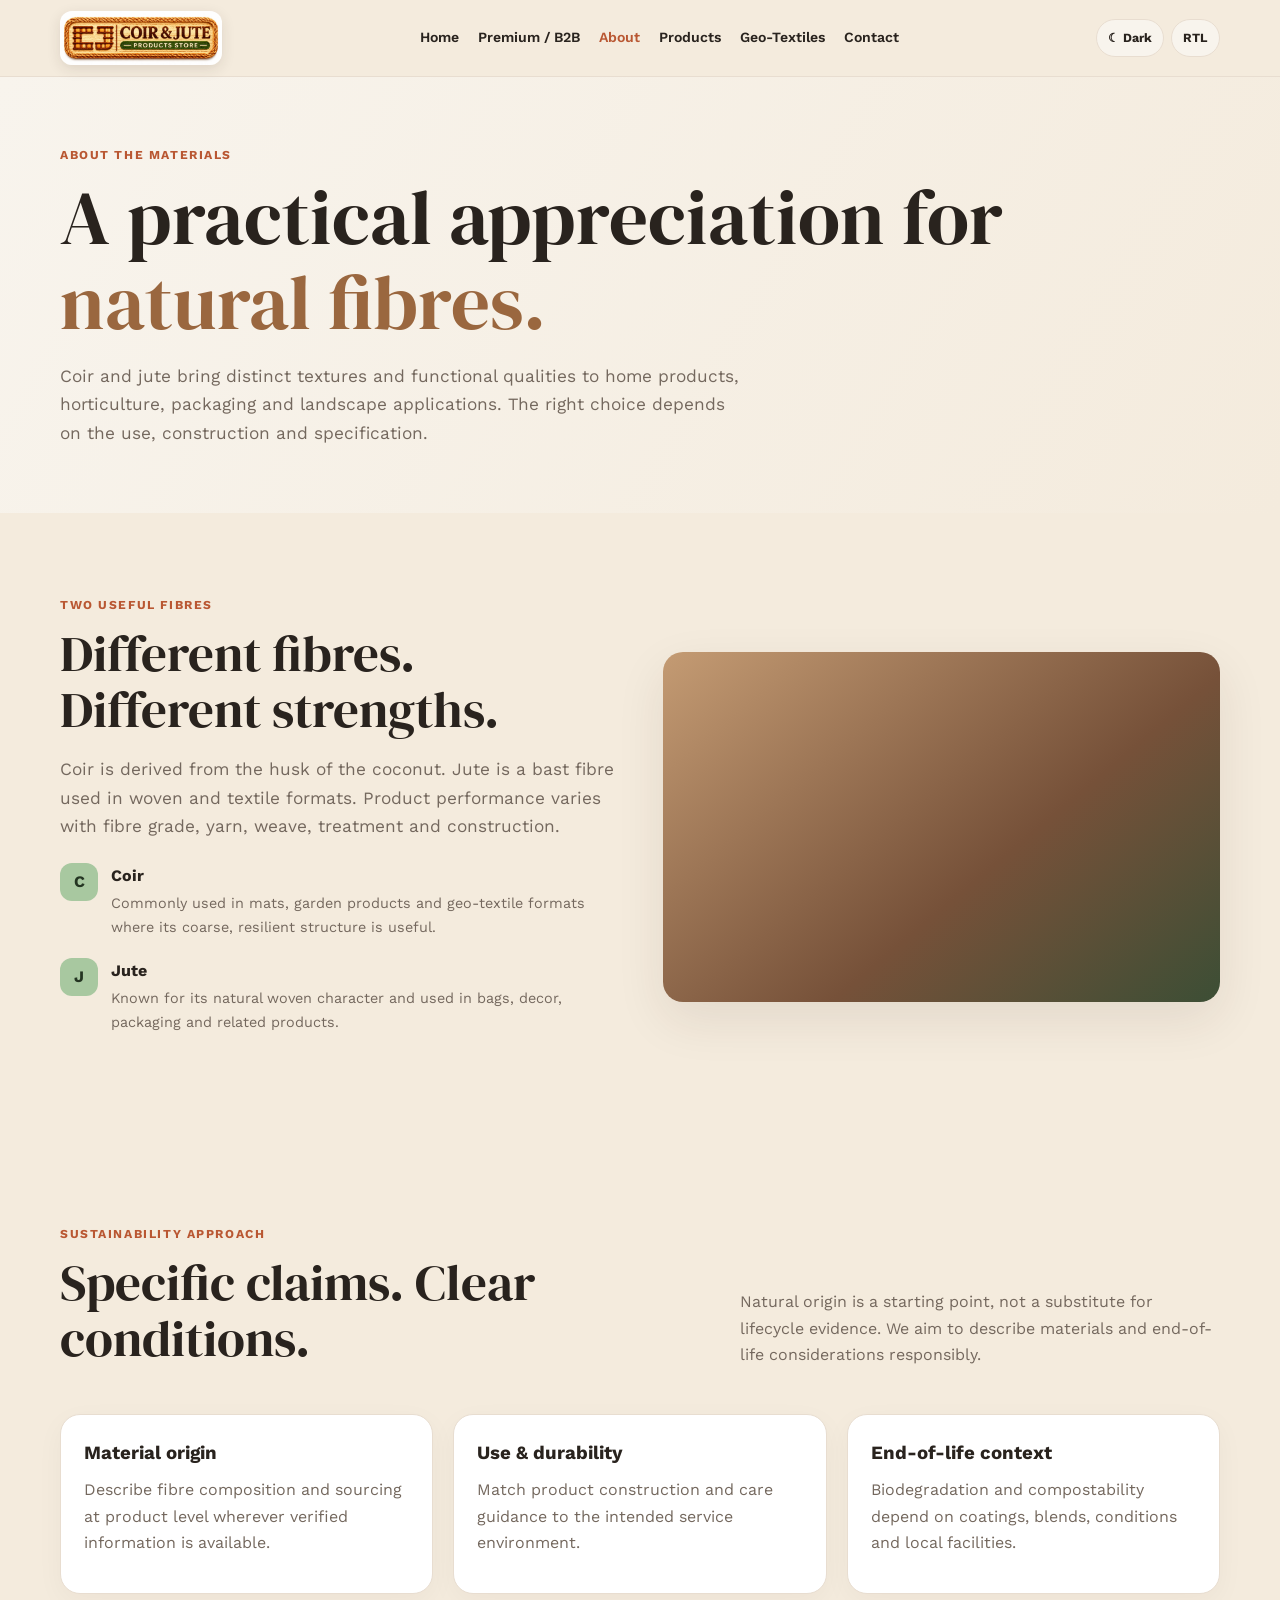
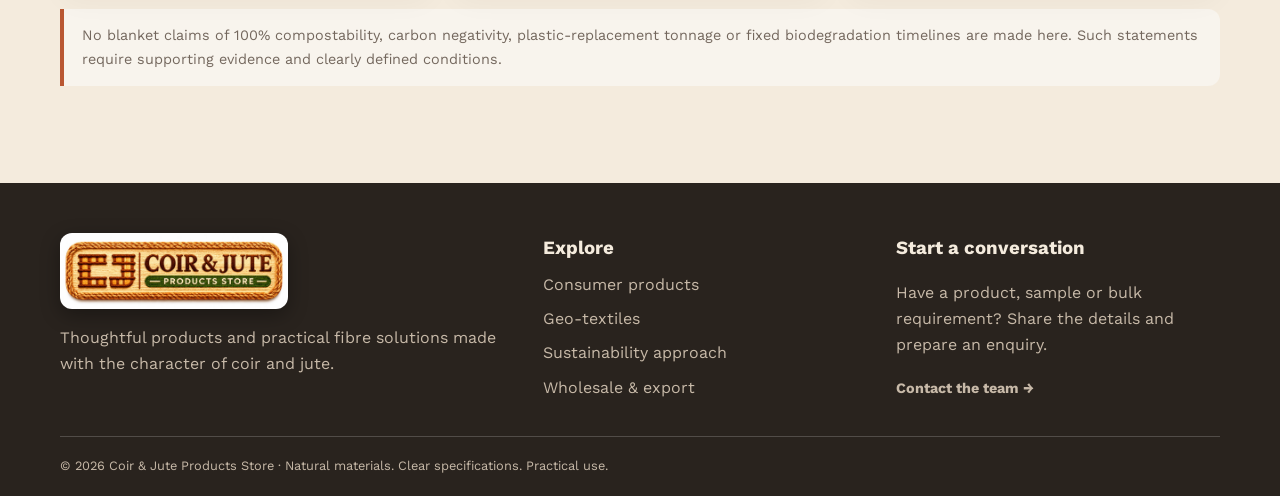
==== about.html @ de121672 "firstcommit" ====
<!doctype html><html lang="en" data-theme="light" dir="ltr"><head><meta charset="utf-8"><meta name="viewport" content="width=device-width,initial-scale=1"><meta name="description" content="Coir and jute natural fibre products, home goods and geo-textile solutions."><title>About Coir & Jute | Coir & Jute</title><link rel="icon" type="image/png" href="assets/favicon.png"><link rel="apple-touch-icon" href="assets/favicon.png"><link rel="stylesheet" href="assets/styles.css"></head><body><header class="site-header"><div class="container nav-wrap"><a class="brand" href="index.html" aria-label="Coir & Jute Products Store - Home"><img class="brand-logo" src="assets/logo.jpg" alt="Coir & Jute Products Store" width="1024" height="341"></a><nav class="nav-links"><a class="" href="index.html">Home</a><a class="" href="home-2.html">Premium / B2B</a><a class="active" href="about.html">About</a><a class="" href="products.html">Products</a><a class="" href="geo-textiles.html">Geo-Textiles</a><a class="" href="contact.html">Contact</a></nav><div class="nav-tools"><button class="tool" data-theme-toggle>☾ Dark</button><button class="tool" data-dir-toggle>RTL</button><button class="menu-toggle" aria-label="Toggle menu">☰</button></div></div></header><main><section class="page-hero"><div class="container"><div class="eyebrow">About the materials</div><h1 class="display">A practical appreciation for <span>natural fibres.</span></h1><p class="lead">Coir and jute bring distinct textures and functional qualities to home products, horticulture, packaging and landscape applications. The right choice depends on the use, construction and specification.</p></div></section><section class="section"><div class="container split"><div><div class="eyebrow">Two useful fibres</div><h2 class="display">Different fibres. Different strengths.</h2><p class="lead">Coir is derived from the husk of the coconut. Jute is a bast fibre used in woven and textile formats. Product performance varies with fibre grade, yarn, weave, treatment and construction.</p><div class="feature-list"><div class="feature"><div class="feature-icon">C</div><div><b>Coir</b><p>Commonly used in mats, garden products and geo-textile formats where its coarse, resilient structure is useful.</p></div></div><div class="feature"><div class="feature-icon">J</div><div><b>Jute</b><p>Known for its natural woven character and used in bags, decor, packaging and related products.</p></div></div></div></div><div class="visual"></div></div></section><section class="section" id="sustainability"><div class="container"><div class="section-head"><div><div class="eyebrow">Sustainability approach</div><h2 class="display">Specific claims. Clear conditions.</h2></div><p>Natural origin is a starting point, not a substitute for lifecycle evidence. We aim to describe materials and end-of-life considerations responsibly.</p></div><div class="grid-3"><div class="card card-pad"><h3>Material origin</h3><p>Describe fibre composition and sourcing at product level wherever verified information is available.</p></div><div class="card card-pad"><h3>Use & durability</h3><p>Match product construction and care guidance to the intended service environment.</p></div><div class="card card-pad"><h3>End-of-life context</h3><p>Biodegradation and compostability depend on coatings, blends, conditions and local facilities.</p></div></div><p class="notice">No blanket claims of 100% compostability, carbon negativity, plastic-replacement tonnage or fixed biodegradation timelines are made here. Such statements require supporting evidence and clearly defined conditions.</p></div></section></main><footer class="footer"><div class="container"><div class="footer-grid"><div><a class="brand" href="index.html" aria-label="Coir & Jute Products Store - Home"><img class="brand-logo" src="assets/logo.jpg" alt="Coir & Jute Products Store" width="1024" height="341"></a><p>Thoughtful products and practical fibre solutions made with the character of coir and jute.</p></div><div><h3>Explore</h3><div class="footer-links"><a href="products.html">Consumer products</a><a href="geo-textiles.html">Geo-textiles</a><a href="about.html#sustainability">Sustainability approach</a><a href="home-2.html">Wholesale & export</a></div></div><div><h3>Start a conversation</h3><p>Have a product, sample or bulk requirement? Share the details and prepare an enquiry.</p><a class="text-link" href="contact.html">Contact the team →</a></div></div><div class="footer-bottom">© <span data-year></span> Coir & Jute Products Store · Natural materials. Clear specifications. Practical use.</div></div></footer><script src="assets/app.js"></script></body></html>
---- assets/styles.css ----
@import url('https://fonts.googleapis.com/css2?family=DM+Serif+Display&family=Work+Sans:wght@400;500;600;700&display=swap');
:root{--kraft:#9A673F;--rust:#B95732;--sage:#A8C8A0;--cream:#F4EBDD;--white:#fff;--ink:#29231E;--muted:#74685e;--line:#e8ddd0;--surface:#fff;--soft:#f8f4ed;--shadow:0 18px 50px #34251817;--radius:20px} [data-theme=dark]{--cream:#211d19;--white:#29231e;--ink:#f7f0e7;--muted:#c2b4a5;--line:#514337;--surface:#302820;--soft:#27221d;--shadow:0 18px 50px #0004}
*{box-sizing:border-box}html{scroll-behavior:smooth}body{margin:0;background:var(--cream);color:var(--ink);font:16px/1.65 'Work Sans',sans-serif}a{color:inherit;text-decoration:none}button,input,select,textarea{font:inherit}button,.btn{cursor:pointer;border:0;border-radius:99px;padding:12px 20px;font-weight:700;display:inline-flex;align-items:center;gap:8px}.btn-primary{background:var(--kraft);color:#fff}.btn-rust{background:var(--rust);color:#fff}.btn-outline{border:1px solid var(--kraft);color:var(--ink);background:transparent}.container{width:min(1160px,calc(100% - 40px));margin:auto}.eyebrow,.tag{color:var(--rust);font-size:.76rem;font-weight:700;letter-spacing:.13em;text-transform:uppercase}.display{font:400 clamp(2rem,4vw,3.5rem)/1.1 'DM Serif Display',serif;margin:10px 0 18px}.display span{color:var(--kraft)}h1.display{font-size:clamp(2.8rem,6vw,5.4rem)}h3{margin:0 0 8px}.lead{font-size:1.08rem;color:var(--muted);max-width:690px}.muted,p{color:var(--muted)}.section{padding:82px 0}.section-head{display:flex;justify-content:space-between;align-items:end;gap:28px;margin-bottom:30px}.section-head p{max-width:480px}.site-header{position:sticky;top:0;z-index:9;background:color-mix(in srgb,var(--cream) 93%,transparent);backdrop-filter:blur(14px);border-bottom:1px solid var(--line)}.nav-wrap{height:76px;display:flex;justify-content:space-between;align-items:center;gap:16px}.brand{display:flex;align-items:center;gap:10px;font-weight:700;letter-spacing:.05em}.brand small{display:block;font-size:.6rem;color:var(--muted);letter-spacing:.15em}.brand-mark{width:40px;height:40px;background:var(--kraft);color:white;border-radius:50% 50% 50% 10%;display:grid;place-items:center;font-size:23px}.nav-links{display:flex;gap:19px;font-size:.88rem;font-weight:600}.nav-links a.active,.nav-links a:hover{color:var(--rust)}.nav-tools{display:flex;gap:7px}.tool,.menu-toggle{background:var(--soft);color:var(--ink);border:1px solid var(--line);padding:8px 11px;font-size:.78rem}.menu-toggle{display:none}.hero{padding:65px 0}.hero-grid,.split{display:grid;grid-template-columns:1fr 1fr;gap:45px;align-items:center}.hero-art,.visual{min-height:420px;border-radius:44% 44% 20px 20px;position:relative;overflow:hidden;background:linear-gradient(140deg,#c49b73,#765139 60%,#3c4e35);box-shadow:var(--shadow)}.hero-art:before{content:'';position:absolute;width:220px;height:220px;border:18px solid #e7d4b5;border-radius:50%;right:15%;top:16%;box-shadow:inset 0 0 0 7px #76513955}.hero-art:after{content:'';position:absolute;width:125px;height:220px;background:linear-gradient(135deg,#9bb18a,#314d34);border-radius:100% 0 100% 0;left:15%;top:22%;transform:rotate(28deg)}.art-label{position:absolute;bottom:25px;left:25px;color:white;z-index:2}.art-label strong{display:block;font:2rem 'DM Serif Display'}.hero-actions,.pills,.filters{display:flex;gap:10px;flex-wrap:wrap;margin-top:25px}.pill{border:1px solid var(--line);border-radius:99px;padding:7px 12px;background:var(--surface);font-size:.8rem;color:var(--muted)}.trust{background:var(--ink);color:var(--cream);padding:18px}.trust .container{display:flex;justify-content:space-between;gap:15px;flex-wrap:wrap}.trust span:before{content:'✳ ';color:var(--sage)}.grid-3{display:grid;grid-template-columns:repeat(3,1fr);gap:20px}.grid-2{display:grid;grid-template-columns:repeat(2,1fr);gap:20px}.card{background:var(--surface);border:1px solid var(--line);border-radius:var(--radius);overflow:hidden;box-shadow:0 8px 28px #3425180a}.card-pad{padding:23px}.product-art{height:205px;display:grid;place-items:center;background:linear-gradient(140deg,#e7d4b8,#a27b5c)}.product-art:after{content:'';position:absolute}.shape{width:140px;height:140px;border:14px solid #9a673f;border-radius:50%;box-shadow:inset 0 0 0 5px #e8cda9,0 15px 24px #51341f33}.bag .shape{width:110px;height:125px;border-radius:14px 14px 28px 28px}.garden{background:linear-gradient(140deg,#c4d0ad,#687b51)}.garden .shape{border-radius:18px 18px 40px 40px}.net .shape{width:180px;height:120px;border:8px dashed #8a603f;border-radius:8px}.tag{display:block;margin-bottom:7px}.card p{margin:8px 0 14px}.text-link{color:var(--rust);font-weight:700;font-size:.9rem}.visual{border-radius:20px;min-height:350px}.feature-list{display:grid;gap:15px;margin:22px 0}.feature{display:flex;gap:13px}.feature-icon{width:38px;height:38px;flex:none;border-radius:12px;background:var(--sage);color:#243522;display:grid;place-items:center;font-weight:700}.feature p{margin:3px 0;font-size:.9rem}.banner{background:var(--sage);color:#243522;padding:38px;border-radius:20px;display:flex;align-items:center;justify-content:space-between;gap:25px}.banner p{color:#344631;max-width:600px}.page-hero{padding:68px 0 48px;background:linear-gradient(120deg,var(--soft),var(--cream))}.filters button{background:var(--surface);color:var(--ink);border:1px solid var(--line)}.filters button.active{background:var(--kraft);color:white}.spec-table{width:100%;border-collapse:collapse;background:var(--surface);border-radius:14px;overflow:hidden}.spec-table th,.spec-table td{text-align:left;padding:13px 15px;border-bottom:1px solid var(--line)}.spec-table th{background:var(--soft)}.spec-table td{color:var(--muted);font-size:.9rem}.notice{padding:15px 18px;background:var(--soft);border-left:4px solid var(--rust);border-radius:0 12px 12px 0;color:var(--muted);font-size:.9rem}.field{display:grid;gap:6px;margin-bottom:14px}.field label{font-weight:700;font-size:.84rem}.field input,.field select,.field textarea{padding:12px;border:1px solid var(--line);border-radius:11px;background:var(--surface);color:var(--ink);width:100%}.field textarea{min-height:110px}.form-grid{display:grid;grid-template-columns:1fr 1fr;gap:0 14px}.full{grid-column:1/-1}.footer{background:var(--ink);color:var(--cream);padding:50px 0 20px}.footer-grid{display:grid;grid-template-columns:1.4fr 1fr 1fr;gap:30px}.footer p,.footer a{color:#c7b9a8}.footer-links{display:grid;gap:8px}.footer-bottom{border-top:1px solid #ffffff30;margin-top:35px;padding-top:18px;font-size:.8rem;color:#c7b9a8}.home2{background:#29231e;color:#f8efe2;padding:75px 0}.home2 .lead{color:#c9b9a7}.home2 .eyebrow{color:#c6a27f}.metrics{display:flex;gap:30px;margin-top:28px}.metrics strong{display:block;color:#d8b58e;font:1.8rem 'DM Serif Display'}.metrics span{font-size:.75rem;color:#c9b9a7}.list-item{padding:17px;background:var(--surface);border:1px solid var(--line);border-radius:13px}.list-item span{display:block;color:var(--muted);font-size:.85rem}
@media(max-width:900px){.nav-links{gap:10px}.nav-links a{font-size:.78rem}.hero-grid,.split{gap:25px}.grid-3{grid-template-columns:repeat(2,1fr)}}@media(max-width:680px){.container{width:calc(100% - 28px)}.nav-wrap{height:68px}.menu-toggle{display:inline-flex}.nav-links{display:none;position:absolute;top:68px;left:0;right:0;background:var(--cream);padding:18px;flex-direction:column;border-bottom:1px solid var(--line)}.nav-links.open{display:flex}.hero-grid,.split,.grid-2,.footer-grid,.form-grid{grid-template-columns:1fr}.hero{padding:42px 0}.hero-art{min-height:320px}.grid-3{grid-template-columns:1fr}.section{padding:58px 0}.section-head{display:block}.banner{display:block;padding:25px}.banner .btn{margin-top:12px}.page-hero{padding:45px 0 30px}.full{grid-column:auto}.metrics{flex-wrap:wrap}}
.brand-logo{display:block;height:54px;width:auto;border-radius:12px;box-shadow:0 4px 14px #3425181f;transition:transform .2s}.brand:hover .brand-logo{transform:translateY(-1px)}.footer .brand-logo{height:76px;box-shadow:0 6px 20px #00000055}@media(max-width:700px){.brand-logo{height:42px}.footer .brand-logo{height:60px}}
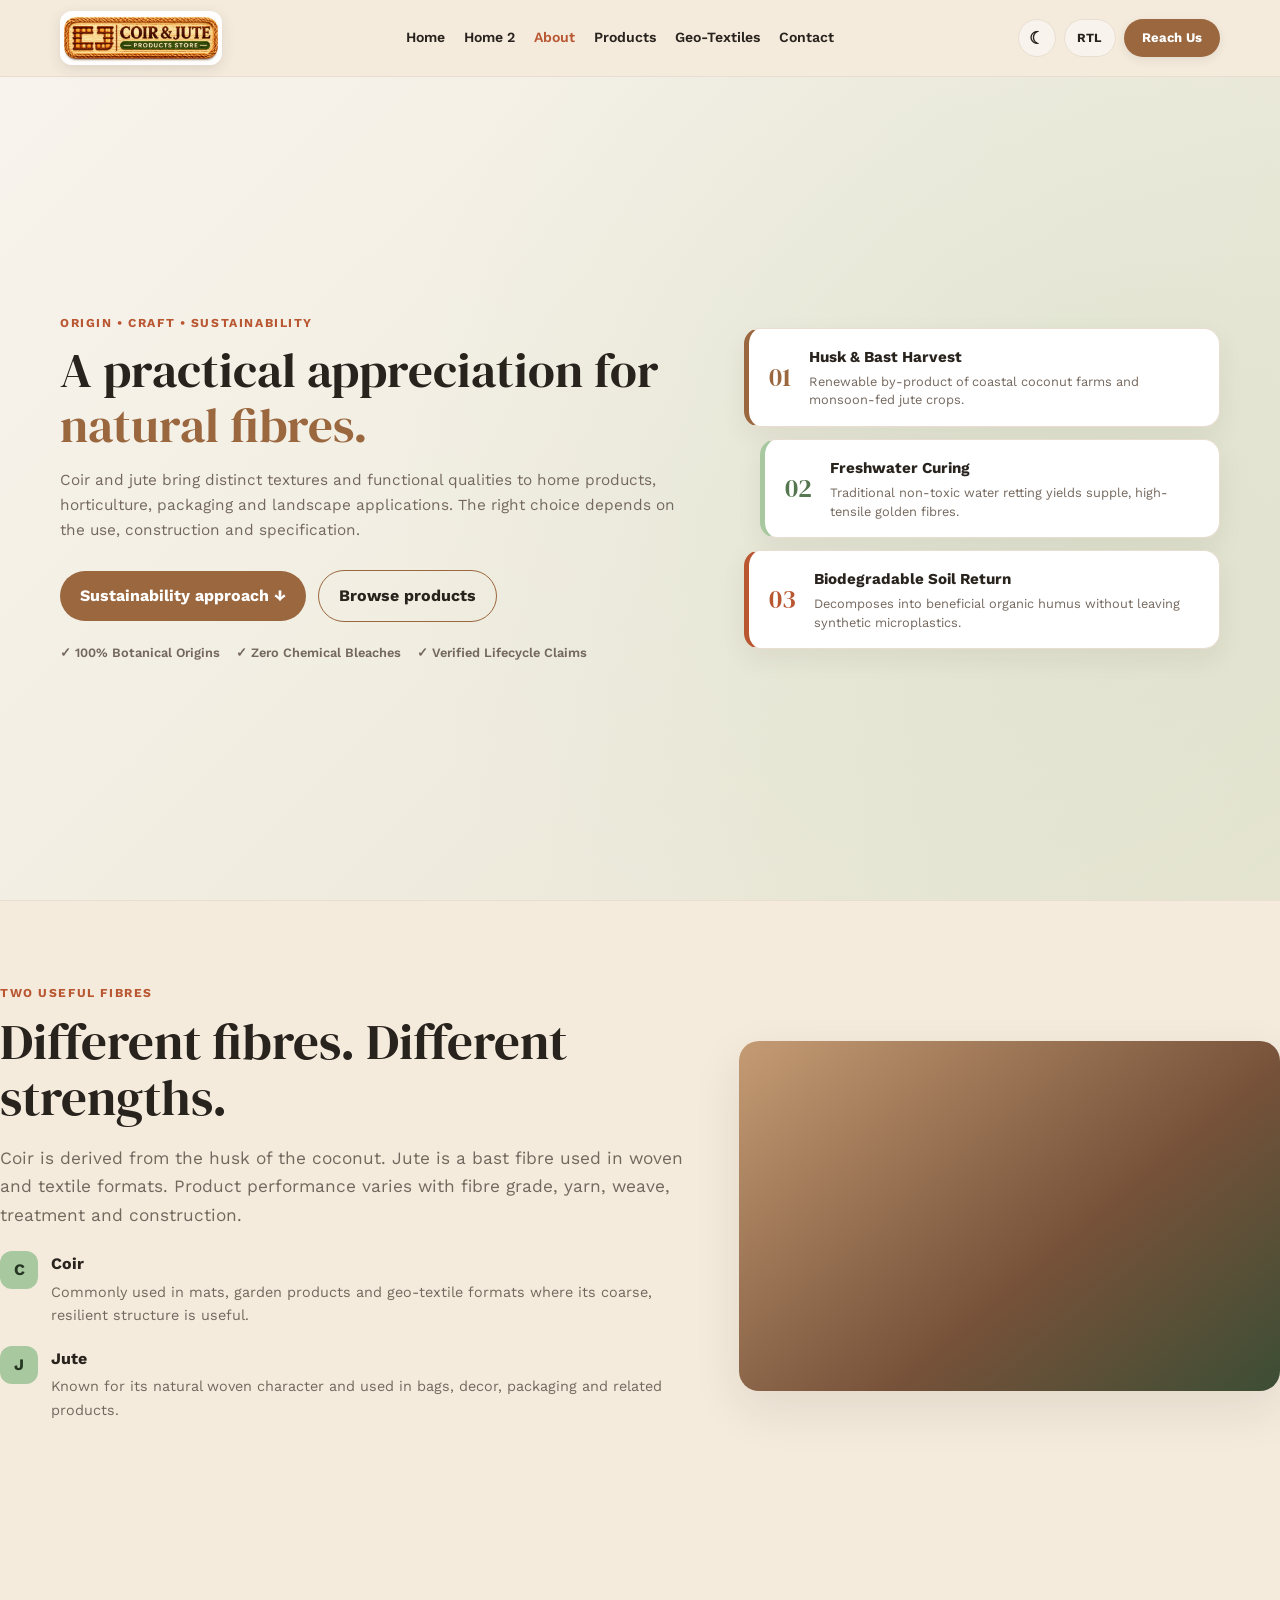
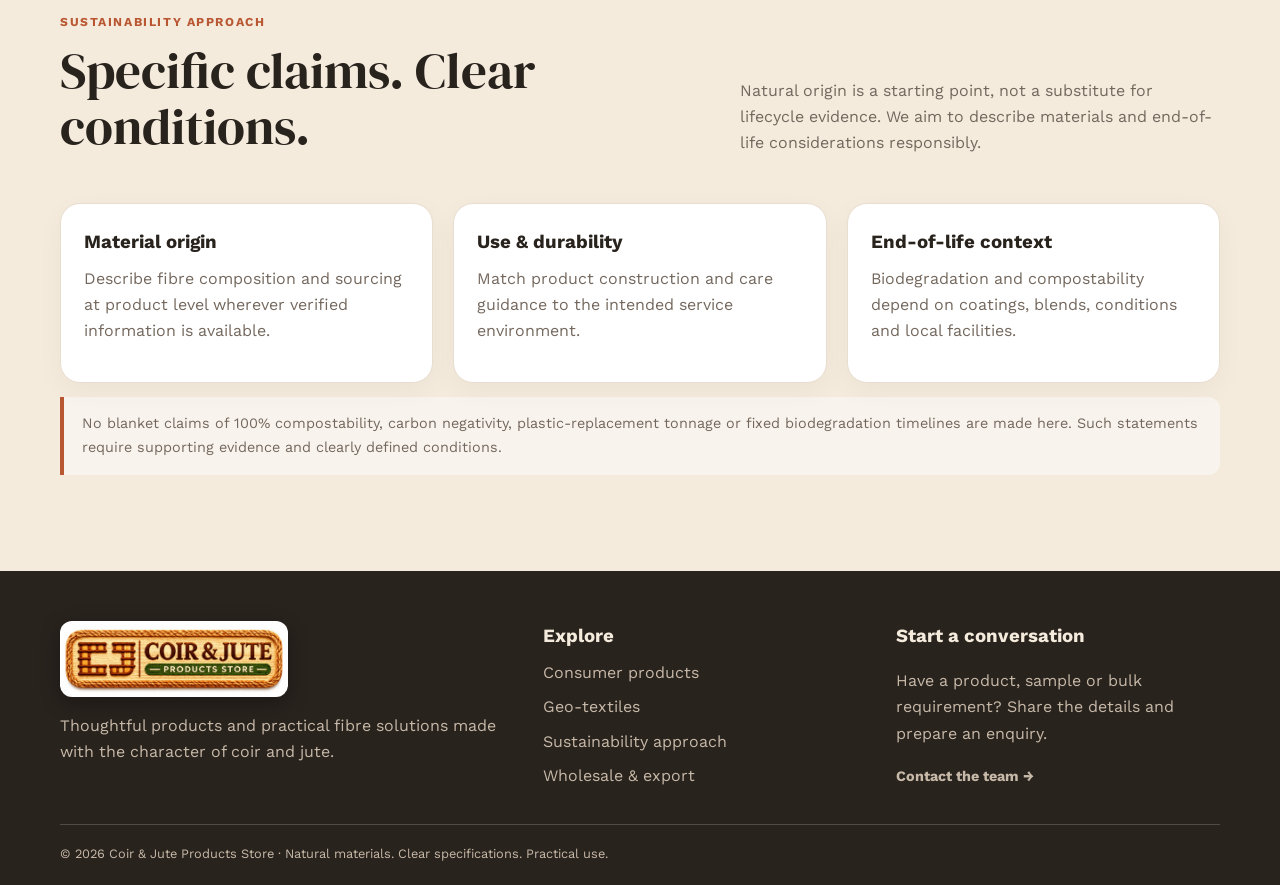
==== commit b64cd9f5: "firstcheck" ====
--- a/about.html
+++ b/about.html
@@ -1 +1,44 @@
-<!doctype html><html lang="en" data-theme="light" dir="ltr"><head><meta charset="utf-8"><meta name="viewport" content="width=device-width,initial-scale=1"><meta name="description" content="Coir and jute natural fibre products, home goods and geo-textile solutions."><title>About Coir & Jute | Coir & Jute</title><link rel="icon" type="image/png" href="assets/favicon.png"><link rel="apple-touch-icon" href="assets/favicon.png"><link rel="stylesheet" href="assets/styles.css"></head><body><header class="site-header"><div class="container nav-wrap"><a class="brand" href="index.html" aria-label="Coir & Jute Products Store - Home"><img class="brand-logo" src="assets/logo.jpg" alt="Coir & Jute Products Store" width="1024" height="341"></a><nav class="nav-links"><a class="" href="index.html">Home</a><a class="" href="home-2.html">Premium / B2B</a><a class="active" href="about.html">About</a><a class="" href="products.html">Products</a><a class="" href="geo-textiles.html">Geo-Textiles</a><a class="" href="contact.html">Contact</a></nav><div class="nav-tools"><button class="tool" data-theme-toggle>☾ Dark</button><button class="tool" data-dir-toggle>RTL</button><button class="menu-toggle" aria-label="Toggle menu">☰</button></div></div></header><main><section class="page-hero"><div class="container"><div class="eyebrow">About the materials</div><h1 class="display">A practical appreciation for <span>natural fibres.</span></h1><p class="lead">Coir and jute bring distinct textures and functional qualities to home products, horticulture, packaging and landscape applications. The right choice depends on the use, construction and specification.</p></div></section><section class="section"><div class="container split"><div><div class="eyebrow">Two useful fibres</div><h2 class="display">Different fibres. Different strengths.</h2><p class="lead">Coir is derived from the husk of the coconut. Jute is a bast fibre used in woven and textile formats. Product performance varies with fibre grade, yarn, weave, treatment and construction.</p><div class="feature-list"><div class="feature"><div class="feature-icon">C</div><div><b>Coir</b><p>Commonly used in mats, garden products and geo-textile formats where its coarse, resilient structure is useful.</p></div></div><div class="feature"><div class="feature-icon">J</div><div><b>Jute</b><p>Known for its natural woven character and used in bags, decor, packaging and related products.</p></div></div></div></div><div class="visual"></div></div></section><section class="section" id="sustainability"><div class="container"><div class="section-head"><div><div class="eyebrow">Sustainability approach</div><h2 class="display">Specific claims. Clear conditions.</h2></div><p>Natural origin is a starting point, not a substitute for lifecycle evidence. We aim to describe materials and end-of-life considerations responsibly.</p></div><div class="grid-3"><div class="card card-pad"><h3>Material origin</h3><p>Describe fibre composition and sourcing at product level wherever verified information is available.</p></div><div class="card card-pad"><h3>Use & durability</h3><p>Match product construction and care guidance to the intended service environment.</p></div><div class="card card-pad"><h3>End-of-life context</h3><p>Biodegradation and compostability depend on coatings, blends, conditions and local facilities.</p></div></div><p class="notice">No blanket claims of 100% compostability, carbon negativity, plastic-replacement tonnage or fixed biodegradation timelines are made here. Such statements require supporting evidence and clearly defined conditions.</p></div></section></main><footer class="footer"><div class="container"><div class="footer-grid"><div><a class="brand" href="index.html" aria-label="Coir & Jute Products Store - Home"><img class="brand-logo" src="assets/logo.jpg" alt="Coir & Jute Products Store" width="1024" height="341"></a><p>Thoughtful products and practical fibre solutions made with the character of coir and jute.</p></div><div><h3>Explore</h3><div class="footer-links"><a href="products.html">Consumer products</a><a href="geo-textiles.html">Geo-textiles</a><a href="about.html#sustainability">Sustainability approach</a><a href="home-2.html">Wholesale & export</a></div></div><div><h3>Start a conversation</h3><p>Have a product, sample or bulk requirement? Share the details and prepare an enquiry.</p><a class="text-link" href="contact.html">Contact the team →</a></div></div><div class="footer-bottom">© <span data-year></span> Coir & Jute Products Store · Natural materials. Clear specifications. Practical use.</div></div></footer><script src="assets/app.js"></script></body></html>+<!doctype html><html lang="en" data-theme="light" dir="ltr"><head><meta charset="utf-8"><meta name="viewport" content="width=device-width,initial-scale=1"><meta name="description" content="Coir and jute natural fibre products, home goods and geo-textile solutions."><title>About Coir & Jute | Coir & Jute</title><link rel="icon" type="image/png" href="assets/favicon.png"><link rel="apple-touch-icon" href="assets/favicon.png"><link rel="stylesheet" href="assets/styles.css"></head><body><header class="site-header"><div class="container nav-wrap"><a class="brand" href="index.html" aria-label="Coir & Jute Products Store - Home"><img class="brand-logo" src="assets/logo.jpg" alt="Coir & Jute Products Store" width="1024" height="341"></a><nav class="nav-links"><a class="" href="index.html">Home</a><a class="" href="home-2.html">Home 2</a><a class="active" href="about.html">About</a><a class="" href="products.html">Products</a><a class="" href="geo-textiles.html">Geo-Textiles</a><a class="" href="contact.html">Contact</a></nav><div class="nav-tools"><button class="tool" data-theme-toggle aria-label="Toggle theme" title="Toggle theme">☾</button><button class="tool" data-dir-toggle aria-label="Toggle text direction" title="Toggle text direction">RTL</button><a class="btn btn-primary nav-cta" href="contact.html">Reach Us</a><button class="menu-toggle" aria-label="Toggle menu">☰</button></div></div></header><main><section class="hero hero-about">
+  <div class="hero-bg-pattern hero-pattern-rings" aria-hidden="true"></div>
+  <div class="container hero-grid">
+    <div class="hero-content">
+      <div class="eyebrow">Origin • Craft • Sustainability</div>
+      <h1 class="display">A practical appreciation for <span>natural fibres.</span></h1>
+      <p class="lead">Coir and jute bring distinct textures and functional qualities to home products, horticulture, packaging and landscape applications. The right choice depends on the use, construction and specification.</p>
+      <div class="hero-actions">
+        <a class="btn btn-primary" href="#sustainability">Sustainability approach ↓</a>
+        <a class="btn btn-outline" href="products.html">Browse products</a>
+      </div>
+      <div class="about-trust-tags">
+        <span>✓ 100% Botanical Origins</span>
+        <span>✓ Zero Chemical Bleaches</span>
+        <span>✓ Verified Lifecycle Claims</span>
+      </div>
+    </div>
+    <div class="hero-visual">
+      <div class="lifecycle-triad-showcase">
+        <div class="triad-card step-1">
+          <span class="triad-num">01</span>
+          <div class="triad-info">
+            <strong>Husk & Bast Harvest</strong>
+            <p>Renewable by-product of coastal coconut farms and monsoon-fed jute crops.</p>
+          </div>
+        </div>
+        <div class="triad-card step-2">
+          <span class="triad-num">02</span>
+          <div class="triad-info">
+            <strong>Freshwater Curing</strong>
+            <p>Traditional non-toxic water retting yields supple, high-tensile golden fibres.</p>
+          </div>
+        </div>
+        <div class="triad-card step-3">
+          <span class="triad-num">03</span>
+          <div class="triad-info">
+            <strong>Biodegradable Soil Return</strong>
+            <p>Decomposes into beneficial organic humus without leaving synthetic microplastics.</p>
+          </div>
+        </div>
+      </div>
+    </div>
+  </div>
+</section><section class="section"><div class="container split"><div><div class="eyebrow">Two useful fibres</div><h2 class="display">Different fibres. Different strengths.</h2><p class="lead">Coir is derived from the husk of the coconut. Jute is a bast fibre used in woven and textile formats. Product performance varies with fibre grade, yarn, weave, treatment and construction.</p><div class="feature-list"><div class="feature"><div class="feature-icon">C</div><div><b>Coir</b><p>Commonly used in mats, garden products and geo-textile formats where its coarse, resilient structure is useful.</p></div></div><div class="feature"><div class="feature-icon">J</div><div><b>Jute</b><p>Known for its natural woven character and used in bags, decor, packaging and related products.</p></div></div></div></div><div class="visual"></div></div></section><section class="section" id="sustainability"><div class="container"><div class="section-head"><div><div class="eyebrow">Sustainability approach</div><h2 class="display">Specific claims. Clear conditions.</h2></div><p>Natural origin is a starting point, not a substitute for lifecycle evidence. We aim to describe materials and end-of-life considerations responsibly.</p></div><div class="grid-3"><div class="card card-pad"><h3>Material origin</h3><p>Describe fibre composition and sourcing at product level wherever verified information is available.</p></div><div class="card card-pad"><h3>Use & durability</h3><p>Match product construction and care guidance to the intended service environment.</p></div><div class="card card-pad"><h3>End-of-life context</h3><p>Biodegradation and compostability depend on coatings, blends, conditions and local facilities.</p></div></div><p class="notice">No blanket claims of 100% compostability, carbon negativity, plastic-replacement tonnage or fixed biodegradation timelines are made here. Such statements require supporting evidence and clearly defined conditions.</p></div></section></main><footer class="footer"><div class="container"><div class="footer-grid"><div><a class="brand" href="index.html" aria-label="Coir & Jute Products Store - Home"><img class="brand-logo" src="assets/logo.jpg" alt="Coir & Jute Products Store" width="1024" height="341"></a><p>Thoughtful products and practical fibre solutions made with the character of coir and jute.</p></div><div><h3>Explore</h3><div class="footer-links"><a href="products.html">Consumer products</a><a href="geo-textiles.html">Geo-textiles</a><a href="about.html#sustainability">Sustainability approach</a><a href="home-2.html">Wholesale & export</a></div></div><div><h3>Start a conversation</h3><p>Have a product, sample or bulk requirement? Share the details and prepare an enquiry.</p><a class="text-link" href="contact.html">Contact the team →</a></div></div><div class="footer-bottom">© <span data-year></span> Coir & Jute Products Store · Natural materials. Clear specifications. Practical use.</div></div></footer><script src="assets/app.js"></script></body></html>
--- a/assets/styles.css
+++ b/assets/styles.css
@@ -1,5 +1,1143 @@
 @import url('https://fonts.googleapis.com/css2?family=DM+Serif+Display&family=Work+Sans:wght@400;500;600;700&display=swap');
-:root{--kraft:#9A673F;--rust:#B95732;--sage:#A8C8A0;--cream:#F4EBDD;--white:#fff;--ink:#29231E;--muted:#74685e;--line:#e8ddd0;--surface:#fff;--soft:#f8f4ed;--shadow:0 18px 50px #34251817;--radius:20px} [data-theme=dark]{--cream:#211d19;--white:#29231e;--ink:#f7f0e7;--muted:#c2b4a5;--line:#514337;--surface:#302820;--soft:#27221d;--shadow:0 18px 50px #0004}
-*{box-sizing:border-box}html{scroll-behavior:smooth}body{margin:0;background:var(--cream);color:var(--ink);font:16px/1.65 'Work Sans',sans-serif}a{color:inherit;text-decoration:none}button,input,select,textarea{font:inherit}button,.btn{cursor:pointer;border:0;border-radius:99px;padding:12px 20px;font-weight:700;display:inline-flex;align-items:center;gap:8px}.btn-primary{background:var(--kraft);color:#fff}.btn-rust{background:var(--rust);color:#fff}.btn-outline{border:1px solid var(--kraft);color:var(--ink);background:transparent}.container{width:min(1160px,calc(100% - 40px));margin:auto}.eyebrow,.tag{color:var(--rust);font-size:.76rem;font-weight:700;letter-spacing:.13em;text-transform:uppercase}.display{font:400 clamp(2rem,4vw,3.5rem)/1.1 'DM Serif Display',serif;margin:10px 0 18px}.display span{color:var(--kraft)}h1.display{font-size:clamp(2.8rem,6vw,5.4rem)}h3{margin:0 0 8px}.lead{font-size:1.08rem;color:var(--muted);max-width:690px}.muted,p{color:var(--muted)}.section{padding:82px 0}.section-head{display:flex;justify-content:space-between;align-items:end;gap:28px;margin-bottom:30px}.section-head p{max-width:480px}.site-header{position:sticky;top:0;z-index:9;background:color-mix(in srgb,var(--cream) 93%,transparent);backdrop-filter:blur(14px);border-bottom:1px solid var(--line)}.nav-wrap{height:76px;display:flex;justify-content:space-between;align-items:center;gap:16px}.brand{display:flex;align-items:center;gap:10px;font-weight:700;letter-spacing:.05em}.brand small{display:block;font-size:.6rem;color:var(--muted);letter-spacing:.15em}.brand-mark{width:40px;height:40px;background:var(--kraft);color:white;border-radius:50% 50% 50% 10%;display:grid;place-items:center;font-size:23px}.nav-links{display:flex;gap:19px;font-size:.88rem;font-weight:600}.nav-links a.active,.nav-links a:hover{color:var(--rust)}.nav-tools{display:flex;gap:7px}.tool,.menu-toggle{background:var(--soft);color:var(--ink);border:1px solid var(--line);padding:8px 11px;font-size:.78rem}.menu-toggle{display:none}.hero{padding:65px 0}.hero-grid,.split{display:grid;grid-template-columns:1fr 1fr;gap:45px;align-items:center}.hero-art,.visual{min-height:420px;border-radius:44% 44% 20px 20px;position:relative;overflow:hidden;background:linear-gradient(140deg,#c49b73,#765139 60%,#3c4e35);box-shadow:var(--shadow)}.hero-art:before{content:'';position:absolute;width:220px;height:220px;border:18px solid #e7d4b5;border-radius:50%;right:15%;top:16%;box-shadow:inset 0 0 0 7px #76513955}.hero-art:after{content:'';position:absolute;width:125px;height:220px;background:linear-gradient(135deg,#9bb18a,#314d34);border-radius:100% 0 100% 0;left:15%;top:22%;transform:rotate(28deg)}.art-label{position:absolute;bottom:25px;left:25px;color:white;z-index:2}.art-label strong{display:block;font:2rem 'DM Serif Display'}.hero-actions,.pills,.filters{display:flex;gap:10px;flex-wrap:wrap;margin-top:25px}.pill{border:1px solid var(--line);border-radius:99px;padding:7px 12px;background:var(--surface);font-size:.8rem;color:var(--muted)}.trust{background:var(--ink);color:var(--cream);padding:18px}.trust .container{display:flex;justify-content:space-between;gap:15px;flex-wrap:wrap}.trust span:before{content:'✳ ';color:var(--sage)}.grid-3{display:grid;grid-template-columns:repeat(3,1fr);gap:20px}.grid-2{display:grid;grid-template-columns:repeat(2,1fr);gap:20px}.card{background:var(--surface);border:1px solid var(--line);border-radius:var(--radius);overflow:hidden;box-shadow:0 8px 28px #3425180a}.card-pad{padding:23px}.product-art{height:205px;display:grid;place-items:center;background:linear-gradient(140deg,#e7d4b8,#a27b5c)}.product-art:after{content:'';position:absolute}.shape{width:140px;height:140px;border:14px solid #9a673f;border-radius:50%;box-shadow:inset 0 0 0 5px #e8cda9,0 15px 24px #51341f33}.bag .shape{width:110px;height:125px;border-radius:14px 14px 28px 28px}.garden{background:linear-gradient(140deg,#c4d0ad,#687b51)}.garden .shape{border-radius:18px 18px 40px 40px}.net .shape{width:180px;height:120px;border:8px dashed #8a603f;border-radius:8px}.tag{display:block;margin-bottom:7px}.card p{margin:8px 0 14px}.text-link{color:var(--rust);font-weight:700;font-size:.9rem}.visual{border-radius:20px;min-height:350px}.feature-list{display:grid;gap:15px;margin:22px 0}.feature{display:flex;gap:13px}.feature-icon{width:38px;height:38px;flex:none;border-radius:12px;background:var(--sage);color:#243522;display:grid;place-items:center;font-weight:700}.feature p{margin:3px 0;font-size:.9rem}.banner{background:var(--sage);color:#243522;padding:38px;border-radius:20px;display:flex;align-items:center;justify-content:space-between;gap:25px}.banner p{color:#344631;max-width:600px}.page-hero{padding:68px 0 48px;background:linear-gradient(120deg,var(--soft),var(--cream))}.filters button{background:var(--surface);color:var(--ink);border:1px solid var(--line)}.filters button.active{background:var(--kraft);color:white}.spec-table{width:100%;border-collapse:collapse;background:var(--surface);border-radius:14px;overflow:hidden}.spec-table th,.spec-table td{text-align:left;padding:13px 15px;border-bottom:1px solid var(--line)}.spec-table th{background:var(--soft)}.spec-table td{color:var(--muted);font-size:.9rem}.notice{padding:15px 18px;background:var(--soft);border-left:4px solid var(--rust);border-radius:0 12px 12px 0;color:var(--muted);font-size:.9rem}.field{display:grid;gap:6px;margin-bottom:14px}.field label{font-weight:700;font-size:.84rem}.field input,.field select,.field textarea{padding:12px;border:1px solid var(--line);border-radius:11px;background:var(--surface);color:var(--ink);width:100%}.field textarea{min-height:110px}.form-grid{display:grid;grid-template-columns:1fr 1fr;gap:0 14px}.full{grid-column:1/-1}.footer{background:var(--ink);color:var(--cream);padding:50px 0 20px}.footer-grid{display:grid;grid-template-columns:1.4fr 1fr 1fr;gap:30px}.footer p,.footer a{color:#c7b9a8}.footer-links{display:grid;gap:8px}.footer-bottom{border-top:1px solid #ffffff30;margin-top:35px;padding-top:18px;font-size:.8rem;color:#c7b9a8}.home2{background:#29231e;color:#f8efe2;padding:75px 0}.home2 .lead{color:#c9b9a7}.home2 .eyebrow{color:#c6a27f}.metrics{display:flex;gap:30px;margin-top:28px}.metrics strong{display:block;color:#d8b58e;font:1.8rem 'DM Serif Display'}.metrics span{font-size:.75rem;color:#c9b9a7}.list-item{padding:17px;background:var(--surface);border:1px solid var(--line);border-radius:13px}.list-item span{display:block;color:var(--muted);font-size:.85rem}
-@media(max-width:900px){.nav-links{gap:10px}.nav-links a{font-size:.78rem}.hero-grid,.split{gap:25px}.grid-3{grid-template-columns:repeat(2,1fr)}}@media(max-width:680px){.container{width:calc(100% - 28px)}.nav-wrap{height:68px}.menu-toggle{display:inline-flex}.nav-links{display:none;position:absolute;top:68px;left:0;right:0;background:var(--cream);padding:18px;flex-direction:column;border-bottom:1px solid var(--line)}.nav-links.open{display:flex}.hero-grid,.split,.grid-2,.footer-grid,.form-grid{grid-template-columns:1fr}.hero{padding:42px 0}.hero-art{min-height:320px}.grid-3{grid-template-columns:1fr}.section{padding:58px 0}.section-head{display:block}.banner{display:block;padding:25px}.banner .btn{margin-top:12px}.page-hero{padding:45px 0 30px}.full{grid-column:auto}.metrics{flex-wrap:wrap}}
+:root{--kraft:#9A673F;--rust:#B95732;--sage:#A8C8A0;--cream:#F4EBDD;--white:#fff;--ink:#29231E;--muted:#74685e;--line:#e8ddd0;--surface:#fff;--soft:#f8f4ed;--shadow:0 18px 50px #34251817;--radius:20px;--header-h:76px} [data-theme=dark]{--cream:#211d19;--white:#29231e;--ink:#f7f0e7;--muted:#c2b4a5;--line:#514337;--surface:#302820;--soft:#27221d;--shadow:0 18px 50px #0004}
+*{box-sizing:border-box}html{scroll-behavior:smooth}body{margin:0;background:var(--cream);color:var(--ink);font:16px/1.65 'Work Sans',sans-serif}a{color:inherit;text-decoration:none}button,input,select,textarea{font:inherit}button,.btn{cursor:pointer;border:0;border-radius:99px;padding:12px 20px;font-weight:700;display:inline-flex;align-items:center;gap:8px}.btn-primary{background:var(--kraft);color:#fff}.btn-rust{background:var(--rust);color:#fff}.btn-outline{border:1px solid var(--kraft);color:var(--ink);background:transparent}.container{width:min(1160px,calc(100% - 40px));margin:auto}.eyebrow,.tag{color:var(--rust);font-size:.76rem;font-weight:700;letter-spacing:.13em;text-transform:uppercase}.display{font:400 clamp(2rem,4vw,3.5rem)/1.1 'DM Serif Display',serif;margin:10px 0 18px}.display span{color:var(--kraft)}h1.display{font-size:clamp(2.8rem,6vw,5.4rem)}h3{margin:0 0 8px}.lead{font-size:1.08rem;color:var(--muted);max-width:690px}.muted,p{color:var(--muted)}.section{padding:82px 0}.section-head{display:flex;justify-content:space-between;align-items:end;gap:28px;margin-bottom:30px}.section-head p{max-width:480px}.site-header{position:sticky;top:0;z-index:9;background:color-mix(in srgb,var(--cream) 93%,transparent);backdrop-filter:blur(14px);border-bottom:1px solid var(--line)}.nav-wrap{height:76px;display:flex;justify-content:space-between;align-items:center;gap:16px}.brand{display:flex;align-items:center;gap:10px;font-weight:700;letter-spacing:.05em}.brand small{display:block;font-size:.6rem;color:var(--muted);letter-spacing:.15em}.brand-mark{width:40px;height:40px;background:var(--kraft);color:white;border-radius:50% 50% 50% 10%;display:grid;place-items:center;font-size:23px}.nav-links{display:flex;gap:19px;font-size:.88rem;font-weight:600}.nav-links a.active,.nav-links a:hover{color:var(--rust)}.nav-tools{display:flex;gap:8px;align-items:center}.tool,.menu-toggle{background:var(--soft);color:var(--ink);border:1px solid var(--line);border-radius:99px;font-weight:700;display:inline-flex;align-items:center;justify-content:center;height:38px;box-sizing:border-box;cursor:pointer;transition:all .2s ease}.tool:hover{border-color:var(--kraft);color:var(--rust)}.tool[data-theme-toggle]{width:38px;padding:0;font-size:1.05rem;line-height:1}.tool[data-dir-toggle]{padding:0 12px;font-size:.78rem;letter-spacing:.04em}.nav-cta{height:38px;padding:0 18px;font-size:.82rem;font-weight:700;border-radius:99px;background:var(--kraft);color:#fff!important;display:inline-flex;align-items:center;justify-content:center;white-space:nowrap;transition:all .2s ease;box-shadow:0 3px 10px #34251817;text-decoration:none}.nav-cta:hover{background:var(--rust);transform:translateY(-1px);box-shadow:0 6px 16px #34251824}.menu-toggle{display:none;width:38px;font-size:1.15rem}.hero,.home2{min-height:calc(100vh - var(--header-h,76px));min-height:calc(100dvh - var(--header-h,76px));display:flex;align-items:center;padding:clamp(28px,4vh,54px) 0;box-sizing:border-box;position:relative}.hero > .container,.home2 > .container{width:min(1160px,calc(100% - 40px))}.hero-grid,.split{display:grid;grid-template-columns:1.12fr 0.88fr;gap:clamp(30px,4vw,50px);align-items:center;width:100%}.hero h1.display,.home2 h1.display{font-size:clamp(2.15rem,4vw,3.6rem);line-height:1.12;margin:8px 0 14px}.hero .lead,.home2 .lead{font-size:clamp(.98rem,1.15vw,1.06rem);line-height:1.6;margin:0 0 18px}.hero-art,.visual{min-height:clamp(330px,46vh,450px);border-radius:44% 44% 20px 20px;position:relative;overflow:hidden;background:linear-gradient(140deg,#c49b73,#765139 60%,#3c4e35);box-shadow:var(--shadow)}.hero-art:before{content:'';position:absolute;width:220px;height:220px;border:18px solid #e7d4b5;border-radius:50%;right:15%;top:16%;box-shadow:inset 0 0 0 7px #76513955}.hero-art:after{content:'';position:absolute;width:125px;height:220px;background:linear-gradient(135deg,#9bb18a,#314d34);border-radius:100% 0 100% 0;left:15%;top:22%;transform:rotate(28deg)}.art-label{position:absolute;bottom:25px;left:25px;color:white;z-index:2}.art-label strong{display:block;font:2rem 'DM Serif Display'}.hero-actions,.pills,.filters{display:flex;gap:10px;flex-wrap:wrap;margin-top:25px}.pill{border:1px solid var(--line);border-radius:99px;padding:7px 12px;background:var(--surface);font-size:.8rem;color:var(--muted)}.trust{background:var(--ink);color:var(--cream);padding:18px}.trust .container{display:flex;justify-content:space-between;gap:15px;flex-wrap:wrap}.trust span:before{content:'✳ ';color:var(--sage)}.grid-3{display:grid;grid-template-columns:repeat(3,1fr);gap:20px}.grid-2{display:grid;grid-template-columns:repeat(2,1fr);gap:20px}.card{background:var(--surface);border:1px solid var(--line);border-radius:var(--radius);overflow:hidden;box-shadow:0 8px 28px #3425180a}.card-pad{padding:23px}.product-art{height:205px;display:grid;place-items:center;background:linear-gradient(140deg,#e7d4b8,#a27b5c)}.product-art:after{content:'';position:absolute}.shape{width:140px;height:140px;border:14px solid #9a673f;border-radius:50%;box-shadow:inset 0 0 0 5px #e8cda9,0 15px 24px #51341f33}.bag .shape{width:110px;height:125px;border-radius:14px 14px 28px 28px}.garden{background:linear-gradient(140deg,#c4d0ad,#687b51)}.garden .shape{border-radius:18px 18px 40px 40px}.net .shape{width:180px;height:120px;border:8px dashed #8a603f;border-radius:8px}.tag{display:block;margin-bottom:7px}.card p{margin:8px 0 14px}.text-link{color:var(--rust);font-weight:700;font-size:.9rem}.visual{border-radius:20px;min-height:350px}.feature-list{display:grid;gap:15px;margin:22px 0}.feature{display:flex;gap:13px}.feature-icon{width:38px;height:38px;flex:none;border-radius:12px;background:var(--sage);color:#243522;display:grid;place-items:center;font-weight:700}.feature p{margin:3px 0;font-size:.9rem}.banner{background:var(--sage);color:#243522;padding:38px;border-radius:20px;display:flex;align-items:center;justify-content:space-between;gap:25px}.banner p{color:#344631;max-width:600px}.page-hero{padding:clamp(44px,6vh,64px) 0 clamp(32px,4.5vh,46px);background:linear-gradient(125deg,var(--soft) 0%,var(--cream) 100%);border-bottom:1px solid var(--line)}.page-hero .display{font-size:clamp(2.1rem,3.8vw,3.2rem);line-height:1.15;margin:8px 0 12px}.page-hero .lead{font-size:clamp(.98rem,1.15vw,1.06rem);line-height:1.6;margin:0;max-width:720px}.filters button{background:var(--surface);color:var(--ink);border:1px solid var(--line)}.filters button.active{background:var(--kraft);color:white}.spec-table{width:100%;border-collapse:collapse;background:var(--surface);border-radius:14px;overflow:hidden}.spec-table th,.spec-table td{text-align:left;padding:13px 15px;border-bottom:1px solid var(--line)}.spec-table th{background:var(--soft)}.spec-table td{color:var(--muted);font-size:.9rem}.notice{padding:15px 18px;background:var(--soft);border-left:4px solid var(--rust);border-radius:0 12px 12px 0;color:var(--muted);font-size:.9rem}.field{display:grid;gap:6px;margin-bottom:14px}.field label{font-weight:700;font-size:.84rem}.field input,.field select,.field textarea{padding:12px;border:1px solid var(--line);border-radius:11px;background:var(--surface);color:var(--ink);width:100%}.field textarea{min-height:110px}.form-grid{display:grid;grid-template-columns:1fr 1fr;gap:0 14px}.full{grid-column:1/-1}.footer{background:var(--ink);color:var(--cream);padding:50px 0 20px}.footer-grid{display:grid;grid-template-columns:1.4fr 1fr 1fr;gap:30px}.footer p,.footer a{color:#c7b9a8}.footer-links{display:grid;gap:8px}.footer-bottom{border-top:1px solid #ffffff30;margin-top:35px;padding-top:18px;font-size:.8rem;color:#c7b9a8}.home2{background:#201b17;color:#f8efe2;border-bottom:1px solid rgba(255,255,255,0.08)}.home2 .eyebrow{color:#d8a87b}.home2 .display span{color:#e5b080}.home2 .lead{color:#c9b9a7}.home2 .hero-art{background:linear-gradient(140deg,#9b6c43,#573a26 60%,#293824);box-shadow:0 18px 50px rgba(0,0,0,0.45),inset 0 0 0 1px rgba(255,255,255,0.08)}.metrics{display:flex;gap:30px;margin-top:28px}.metrics strong{display:block;color:#d8b58e;font:1.8rem 'DM Serif Display'}.metrics span{font-size:.75rem;color:#c9b9a7}.list-item{padding:17px;background:var(--surface);border:1px solid var(--line);border-radius:13px}.list-item span{display:block;color:var(--muted);font-size:.85rem}
+@media(max-width:900px){.nav-links{gap:10px}.nav-links a{font-size:.78rem}.hero-grid,.split{gap:25px}.grid-3{grid-template-columns:repeat(2,1fr)}.hero,.home2{min-height:auto;padding:45px 0}.hero-art{min-height:340px}}@media(max-width:680px){.container{width:calc(100% - 28px)}.nav-wrap{height:68px}.menu-toggle{display:inline-flex}.nav-links{display:none;position:absolute;top:68px;left:0;right:0;background:var(--cream);padding:18px;flex-direction:column;border-bottom:1px solid var(--line);box-shadow:var(--shadow);z-index:99}.nav-links.open{display:flex}.hero-grid,.split,.grid-2,.footer-grid,.form-grid{grid-template-columns:1fr}.hero,.home2{min-height:auto;padding:36px 0}.hero-art{min-height:280px}.grid-3{grid-template-columns:1fr}.section{padding:54px 0}.section-head{display:block}.banner{display:block;padding:25px}.banner .btn{margin-top:12px}.page-hero{padding:38px 0 26px}.full{grid-column:auto}.metrics{flex-wrap:wrap;gap:18px}}@media(max-width:480px){.nav-tools{gap:5px}.tool{height:34px;padding:0 9px;font-size:.76rem}.tool[data-theme-toggle]{width:34px;font-size:.92rem}.nav-cta{height:34px;padding:0 12px;font-size:.76rem}.menu-toggle{width:34px;height:34px;font-size:1.05rem}.hero h1.display,.home2 h1.display{font-size:2rem}}[dir="rtl"] .hero-art:before{right:auto;left:15%}[dir="rtl"] .hero-art:after{left:auto;right:15%;transform:rotate(-28deg)}[dir="rtl"] .art-label{left:auto;right:25px;text-align:right}[dir="rtl"] .spec-table th,[dir="rtl"] .spec-table td{text-align:right}[dir="rtl"] .notice{border-left:0;border-right:4px solid var(--rust);border-radius:12px 0 0 12px}
 .brand-logo{display:block;height:54px;width:auto;border-radius:12px;box-shadow:0 4px 14px #3425181f;transition:transform .2s}.brand:hover .brand-logo{transform:translateY(-1px)}.footer .brand-logo{height:76px;box-shadow:0 6px 20px #00000055}@media(max-width:700px){.brand-logo{height:42px}.footer .brand-logo{height:60px}}
+
+
+/* ============================================================
+   SIX UNIQUE HERO DESIGNS WITH IDENTICAL VIEWPORT HEIGHT
+   ============================================================ */
+
+/* Unified Hero Base - Strict Viewport Maintenance Across All 6 Pages */
+.hero {
+  min-height: calc(100vh - var(--header-h, 76px)) !important;
+  min-height: calc(100dvh - var(--header-h, 76px)) !important;
+  display: flex !important;
+  align-items: center !important;
+  position: relative !important;
+  overflow: hidden !important;
+  padding: clamp(24px, 4vh, 48px) 0 !important;
+  box-sizing: border-box !important;
+  border-bottom: 1px solid var(--line);
+}
+.hero > .container {
+  width: min(1160px, calc(100% - 40px));
+  margin: auto;
+  position: relative;
+  z-index: 2;
+}
+.hero-grid {
+  display: grid;
+  grid-template-columns: 1.14fr 0.86fr;
+  gap: clamp(30px, 4.5vw, 54px);
+  align-items: center;
+  width: 100%;
+}
+.hero-content {
+  display: flex;
+  flex-direction: column;
+}
+.hero h1.display {
+  font-size: clamp(2.15rem, 3.8vw, 3.4rem);
+  line-height: 1.12;
+  margin: 10px 0 16px;
+}
+.hero .lead {
+  font-size: clamp(0.96rem, 1.1vw, 1.05rem);
+  line-height: 1.6;
+  margin: 0 0 18px;
+  max-width: 620px;
+}
+.hero-actions {
+  display: flex;
+  gap: 12px;
+  flex-wrap: wrap;
+  align-items: center;
+  margin-top: 10px;
+}
+
+/* Background pattern container */
+.hero-bg-pattern {
+  position: absolute;
+  inset: 0;
+  pointer-events: none;
+  z-index: 1;
+}
+
+/* ------------------------------------------------------------
+   1. HERO INDEX - Organic Living Room & Golden Weave
+   ------------------------------------------------------------ */
+.hero-index {
+  background: radial-gradient(circle at 82% 28%, rgba(168, 200, 160, 0.25) 0%, rgba(244, 235, 221, 0) 58%), var(--cream);
+}
+[data-theme="dark"] .hero-index {
+  background: radial-gradient(circle at 82% 28%, rgba(168, 200, 160, 0.12) 0%, rgba(33, 29, 25, 0) 60%), var(--cream);
+}
+.hero-pattern-weave {
+  background-image: 
+    radial-gradient(var(--line) 1px, transparent 1px),
+    linear-gradient(45deg, transparent 48%, rgba(154, 103, 63, 0.06) 50%, transparent 52%);
+  background-size: 24px 24px, 48px 48px;
+  opacity: 0.75;
+}
+.art-card-index {
+  min-height: clamp(330px, 46vh, 440px);
+  border-radius: 46% 46% 24px 24px;
+  position: relative;
+  overflow: hidden;
+  background: linear-gradient(145deg, #c49b73, #765139 55%, #3c4e35);
+  box-shadow: 0 20px 48px rgba(52, 37, 24, 0.16);
+  display: flex;
+  align-items: flex-end;
+  padding: 24px;
+}
+.art-card-index:before {
+  content: '';
+  position: absolute;
+  width: 220px;
+  height: 220px;
+  border: 18px solid #e7d4b5;
+  border-radius: 50%;
+  right: 14%;
+  top: 16%;
+  box-shadow: inset 0 0 0 7px rgba(118, 81, 57, 0.35);
+}
+.art-card-index:after {
+  content: '';
+  position: absolute;
+  width: 125px;
+  height: 220px;
+  background: linear-gradient(135deg, #9bb18a, #314d34);
+  border-radius: 100% 0 100% 0;
+  left: 14%;
+  top: 22%;
+  transform: rotate(28deg);
+}
+.art-badge-float {
+  position: absolute;
+  background: rgba(255, 255, 255, 0.94);
+  backdrop-filter: blur(10px);
+  padding: 9px 14px;
+  border-radius: 14px;
+  box-shadow: 0 10px 24px rgba(0, 0, 0, 0.18);
+  display: flex;
+  align-items: center;
+  gap: 10px;
+  z-index: 3;
+  color: #29231e;
+  animation: floatSlow 5s ease-in-out infinite alternate;
+}
+[data-theme="dark"] .art-badge-float {
+  background: rgba(33, 29, 25, 0.92);
+  color: #f7f0e7;
+  border: 1px solid rgba(255, 255, 255, 0.1);
+}
+.art-badge-float.badge-top {
+  top: 18px;
+  left: 18px;
+}
+.art-badge-float.badge-bottom {
+  right: 18px;
+  top: 135px;
+  animation-delay: -2.5s;
+}
+.art-badge-float strong {
+  display: block;
+  font-size: 0.8rem;
+  line-height: 1.2;
+}
+.art-badge-float small {
+  font-size: 0.68rem;
+  color: var(--muted);
+}
+.badge-icon {
+  font-size: 1.3rem;
+  line-height: 1;
+}
+@keyframes floatSlow {
+  0% { transform: translateY(0px); }
+  100% { transform: translateY(-7px); }
+}
+
+/* ------------------------------------------------------------
+   2. HERO HOME 2 - Obsidian B2B Industrial Supply Terminal
+   ------------------------------------------------------------ */
+.hero-home2 {
+  background: linear-gradient(140deg, #181411 0%, #172018 60%, #101912 100%) !important;
+  color: #f8efe2 !important;
+  border-bottom: 1px solid rgba(255, 255, 255, 0.08) !important;
+}
+.hero-home2 .eyebrow { color: #d8a87b; }
+.hero-home2 .display span { color: #e5b080; }
+.hero-home2 .lead { color: #c9b9a7; }
+.hero-pattern-grid {
+  background-image: 
+    linear-gradient(rgba(216, 181, 142, 0.08) 1px, transparent 1px),
+    linear-gradient(90deg, rgba(216, 181, 142, 0.08) 1px, transparent 1px);
+  background-size: 32px 32px;
+}
+.eyebrow-pulse {
+  display: inline-block;
+  width: 8px;
+  height: 8px;
+  border-radius: 50%;
+  background: #69d6a0;
+  box-shadow: 0 0 10px #69d6a0;
+  margin-right: 6px;
+  animation: pulseDot 2s infinite;
+}
+@keyframes pulseDot {
+  0%, 100% { opacity: 1; transform: scale(1); }
+  50% { opacity: 0.4; transform: scale(0.85); }
+}
+.btn-outline-light {
+  border: 1px solid rgba(216, 181, 142, 0.5) !important;
+  color: #f8efe2 !important;
+  background: transparent !important;
+}
+.btn-outline-light:hover {
+  background: rgba(216, 181, 142, 0.15) !important;
+  border-color: #d8b58e !important;
+}
+.art-card-b2b {
+  min-height: clamp(340px, 48vh, 450px);
+  border-radius: 20px;
+  background: rgba(255, 255, 255, 0.035);
+  border: 1px solid rgba(216, 181, 142, 0.22);
+  box-shadow: 0 24px 60px rgba(0, 0, 0, 0.55), inset 0 0 0 1px rgba(255, 255, 255, 0.04);
+  backdrop-filter: blur(12px);
+  padding: 24px;
+  display: flex;
+  flex-direction: column;
+  justify-content: space-between;
+  position: relative;
+  overflow: hidden;
+}
+.art-card-b2b:before {
+  content: '';
+  position: absolute;
+  top: 0;
+  left: 0;
+  right: 0;
+  height: 3px;
+  background: linear-gradient(90deg, #d8b58e, #b95732, #a8c8a0);
+}
+.b2b-terminal-header {
+  display: flex;
+  justify-content: space-between;
+  align-items: center;
+  padding-bottom: 14px;
+  border-bottom: 1px solid rgba(255, 255, 255, 0.08);
+  font-size: 0.72rem;
+  letter-spacing: 0.12em;
+  font-weight: 700;
+}
+.b2b-status-live {
+  display: inline-flex;
+  align-items: center;
+  gap: 6px;
+  color: #a8c8a0;
+}
+.live-dot {
+  width: 7px;
+  height: 7px;
+  border-radius: 50%;
+  background: #a8c8a0;
+  box-shadow: 0 0 8px #a8c8a0;
+}
+.b2b-spec-code {
+  color: #d8b58e;
+}
+.b2b-specs-deck {
+  display: grid;
+  grid-template-columns: 1fr 1fr;
+  gap: 12px;
+  margin: 16px 0;
+}
+.b2b-spec-item {
+  background: rgba(255, 255, 255, 0.03);
+  border: 1px solid rgba(255, 255, 255, 0.06);
+  border-radius: 12px;
+  padding: 12px 14px;
+  transition: all 0.25s ease;
+}
+.b2b-spec-item:hover {
+  background: rgba(255, 255, 255, 0.06);
+  border-color: rgba(216, 181, 142, 0.4);
+  transform: translateY(-2px);
+}
+.b2b-spec-title {
+  display: block;
+  font-size: 0.68rem;
+  text-transform: uppercase;
+  letter-spacing: 0.1em;
+  color: #c9b9a7;
+  margin-bottom: 3px;
+}
+.b2b-spec-item strong {
+  display: block;
+  font-size: 1.12rem;
+  color: #f8efe2;
+  font-family: 'DM Serif Display', serif;
+}
+.b2b-spec-item small {
+  display: block;
+  font-size: 0.68rem;
+  color: #a39587;
+  margin-top: 2px;
+}
+.art-card-b2b .art-label {
+  position: static;
+  color: #e5d8c7;
+  font-size: 0.85rem;
+  padding-top: 14px;
+  border-top: 1px solid rgba(255, 255, 255, 0.08);
+}
+.art-card-b2b .art-label strong {
+  font-size: 1.25rem;
+  color: #d8b58e;
+  margin-bottom: 2px;
+}
+
+/* ------------------------------------------------------------
+   3. HERO ABOUT - Botanical Lifecycle Triad
+   ------------------------------------------------------------ */
+.hero-about {
+  background: linear-gradient(135deg, var(--soft) 0%, color-mix(in srgb, var(--cream) 84%, var(--sage) 16%) 100%) !important;
+}
+.hero-pattern-rings {
+  background-image: radial-gradient(circle at 85% 50%, rgba(168, 200, 160, 0.18) 0%, transparent 60%);
+}
+.about-trust-tags {
+  display: flex;
+  gap: 16px;
+  flex-wrap: wrap;
+  margin-top: 20px;
+  font-size: 0.8rem;
+  font-weight: 600;
+  color: var(--muted);
+}
+.lifecycle-triad-showcase {
+  display: flex;
+  flex-direction: column;
+  gap: 12px;
+  min-height: clamp(340px, 48vh, 450px);
+  justify-content: center;
+}
+.triad-card {
+  background: var(--surface);
+  border: 1px solid var(--line);
+  border-radius: 16px;
+  padding: 16px 20px;
+  box-shadow: 0 10px 26px rgba(52, 37, 24, 0.07);
+  display: flex;
+  align-items: center;
+  gap: 18px;
+  transition: all 0.3s ease;
+  position: relative;
+}
+.triad-card:hover {
+  transform: translateX(-4px);
+  border-color: var(--kraft);
+  box-shadow: 0 14px 34px rgba(52, 37, 24, 0.12);
+}
+.triad-card.step-1 {
+  border-left: 5px solid var(--kraft);
+}
+.triad-card.step-2 {
+  border-left: 5px solid var(--sage);
+  margin-inline-start: 16px;
+}
+.triad-card.step-3 {
+  border-left: 5px solid var(--rust);
+}
+.triad-num {
+  font-family: 'DM Serif Display', serif;
+  font-size: 1.6rem;
+  color: var(--kraft);
+  flex-shrink: 0;
+  line-height: 1;
+}
+.triad-card.step-2 .triad-num { color: #557750; }
+.triad-card.step-3 .triad-num { color: var(--rust); }
+.triad-info strong {
+  display: block;
+  font-size: 0.95rem;
+  margin-bottom: 3px;
+  color: var(--ink);
+}
+.triad-info p {
+  margin: 0;
+  font-size: 0.8rem;
+  line-height: 1.45;
+  color: var(--muted);
+}
+
+/* ------------------------------------------------------------
+   4. HERO PRODUCTS - Tactile Material Swatch Deck
+   ------------------------------------------------------------ */
+.hero-products {
+  background: radial-gradient(circle at 18% 30%, rgba(185, 87, 50, 0.08) 0%, transparent 45%), var(--cream) !important;
+}
+.hero-pattern-dots {
+  background-image: radial-gradient(rgba(154, 103, 63, 0.18) 1.2px, transparent 1.2px);
+  background-size: 20px 20px;
+}
+.quick-category-pills {
+  display: flex;
+  gap: 8px;
+  flex-wrap: wrap;
+  margin-top: 18px;
+}
+.cat-pill {
+  padding: 6px 14px;
+  border-radius: 99px;
+  background: var(--surface);
+  border: 1px solid var(--line);
+  font-size: 0.76rem;
+  font-weight: 600;
+  color: var(--muted);
+  box-shadow: 0 3px 10px rgba(52, 37, 24, 0.04);
+}
+.swatch-deck-showcase {
+  position: relative;
+  min-height: clamp(340px, 48vh, 450px);
+  display: flex;
+  align-items: center;
+  justify-content: center;
+}
+.swatch-card {
+  position: absolute;
+  width: 250px;
+  background: var(--surface);
+  border: 1px solid var(--line);
+  border-radius: 18px;
+  padding: 14px;
+  box-shadow: 0 16px 38px rgba(52, 37, 24, 0.14);
+  transition: all 0.35s cubic-bezier(0.2, 0.8, 0.2, 1);
+}
+.swatch-header {
+  display: flex;
+  justify-content: space-between;
+  align-items: center;
+  margin-bottom: 10px;
+}
+.swatch-badge {
+  font-size: 0.68rem;
+  font-weight: 700;
+  text-transform: uppercase;
+  letter-spacing: 0.08em;
+  color: var(--rust);
+}
+.swatch-meta {
+  font-size: 0.68rem;
+  color: var(--muted);
+}
+.swatch-texture {
+  height: 90px;
+  border-radius: 10px;
+  margin-bottom: 10px;
+  box-shadow: inset 0 2px 6px rgba(0, 0, 0, 0.15);
+}
+.swatch-texture.coir-bristle {
+  background: 
+    repeating-linear-gradient(45deg, #a7784f, #a7784f 4px, #7e5635 4px, #7e5635 8px),
+    linear-gradient(135deg, #b88559, #644227);
+}
+.swatch-texture.jute-twill {
+  background: 
+    repeating-linear-gradient(135deg, #d4b58e, #d4b58e 6px, #bc9b6e 6px, #bc9b6e 12px),
+    linear-gradient(90deg, #ddc19c, #aa895e);
+}
+.swatch-texture.mesh-grid {
+  background: 
+    linear-gradient(90deg, #513d2f 2px, transparent 2px),
+    linear-gradient(#513d2f 2px, transparent 2px),
+    linear-gradient(135deg, #a8c8a0, #738a6a);
+  background-size: 16px 16px, 16px 16px, 100% 100%;
+}
+.swatch-footer strong {
+  display: block;
+  font-size: 0.82rem;
+  color: var(--ink);
+}
+.swatch-footer small {
+  display: block;
+  font-size: 0.68rem;
+  color: var(--muted);
+}
+.swatch-card.s-mat {
+  transform: rotate(-6deg) translateX(-45px);
+  z-index: 1;
+}
+.swatch-card.s-jute {
+  transform: rotate(0deg) translateY(-8px);
+  z-index: 2;
+}
+.swatch-card.s-net {
+  transform: rotate(7deg) translateX(45px);
+  z-index: 3;
+}
+.swatch-deck-showcase:hover .swatch-card.s-mat {
+  transform: rotate(-12deg) translateX(-70px);
+}
+.swatch-deck-showcase:hover .swatch-card.s-jute {
+  transform: rotate(0deg) translateY(-22px) scale(1.03);
+}
+.swatch-deck-showcase:hover .swatch-card.s-net {
+  transform: rotate(13deg) translateX(70px);
+}
+
+/* ------------------------------------------------------------
+   5. HERO GEOTEXTILES - Civil Topo-Contour Engineering Cutaway
+   ------------------------------------------------------------ */
+.hero-geotextiles {
+  background: linear-gradient(140deg, color-mix(in srgb, var(--cream) 86%, #3c4e35 14%) 0%, var(--soft) 100%) !important;
+}
+.hero-pattern-contour {
+  background-image: 
+    repeating-radial-gradient(ellipse at 90% 40%, transparent, transparent 25px, rgba(60, 78, 53, 0.08) 26px, transparent 27px);
+}
+.geo-spec-strip {
+  display: flex;
+  gap: 20px;
+  margin-top: 20px;
+}
+.g-spec {
+  background: var(--surface);
+  border: 1px solid var(--line);
+  border-radius: 12px;
+  padding: 8px 14px;
+}
+.g-spec strong {
+  display: block;
+  font-family: 'DM Serif Display', serif;
+  font-size: 1.25rem;
+  color: #3c4e35;
+}
+[data-theme="dark"] .g-spec strong { color: #a8c8a0; }
+.g-spec span {
+  font-size: 0.68rem;
+  color: var(--muted);
+  text-transform: uppercase;
+  letter-spacing: 0.06em;
+}
+.topo-cutaway-card {
+  min-height: clamp(340px, 48vh, 450px);
+  background: var(--surface);
+  border: 1px solid var(--line);
+  border-radius: 20px;
+  padding: 22px;
+  box-shadow: 0 18px 44px rgba(52, 37, 24, 0.1);
+  display: flex;
+  flex-direction: column;
+  justify-content: space-between;
+}
+.topo-card-title {
+  display: flex;
+  justify-content: space-between;
+  align-items: center;
+  padding-bottom: 12px;
+  border-bottom: 1px solid var(--line);
+  font-size: 0.72rem;
+  font-weight: 700;
+  letter-spacing: 0.1em;
+}
+.topo-badge {
+  color: #3c4e35;
+  background: rgba(168, 200, 160, 0.28);
+  padding: 4px 10px;
+  border-radius: 6px;
+}
+[data-theme="dark"] .topo-badge { color: #a8c8a0; }
+.topo-code {
+  color: var(--rust);
+}
+.terrain-layers {
+  display: flex;
+  flex-direction: column;
+  gap: 10px;
+  margin: 14px 0;
+}
+.t-layer {
+  padding: 12px 14px;
+  border-radius: 12px;
+  border: 1px solid var(--line);
+  transition: all 0.25s ease;
+}
+.t-layer:hover {
+  transform: translateX(4px);
+  box-shadow: 0 6px 18px rgba(0,0,0,0.06);
+}
+.t-layer.layer-net {
+  background: linear-gradient(90deg, rgba(154, 103, 63, 0.12), transparent);
+  border-left: 4px solid var(--kraft);
+}
+.t-layer.layer-seed {
+  background: linear-gradient(90deg, rgba(168, 200, 160, 0.2), transparent);
+  border-left: 4px solid #587950;
+}
+.t-layer.layer-soil {
+  background: linear-gradient(90deg, rgba(75, 52, 34, 0.12), transparent);
+  border-left: 4px solid #51341f;
+}
+.t-layer-header {
+  display: flex;
+  align-items: center;
+  gap: 8px;
+  margin-bottom: 4px;
+}
+.layer-num {
+  font-size: 0.68rem;
+  font-weight: 800;
+  background: var(--surface);
+  border: 1px solid var(--line);
+  padding: 2px 6px;
+  border-radius: 4px;
+  color: var(--ink);
+}
+.t-layer strong {
+  font-size: 0.84rem;
+  color: var(--ink);
+}
+.t-layer p {
+  margin: 0;
+  font-size: 0.76rem;
+  color: var(--muted);
+  line-height: 1.4;
+}
+.topo-footer {
+  padding-top: 12px;
+  border-top: 1px solid var(--line);
+  font-size: 0.74rem;
+  font-weight: 600;
+  color: var(--muted);
+}
+
+/* ------------------------------------------------------------
+   6. HERO CONTACT - Global Logistics & Procurement Concierge
+   ------------------------------------------------------------ */
+.hero-contact {
+  background: radial-gradient(circle at 86% 24%, rgba(154, 103, 63, 0.16) 0%, transparent 55%), var(--cream) !important;
+}
+.hero-pattern-routes {
+  background-image: 
+    radial-gradient(var(--rust) 1px, transparent 1px),
+    repeating-linear-gradient(45deg, transparent, transparent 15px, rgba(185, 87, 50, 0.04) 15px, rgba(185, 87, 50, 0.04) 16px);
+  background-size: 28px 28px, 100% 100%;
+}
+.contact-highlights {
+  display: flex;
+  gap: 18px;
+  margin-top: 20px;
+}
+.ch-item {
+  background: var(--surface);
+  border: 1px solid var(--line);
+  border-radius: 12px;
+  padding: 9px 15px;
+}
+.ch-item strong {
+  display: block;
+  font-family: 'DM Serif Display', serif;
+  font-size: 1.25rem;
+  color: var(--rust);
+}
+.ch-item span {
+  font-size: 0.68rem;
+  color: var(--muted);
+  text-transform: uppercase;
+  letter-spacing: 0.06em;
+}
+.concierge-card {
+  min-height: clamp(340px, 48vh, 450px);
+  background: var(--surface);
+  border: 1px solid var(--line);
+  border-radius: 20px;
+  padding: 22px;
+  box-shadow: 0 18px 44px rgba(52, 37, 24, 0.1);
+  display: flex;
+  flex-direction: column;
+  justify-content: space-between;
+}
+.concierge-top {
+  display: flex;
+  justify-content: space-between;
+  align-items: center;
+  padding-bottom: 12px;
+  border-bottom: 1px solid var(--line);
+}
+.concierge-tag {
+  font-size: 0.7rem;
+  font-weight: 700;
+  letter-spacing: 0.1em;
+  color: var(--muted);
+}
+.concierge-status {
+  display: inline-flex;
+  align-items: center;
+  gap: 6px;
+  font-size: 0.72rem;
+  font-weight: 800;
+  color: #2e634e;
+  background: rgba(168, 200, 160, 0.28);
+  padding: 4px 10px;
+  border-radius: 99px;
+}
+[data-theme="dark"] .concierge-status {
+  color: #8cd6b7;
+  background: rgba(168, 200, 160, 0.15);
+}
+.status-pulse {
+  width: 6px;
+  height: 6px;
+  border-radius: 50%;
+  background: currentColor;
+  animation: pulseDot 2s infinite;
+}
+.concierge-body {
+  display: flex;
+  flex-direction: column;
+  gap: 12px;
+  margin: 14px 0;
+}
+.concierge-cell {
+  display: flex;
+  align-items: flex-start;
+  gap: 12px;
+  padding: 10px 12px;
+  border-radius: 12px;
+  background: var(--soft);
+  border: 1px solid var(--line);
+  transition: all 0.25s ease;
+}
+.concierge-cell:hover {
+  background: var(--surface);
+  border-color: var(--kraft);
+  transform: translateX(4px);
+}
+.cc-icon {
+  font-size: 1.3rem;
+  line-height: 1;
+  flex-shrink: 0;
+  margin-top: 2px;
+}
+.concierge-cell strong {
+  display: block;
+  font-size: 0.84rem;
+  color: var(--ink);
+  margin-bottom: 2px;
+}
+.concierge-cell p {
+  margin: 0;
+  font-size: 0.75rem;
+  color: var(--muted);
+  line-height: 1.4;
+}
+.concierge-footer {
+  padding-top: 12px;
+  border-top: 1px solid var(--line);
+  font-size: 0.74rem;
+  font-weight: 600;
+  color: var(--rust);
+}
+
+/* Tablet & Mobile Overrides */
+@media (max-width: 900px) {
+  .hero-grid {
+    grid-template-columns: 1fr !important;
+    gap: 32px !important;
+  }
+  .hero {
+    min-height: auto !important;
+    padding: 42px 0 !important;
+  }
+  .swatch-deck-showcase {
+    min-height: 270px;
+  }
+  .swatch-card {
+    width: 210px;
+  }
+  .swatch-texture {
+    height: 72px;
+  }
+}
+@media (max-width: 680px) {
+  .hero {
+    min-height: auto !important;
+    padding: 34px 0 !important;
+  }
+  .hero h1.display {
+    font-size: 2.1rem !important;
+  }
+  .b2b-specs-deck {
+    grid-template-columns: 1fr !important;
+  }
+  .geo-spec-strip, .contact-highlights, .about-trust-tags {
+    flex-wrap: wrap;
+    gap: 10px;
+  }
+  .triad-card.step-2 {
+    margin-inline-start: 0;
+  }
+}
+
+
+/* Dark mode hero background variants */
+[data-theme="dark"] .hero-about {
+  background: linear-gradient(135deg, #231e1a 0%, #17241a 100%) !important;
+}
+[data-theme="dark"] .hero-products {
+  background: radial-gradient(circle at 18% 30%, rgba(185, 87, 50, 0.14) 0%, transparent 45%), #211d19 !important;
+}
+[data-theme="dark"] .hero-geotextiles {
+  background: linear-gradient(140deg, #182218 0%, #211d19 100%) !important;
+}
+[data-theme="dark"] .hero-contact {
+  background: radial-gradient(circle at 86% 24%, rgba(154, 103, 63, 0.18) 0%, transparent 55%), #211d19 !important;
+}
+
+/* RTL refinements for unique hero components */
+[dir="rtl"] .triad-card.step-1,
+[dir="rtl"] .triad-card.step-2,
+[dir="rtl"] .triad-card.step-3 {
+  border-left: 1px solid var(--line);
+}
+[dir="rtl"] .triad-card.step-1 { border-right: 5px solid var(--kraft); }
+[dir="rtl"] .triad-card.step-2 { border-right: 5px solid var(--sage); margin-left: 0; margin-right: 16px; }
+[dir="rtl"] .triad-card.step-3 { border-right: 5px solid var(--rust); }
+
+[dir="rtl"] .t-layer.layer-net,
+[dir="rtl"] .t-layer.layer-seed,
+[dir="rtl"] .t-layer.layer-soil {
+  border-left: 1px solid var(--line);
+}
+[dir="rtl"] .t-layer.layer-net { border-right: 4px solid var(--kraft); }
+[dir="rtl"] .t-layer.layer-seed { border-right: 4px solid #587950; }
+[dir="rtl"] .t-layer.layer-soil { border-right: 4px solid #51341f; }
+
+[dir="rtl"] .art-badge-float.badge-top { left: auto; right: 18px; }
+[dir="rtl"] .art-badge-float.badge-bottom { right: auto; left: 18px; }
+
+
+/* ============================================================
+   REVISED UNIQUE HERO DESIGNS - SLOPE BLUEPRINT & TRADE WAYBILL
+   ============================================================ */
+
+/* Home 1 floating badges (now outside art-card-index to prevent clipping) */
+.hero-index .hero-visual {
+  position: relative !important;
+  display: flex !important;
+  justify-content: center !important;
+  align-items: center !important;
+  width: 100% !important;
+}
+.hero-index .art-card-index {
+  width: 100% !important;
+  position: relative !important;
+  overflow: hidden !important;
+}
+.hero-index .art-badge-float {
+  position: absolute !important;
+  background: #ffffff !important;
+  border: 1px solid rgba(154, 103, 63, 0.22) !important;
+  padding: 12px 18px !important;
+  border-radius: 16px !important;
+  box-shadow: 0 16px 38px rgba(52, 37, 24, 0.22) !important;
+  display: flex !important;
+  align-items: center !important;
+  gap: 12px !important;
+  z-index: 15 !important;
+  color: #29231e !important;
+  animation: floatSlow 5s ease-in-out infinite alternate !important;
+}
+[data-theme="dark"] .hero-index .art-badge-float {
+  background: #2a231d !important;
+  color: #f7f0e7 !important;
+  border: 1px solid rgba(255, 255, 255, 0.12) !important;
+  box-shadow: 0 16px 38px rgba(0, 0, 0, 0.5) !important;
+}
+.hero-index .art-badge-float.badge-top {
+  top: 25px !important;
+  left: -20px !important;
+}
+.hero-index .art-badge-float.badge-bottom {
+  right: -20px !important;
+  bottom: 45px !important;
+  top: auto !important;
+  animation-delay: -2.5s !important;
+}
+.hero-index .art-label {
+  position: absolute !important;
+  bottom: 0 !important;
+  left: 0 !important;
+  right: 0 !important;
+  padding: 34px 24px 22px !important;
+  background: linear-gradient(to top, rgba(20, 16, 12, 0.88) 0%, rgba(20, 16, 12, 0.45) 60%, transparent 100%) !important;
+  color: #ffffff !important;
+  z-index: 2 !important;
+}
+@media (max-width: 900px) {
+  .hero-index .art-badge-float.badge-top {
+    left: 8px !important;
+    top: 14px !important;
+  }
+  .hero-index .art-badge-float.badge-bottom {
+    right: 8px !important;
+    bottom: 20px !important;
+  }
+}
+
+/* Geo-Textiles: Civil Engineering Slope Blueprint */
+.geo-checklist-tags {
+  display: flex;
+  gap: 12px;
+  flex-wrap: wrap;
+  margin-top: 20px;
+}
+.geo-tag {
+  display: inline-flex;
+  align-items: center;
+  gap: 6px;
+  padding: 7px 14px;
+  background: var(--surface);
+  border: 1px solid var(--line);
+  border-radius: 99px;
+  font-size: 0.76rem;
+  font-weight: 700;
+  color: #2b3d26;
+  box-shadow: 0 4px 12px rgba(52, 37, 24, 0.05);
+}
+[data-theme="dark"] .geo-tag {
+  color: #a8c8a0;
+  background: var(--surface);
+  border-color: var(--line);
+}
+.tag-check {
+  color: #557750;
+  font-weight: 800;
+  font-style: normal;
+}
+.slope-blueprint-card {
+  min-height: clamp(340px, 48vh, 450px);
+  background: #1e261b;
+  color: #f8efe2;
+  border: 1px solid rgba(168, 200, 160, 0.28);
+  border-radius: 22px;
+  padding: 22px;
+  box-shadow: 0 20px 48px rgba(18, 30, 16, 0.35);
+  display: flex;
+  flex-direction: column;
+  justify-content: space-between;
+  position: relative;
+  overflow: hidden;
+}
+.slope-blueprint-card:before {
+  content: '';
+  position: absolute;
+  top: 0;
+  left: 0;
+  right: 0;
+  height: 3px;
+  background: linear-gradient(90deg, #a8c8a0, #9a673f, #b95732);
+}
+.blueprint-header {
+  display: flex;
+  justify-content: space-between;
+  align-items: center;
+  padding-bottom: 12px;
+  border-bottom: 1px solid rgba(255, 255, 255, 0.1);
+}
+.blueprint-title {
+  display: flex;
+  align-items: center;
+  gap: 10px;
+}
+.bp-icon {
+  font-size: 1.3rem;
+  line-height: 1;
+}
+.blueprint-title strong {
+  display: block;
+  font-size: 0.78rem;
+  letter-spacing: 0.1em;
+  color: #d8b58e;
+}
+.blueprint-title small {
+  display: block;
+  font-size: 0.68rem;
+  color: #c9b9a7;
+}
+.bp-seal {
+  font-size: 0.68rem;
+  font-weight: 800;
+  background: rgba(168, 200, 160, 0.2);
+  color: #a8c8a0;
+  padding: 4px 10px;
+  border-radius: 6px;
+  letter-spacing: 0.08em;
+}
+.slope-cutaway-graphic {
+  margin: 14px 0;
+  background: #141a12;
+  border: 1px solid rgba(255, 255, 255, 0.08);
+  border-radius: 14px;
+  padding: 10px;
+}
+.slope-svg {
+  width: 100%;
+  height: auto;
+  display: block;
+}
+.blueprint-specs-row {
+  display: grid;
+  grid-template-columns: repeat(3, 1fr);
+  gap: 10px;
+  padding-top: 12px;
+  border-top: 1px solid rgba(255, 255, 255, 0.1);
+}
+.bp-spec {
+  background: rgba(255, 255, 255, 0.04);
+  border: 1px solid rgba(255, 255, 255, 0.06);
+  border-radius: 10px;
+  padding: 8px 10px;
+  text-align: center;
+}
+.bp-spec-lbl {
+  display: block;
+  font-size: 0.62rem;
+  text-transform: uppercase;
+  letter-spacing: 0.08em;
+  color: #c9b9a7;
+  margin-bottom: 3px;
+}
+.bp-spec strong {
+  display: block;
+  font-size: 0.95rem;
+  color: #f8efe2;
+  font-family: 'DM Serif Display', serif;
+}
+
+/* Contact: International Trade Waybill 2x2 Grid */
+.contact-desk-status {
+  display: inline-flex;
+  align-items: center;
+  gap: 8px;
+  margin-top: 20px;
+  padding: 8px 16px;
+  border-radius: 99px;
+  background: var(--surface);
+  border: 1px solid var(--line);
+  font-size: 0.78rem;
+  color: var(--muted);
+}
+.desk-dot {
+  width: 7px;
+  height: 7px;
+  border-radius: 50%;
+  background: #2e634e;
+  box-shadow: 0 0 8px #2e634e;
+}
+.trade-waybill-card {
+  min-height: clamp(340px, 48vh, 450px);
+  background: var(--surface);
+  border: 1px solid var(--line);
+  border-radius: 20px;
+  padding: 22px;
+  box-shadow: 0 18px 44px rgba(52, 37, 24, 0.1);
+  display: flex;
+  flex-direction: column;
+  justify-content: space-between;
+  position: relative;
+}
+.waybill-top {
+  display: flex;
+  justify-content: space-between;
+  align-items: center;
+  padding-bottom: 12px;
+  border-bottom: 2px dashed var(--line);
+}
+.waybill-title {
+  display: block;
+  font-size: 0.78rem;
+  font-weight: 800;
+  letter-spacing: 0.12em;
+  color: var(--ink);
+}
+.waybill-ref {
+  display: block;
+  font-size: 0.68rem;
+  color: var(--rust);
+  letter-spacing: 0.08em;
+  font-weight: 700;
+}
+.waybill-badge {
+  font-size: 0.68rem;
+  font-weight: 800;
+  background: rgba(185, 87, 50, 0.12);
+  color: var(--rust);
+  padding: 4px 10px;
+  border-radius: 6px;
+  letter-spacing: 0.08em;
+}
+.waybill-grid {
+  display: grid;
+  grid-template-columns: 1fr 1fr;
+  gap: 12px;
+  margin: 14px 0;
+}
+.waybill-box {
+  background: var(--soft);
+  border: 1px solid var(--line);
+  border-radius: 12px;
+  padding: 12px 14px;
+  transition: all 0.25s ease;
+}
+.waybill-box:hover {
+  background: var(--surface);
+  border-color: var(--kraft);
+  transform: translateY(-2px);
+  box-shadow: 0 6px 16px rgba(52, 37, 24, 0.08);
+}
+.wb-tag {
+  display: block;
+  font-size: 0.62rem;
+  font-weight: 800;
+  letter-spacing: 0.1em;
+  text-transform: uppercase;
+  color: var(--rust);
+  margin-bottom: 4px;
+}
+.waybill-box strong {
+  display: block;
+  font-size: 0.86rem;
+  color: var(--ink);
+  margin-bottom: 4px;
+}
+.waybill-box p {
+  margin: 0;
+  font-size: 0.72rem;
+  color: var(--muted);
+  line-height: 1.4;
+}
+.waybill-footer {
+  padding-top: 12px;
+  border-top: 2px dashed var(--line);
+}
+.waybill-cta {
+  width: 100% !important;
+  justify-content: center !important;
+  text-align: center !important;
+  padding: 11px 18px !important;
+  font-size: 0.82rem !important;
+}
+
+@media (max-width: 680px) {
+  .blueprint-specs-row {
+    grid-template-columns: 1fr !important;
+  }
+  .waybill-grid {
+    grid-template-columns: 1fr !important;
+  }
+}
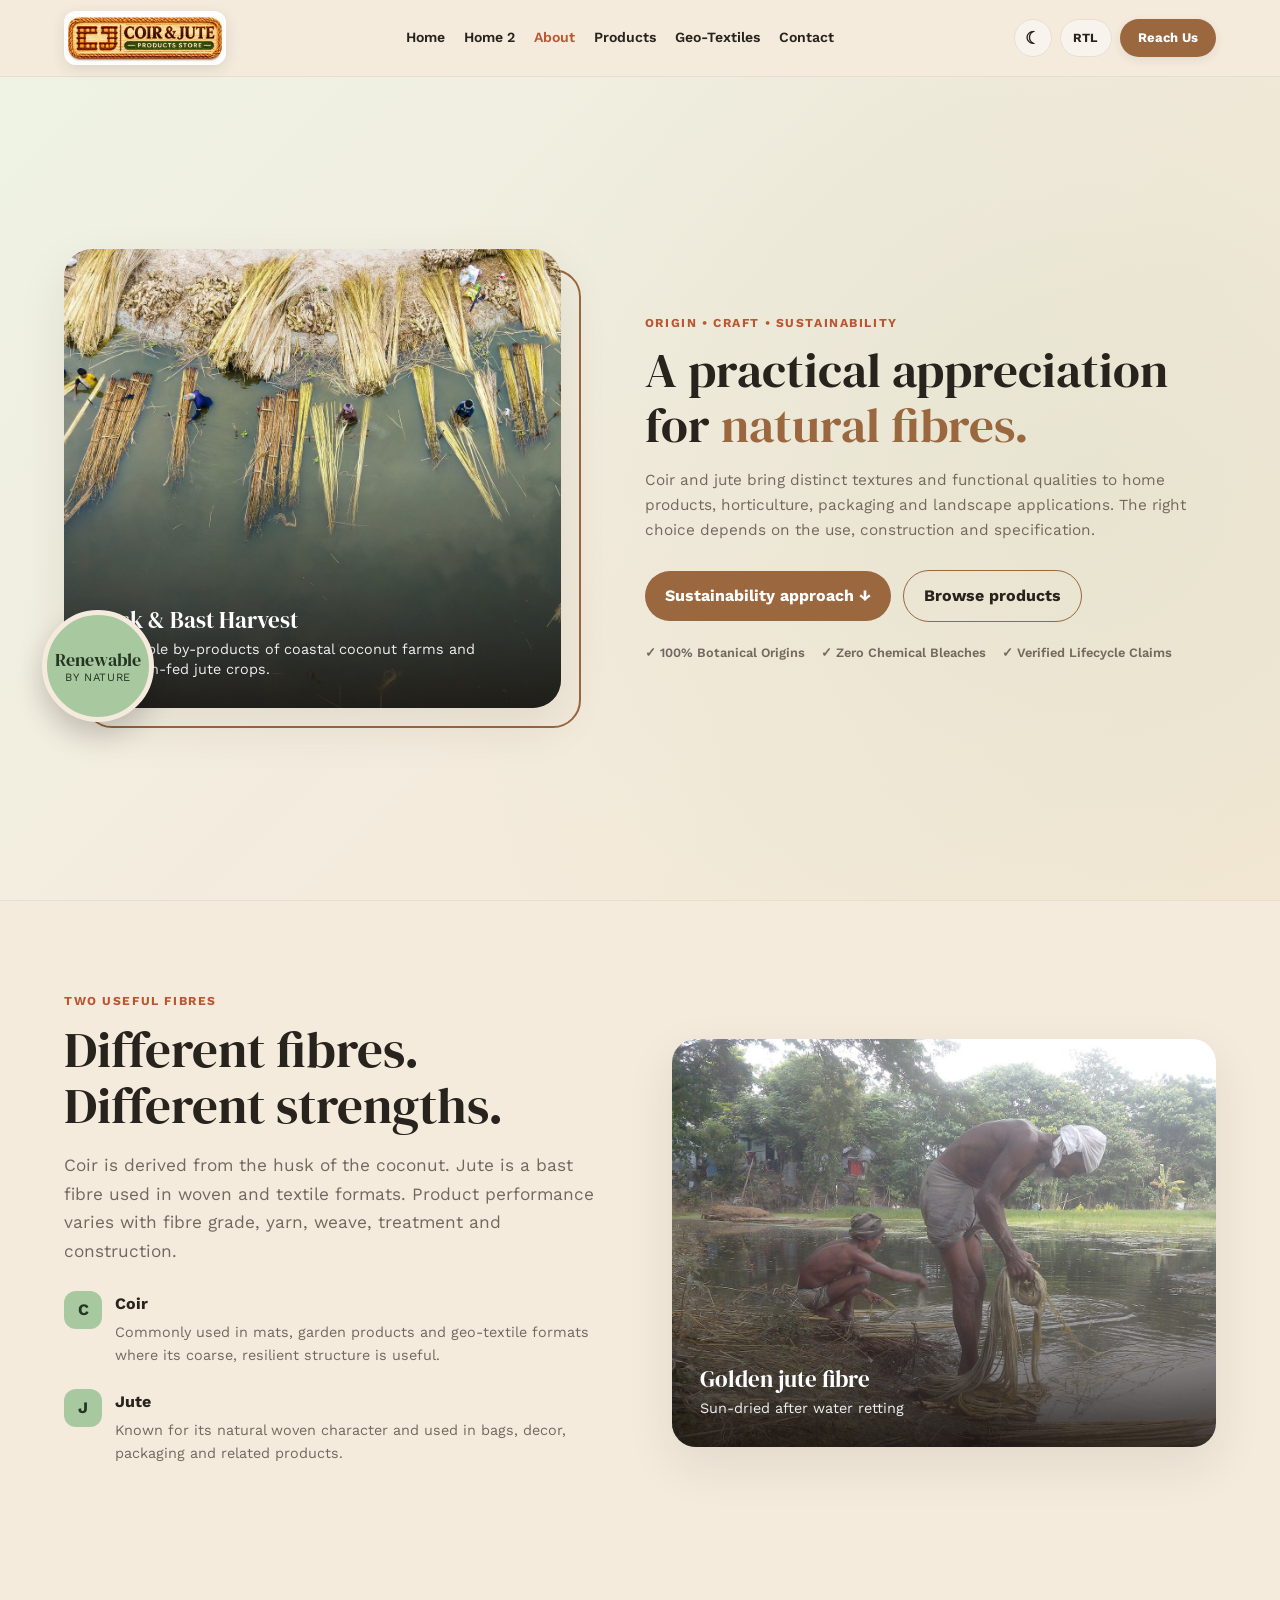
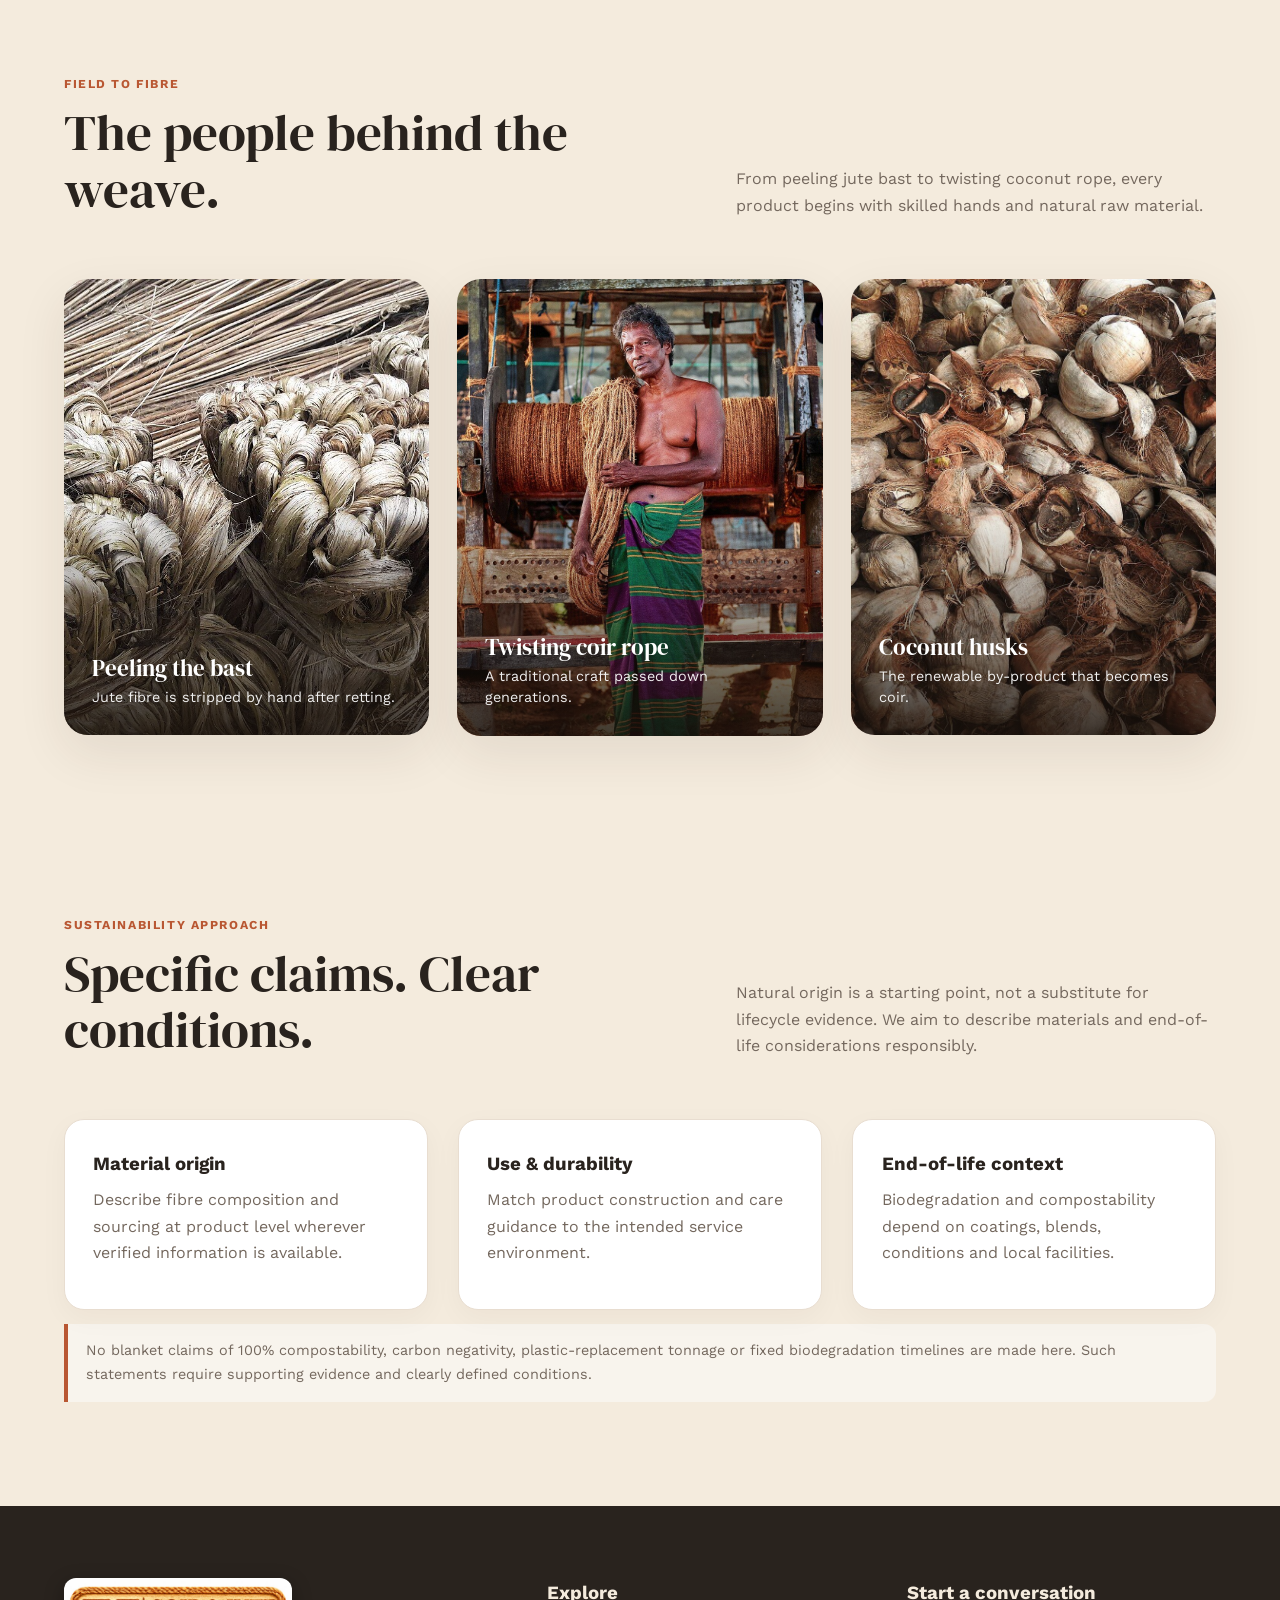
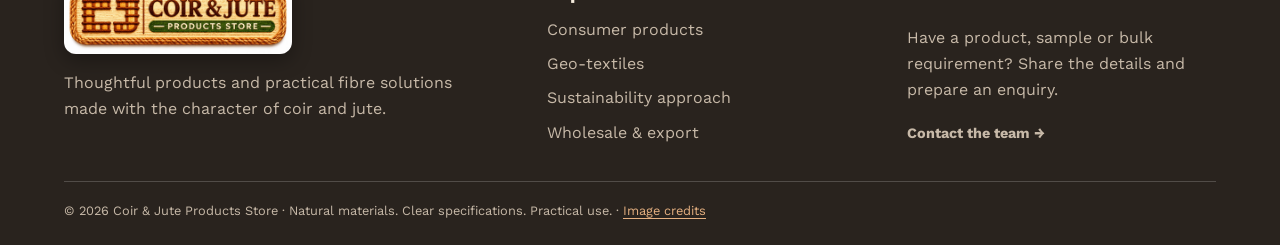
==== commit 5d91deae: "secondcheck" ====
--- a/about.html
+++ b/about.html
@@ -1,4 +1,4 @@
-<!doctype html><html lang="en" data-theme="light" dir="ltr"><head><meta charset="utf-8"><meta name="viewport" content="width=device-width,initial-scale=1"><meta name="description" content="Coir and jute natural fibre products, home goods and geo-textile solutions."><title>About Coir & Jute | Coir & Jute</title><link rel="icon" type="image/png" href="assets/favicon.png"><link rel="apple-touch-icon" href="assets/favicon.png"><link rel="stylesheet" href="assets/styles.css"></head><body><header class="site-header"><div class="container nav-wrap"><a class="brand" href="index.html" aria-label="Coir & Jute Products Store - Home"><img class="brand-logo" src="assets/logo.jpg" alt="Coir & Jute Products Store" width="1024" height="341"></a><nav class="nav-links"><a class="" href="index.html">Home</a><a class="" href="home-2.html">Home 2</a><a class="active" href="about.html">About</a><a class="" href="products.html">Products</a><a class="" href="geo-textiles.html">Geo-Textiles</a><a class="" href="contact.html">Contact</a></nav><div class="nav-tools"><button class="tool" data-theme-toggle aria-label="Toggle theme" title="Toggle theme">☾</button><button class="tool" data-dir-toggle aria-label="Toggle text direction" title="Toggle text direction">RTL</button><a class="btn btn-primary nav-cta" href="contact.html">Reach Us</a><button class="menu-toggle" aria-label="Toggle menu">☰</button></div></div></header><main><section class="hero hero-about">
+<!doctype html><html lang="en" data-theme="light" dir="ltr"><head><meta charset="utf-8"><meta name="viewport" content="width=device-width,initial-scale=1"><meta name="description" content="Coir and jute natural fibre products, home goods and geo-textile solutions."><title>About Coir & Jute | Coir & Jute</title><link rel="icon" type="image/png" href="assets/favicon.png"><link rel="apple-touch-icon" href="assets/favicon.png"><link rel="stylesheet" href="assets/styles.css"></head><body><header class="site-header"><div class="container nav-wrap"><a class="brand" href="index.html" aria-label="Coir & Jute Products Store - Home"><img class="brand-logo" src="assets/logo.jpg" alt="Coir & Jute Products Store" width="1024" height="341"></a><nav class="nav-links"><div class="nav-items"><a class="" href="index.html">Home</a><a class="" href="home-2.html">Home 2</a><a class="active" href="about.html">About</a><a class="" href="products.html">Products</a><a class="" href="geo-textiles.html">Geo-Textiles</a><a class="" href="contact.html">Contact</a></div><div class="nav-tools"><button class="tool" data-theme-toggle aria-label="Toggle theme" title="Toggle theme">☾</button><button class="tool" data-dir-toggle aria-label="Toggle text direction" title="Toggle text direction">RTL</button><a class="btn btn-primary nav-cta" href="contact.html">Reach Us</a></div></nav><button class="menu-toggle" aria-label="Toggle menu">☰</button></div></header><main><section class="hero hero-about hx-offset">
   <div class="hero-bg-pattern hero-pattern-rings" aria-hidden="true"></div>
   <div class="container hero-grid">
     <div class="hero-content">
@@ -16,29 +16,13 @@
       </div>
     </div>
     <div class="hero-visual">
-      <div class="lifecycle-triad-showcase">
-        <div class="triad-card step-1">
-          <span class="triad-num">01</span>
-          <div class="triad-info">
-            <strong>Husk & Bast Harvest</strong>
-            <p>Renewable by-product of coastal coconut farms and monsoon-fed jute crops.</p>
-          </div>
-        </div>
-        <div class="triad-card step-2">
-          <span class="triad-num">02</span>
-          <div class="triad-info">
-            <strong>Freshwater Curing</strong>
-            <p>Traditional non-toxic water retting yields supple, high-tensile golden fibres.</p>
-          </div>
-        </div>
-        <div class="triad-card step-3">
-          <span class="triad-num">03</span>
-          <div class="triad-info">
-            <strong>Biodegradable Soil Return</strong>
-            <p>Decomposes into beneficial organic humus without leaving synthetic microplastics.</p>
-          </div>
-        </div>
+      <div class="offset-frame">
+        <figure class="photo-frame hero-photo cap">
+          <img src="assets/images/about-hero.jpg" alt="Farmers harvesting jute in the field" fetchpriority="high" decoding="async">
+          <figcaption><strong>Husk &amp; Bast Harvest</strong><span>Renewable by-products of coastal coconut farms and monsoon-fed jute crops.</span></figcaption>
+        </figure>
+        <span class="round-badge"><b>Renewable</b><small>by nature</small></span>
       </div>
     </div>
   </div>
-</section><section class="section"><div class="container split"><div><div class="eyebrow">Two useful fibres</div><h2 class="display">Different fibres. Different strengths.</h2><p class="lead">Coir is derived from the husk of the coconut. Jute is a bast fibre used in woven and textile formats. Product performance varies with fibre grade, yarn, weave, treatment and construction.</p><div class="feature-list"><div class="feature"><div class="feature-icon">C</div><div><b>Coir</b><p>Commonly used in mats, garden products and geo-textile formats where its coarse, resilient structure is useful.</p></div></div><div class="feature"><div class="feature-icon">J</div><div><b>Jute</b><p>Known for its natural woven character and used in bags, decor, packaging and related products.</p></div></div></div></div><div class="visual"></div></div></section><section class="section" id="sustainability"><div class="container"><div class="section-head"><div><div class="eyebrow">Sustainability approach</div><h2 class="display">Specific claims. Clear conditions.</h2></div><p>Natural origin is a starting point, not a substitute for lifecycle evidence. We aim to describe materials and end-of-life considerations responsibly.</p></div><div class="grid-3"><div class="card card-pad"><h3>Material origin</h3><p>Describe fibre composition and sourcing at product level wherever verified information is available.</p></div><div class="card card-pad"><h3>Use & durability</h3><p>Match product construction and care guidance to the intended service environment.</p></div><div class="card card-pad"><h3>End-of-life context</h3><p>Biodegradation and compostability depend on coatings, blends, conditions and local facilities.</p></div></div><p class="notice">No blanket claims of 100% compostability, carbon negativity, plastic-replacement tonnage or fixed biodegradation timelines are made here. Such statements require supporting evidence and clearly defined conditions.</p></div></section></main><footer class="footer"><div class="container"><div class="footer-grid"><div><a class="brand" href="index.html" aria-label="Coir & Jute Products Store - Home"><img class="brand-logo" src="assets/logo.jpg" alt="Coir & Jute Products Store" width="1024" height="341"></a><p>Thoughtful products and practical fibre solutions made with the character of coir and jute.</p></div><div><h3>Explore</h3><div class="footer-links"><a href="products.html">Consumer products</a><a href="geo-textiles.html">Geo-textiles</a><a href="about.html#sustainability">Sustainability approach</a><a href="home-2.html">Wholesale & export</a></div></div><div><h3>Start a conversation</h3><p>Have a product, sample or bulk requirement? Share the details and prepare an enquiry.</p><a class="text-link" href="contact.html">Contact the team →</a></div></div><div class="footer-bottom">© <span data-year></span> Coir & Jute Products Store · Natural materials. Clear specifications. Practical use.</div></div></footer><script src="assets/app.js"></script></body></html>+</section><section class="section"><div class="container split"><div><div class="eyebrow">Two useful fibres</div><h2 class="display">Different fibres. Different strengths.</h2><p class="lead">Coir is derived from the husk of the coconut. Jute is a bast fibre used in woven and textile formats. Product performance varies with fibre grade, yarn, weave, treatment and construction.</p><div class="feature-list"><div class="feature"><div class="feature-icon">C</div><div><b>Coir</b><p>Commonly used in mats, garden products and geo-textile formats where its coarse, resilient structure is useful.</p></div></div><div class="feature"><div class="feature-icon">J</div><div><b>Jute</b><p>Known for its natural woven character and used in bags, decor, packaging and related products.</p></div></div></div></div><figure class="photo-frame split-photo cap"><img src="assets/images/about-jute-fibre.jpg" alt="Golden jute fibre drying in the sun" loading="lazy" decoding="async"><figcaption><strong>Golden jute fibre</strong><span>Sun-dried after water retting</span></figcaption></figure></div></section><section class="section"><div class="container"><div class="section-head"><div><div class="eyebrow">Field to fibre</div><h2 class="display">The people behind the weave.</h2></div><p>From peeling jute bast to twisting coconut rope, every product begins with skilled hands and natural raw material.</p></div><div class="photo-strip"><figure class="photo-frame cap"><img src="assets/images/about-peeling-jute.jpg" alt="Farmer peeling jute fibre from the stem" loading="lazy" decoding="async"><figcaption><strong>Peeling the bast</strong><span>Jute fibre is stripped by hand after retting.</span></figcaption></figure><figure class="photo-frame cap"><img src="assets/images/about-rope-worker.jpg" alt="Traditional worker twisting coconut coir rope" loading="lazy" decoding="async" style="object-position:center 30%"><figcaption><strong>Twisting coir rope</strong><span>A traditional craft passed down generations.</span></figcaption></figure><figure class="photo-frame cap"><img src="assets/images/about-coconut-husks.jpg" alt="Heaps of coconut husks ready for fibre extraction" loading="lazy" decoding="async"><figcaption><strong>Coconut husks</strong><span>The renewable by-product that becomes coir.</span></figcaption></figure></div></div></section><section class="section" id="sustainability"><div class="container"><div class="section-head"><div><div class="eyebrow">Sustainability approach</div><h2 class="display">Specific claims. Clear conditions.</h2></div><p>Natural origin is a starting point, not a substitute for lifecycle evidence. We aim to describe materials and end-of-life considerations responsibly.</p></div><div class="grid-3"><div class="card card-pad"><h3>Material origin</h3><p>Describe fibre composition and sourcing at product level wherever verified information is available.</p></div><div class="card card-pad"><h3>Use & durability</h3><p>Match product construction and care guidance to the intended service environment.</p></div><div class="card card-pad"><h3>End-of-life context</h3><p>Biodegradation and compostability depend on coatings, blends, conditions and local facilities.</p></div></div><p class="notice">No blanket claims of 100% compostability, carbon negativity, plastic-replacement tonnage or fixed biodegradation timelines are made here. Such statements require supporting evidence and clearly defined conditions.</p></div></section></main><footer class="footer"><div class="container"><div class="footer-grid"><div><a class="brand" href="index.html" aria-label="Coir & Jute Products Store - Home"><img class="brand-logo" src="assets/logo.jpg" alt="Coir & Jute Products Store" width="1024" height="341"></a><p>Thoughtful products and practical fibre solutions made with the character of coir and jute.</p></div><div><h3>Explore</h3><div class="footer-links"><a href="products.html">Consumer products</a><a href="geo-textiles.html">Geo-textiles</a><a href="about.html#sustainability">Sustainability approach</a><a href="home-2.html">Wholesale & export</a></div></div><div><h3>Start a conversation</h3><p>Have a product, sample or bulk requirement? Share the details and prepare an enquiry.</p><a class="text-link" href="contact.html">Contact the team →</a></div></div><div class="footer-bottom">© <span data-year></span> Coir & Jute Products Store · Natural materials. Clear specifications. Practical use. · <a href="credits.html">Image credits</a></div></div></footer><script src="assets/app.js"></script></body></html>
--- a/assets/styles.css
+++ b/assets/styles.css
@@ -1141,3 +1141,563 @@
     grid-template-columns: 1fr !important;
   }
 }
+
+
+/* ============================================================
+   REAL PHOTOGRAPHY LAYER + SPACING / ALIGNMENT POLISH
+   ============================================================ */
+:root { --gutter: clamp(20px, 5vw, 64px); }
+
+/* Consistent left / right breathing room on every page (header, hero, sections, footer) */
+.container,
+.hero > .container,
+.home2 > .container {
+  width: min(1200px, calc(100% - (2 * var(--gutter))));
+  margin-inline: auto;
+}
+
+/* Vertical rhythm */
+.section { padding: clamp(56px, 7vw, 96px) 0; }
+.section-head { margin-bottom: clamp(28px, 4vw, 44px); gap: clamp(20px, 4vw, 48px); }
+.hero { padding: clamp(40px, 6vh, 72px) 0 !important; }
+.hero-grid, .split { gap: clamp(32px, 5vw, 76px); }
+.split { grid-template-columns: repeat(2, minmax(0, 1fr)); }
+.grid-3, .grid-2 { gap: clamp(20px, 2.4vw, 32px); }
+.feature-list { gap: 18px; margin: 26px 0; }
+.card-pad { padding: clamp(22px, 2.2vw, 30px); }
+.banner { padding: clamp(28px, 4vw, 52px); gap: clamp(20px, 3vw, 40px); }
+.footer { padding: clamp(48px, 6vw, 72px) 0 24px; }
+.footer-grid { gap: clamp(28px, 4vw, 56px); }
+.footer-bottom a { color: #e5b080; text-decoration: underline; text-underline-offset: 3px; }
+.trust { padding: 20px 0; }
+
+/* ---------- Photo frames ---------- */
+.photo-frame {
+  position: relative;
+  margin: 0;
+  width: 100%;
+  border-radius: 24px;
+  overflow: hidden;
+  isolation: isolate;
+  background: var(--soft);
+  box-shadow: var(--shadow);
+}
+.photo-frame img {
+  position: absolute;
+  inset: 0;
+  display: block;
+  width: 100%;
+  height: 100%;
+  object-fit: cover;
+  transition: transform .7s ease;
+}
+.photo-frame:hover img { transform: scale(1.04); }
+
+/* hero photo */
+.hero-photo { aspect-ratio: 5 / 5.4; max-height: min(580px, 72vh); }
+.hero-visual { width: 100%; display: flex; align-items: center; justify-content: center; }
+
+/* captioned frames get a soft bottom fade for legible text */
+.photo-frame.cap::after {
+  content: '';
+  position: absolute;
+  inset: auto 0 0 0;
+  height: 52%;
+  background: linear-gradient(to top, rgba(22, 15, 10, .82), rgba(22, 15, 10, 0));
+  z-index: 1;
+  pointer-events: none;
+}
+.photo-frame figcaption {
+  position: absolute;
+  inset: auto 0 0 0;
+  z-index: 2;
+  padding: clamp(18px, 2.4vw, 28px);
+  color: #fff;
+  font-size: .9rem;
+  line-height: 1.45;
+}
+.photo-frame figcaption strong {
+  display: block;
+  font: 400 clamp(1.15rem, 1.8vw, 1.5rem)/1.2 'DM Serif Display', serif;
+  margin-bottom: 4px;
+}
+.photo-frame figcaption span { opacity: .92; }
+
+/* floating info chips on hero photos */
+.photo-chip {
+  position: absolute;
+  z-index: 3;
+  display: flex;
+  align-items: center;
+  gap: 10px;
+  max-width: 78%;
+  padding: 10px 16px;
+  border-radius: 14px;
+  background: rgba(255, 255, 255, .94);
+  color: #29231e;
+  backdrop-filter: blur(8px);
+  box-shadow: 0 12px 28px rgba(0, 0, 0, .2);
+  font-size: .78rem;
+  line-height: 1.3;
+}
+.photo-chip b { display: block; font-size: .82rem; }
+.photo-chip small { color: #74685e; font-size: .72rem; }
+.photo-chip .ico { font-size: 1.25rem; line-height: 1; }
+.chip-a { top: 18px; inset-inline-start: 18px; }
+.chip-b { top: 88px; inset-inline-end: 18px; }
+[data-theme="dark"] .photo-chip { background: rgba(33, 29, 25, .92); color: #f7f0e7; border: 1px solid rgba(255, 255, 255, .12); }
+[data-theme="dark"] .photo-chip small { color: #c2b4a5; }
+
+/* split-section photo */
+.split-photo { aspect-ratio: 4 / 3; align-self: center; }
+
+/* ---------- Product / category card photos ---------- */
+.card { transition: transform .3s ease, box-shadow .3s ease; }
+.card:hover { transform: translateY(-4px); box-shadow: var(--shadow); }
+.card-photo {
+  position: relative;
+  height: clamp(200px, 17vw, 240px);
+  overflow: hidden;
+  background: var(--soft);
+}
+.card-photo img {
+  display: block;
+  width: 100%;
+  height: 100%;
+  object-fit: cover;
+  transition: transform .6s ease;
+}
+.card:hover .card-photo img { transform: scale(1.07); }
+
+/* ---------- People / process gallery ---------- */
+.photo-strip {
+  display: grid;
+  grid-template-columns: repeat(3, minmax(0, 1fr));
+  gap: clamp(16px, 2.2vw, 30px);
+}
+.photo-strip .photo-frame { aspect-ratio: 4 / 5; }
+
+/* ---------- Credits page ---------- */
+.credit-list { display: grid; gap: 12px; margin: 28px 0 0; padding: 0; list-style: none; }
+.credit-list li {
+  padding: 14px 18px;
+  background: var(--surface);
+  border: 1px solid var(--line);
+  border-radius: 14px;
+  font-size: .9rem;
+}
+.credit-list a { color: var(--rust); font-weight: 600; }
+.credit-list small { display: block; color: var(--muted); margin-top: 2px; }
+
+/* ---------- Responsive ---------- */
+@media (max-width: 900px) {
+  .split { grid-template-columns: 1fr; }
+  .hero-photo { aspect-ratio: 4 / 3; max-height: 460px; }
+  .photo-strip { grid-template-columns: repeat(2, minmax(0, 1fr)); }
+  .photo-strip .photo-frame:last-child { grid-column: 1 / -1; aspect-ratio: 16 / 9; }
+}
+@media (max-width: 680px) {
+  :root { --gutter: 18px; }
+  .photo-chip { max-width: 86%; }
+  .chip-b { top: 80px; }
+  .photo-strip { grid-template-columns: 1fr; }
+  .photo-strip .photo-frame, .photo-strip .photo-frame:last-child { aspect-ratio: 4 / 3; grid-column: auto; }
+}
+
+
+/* ============================================================
+   SIX UNIQUE HERO LAYOUTS
+   1 Home      – arched portrait + floating chips
+   2 About     – photo left, offset outline frame, round badge
+   3 Products  – centred text, panoramic banner, overlapping spec cards
+   4 Geo       – full-bleed split, dark panel + diagonal photo
+   5 Home 2    – full-bleed cover photo, glass metric cards
+   6 Contact   – taped polaroid + sticky info card
+   ============================================================ */
+.hero-visual { position: relative; }
+.hero .photo-chip { position: absolute; }
+
+/* ---------- 1 · HOME – arch ---------- */
+.hx-arch .hero-visual { justify-content: center; padding: 8px 6%; }
+.hx-arch .arch-disc {
+  position: absolute; z-index: 0; width: 82%; aspect-ratio: 1; border-radius: 50%;
+  inset-inline-end: -2%; bottom: -7%;
+  background: radial-gradient(circle at 30% 30%, rgba(168, 200, 160, .6), rgba(168, 200, 160, .16));
+}
+.hx-arch .hero-photo {
+  position: relative; z-index: 1;
+  width: min(100%, 430px); aspect-ratio: 4 / 5; max-height: min(600px, 74vh);
+  border-radius: 999px 999px 28px 28px;
+}
+.hx-arch figcaption { text-align: center; padding-bottom: 32px; }
+.hx-arch .chip-a { top: 16%; inset-inline-start: -2%; }
+.hx-arch .chip-b { top: auto; bottom: 20%; inset-inline-end: -2%; }
+
+/* ---------- 2 · ABOUT – offset frame ---------- */
+.hero.hx-offset { background: linear-gradient(135deg, #eef3e4 0%, var(--cream) 55%, #f6e9d6 100%) !important; }
+[data-theme="dark"] .hero.hx-offset { background: linear-gradient(135deg, #1c261d 0%, #211d19 100%) !important; }
+.hx-offset .hero-grid { grid-template-columns: minmax(0, .95fr) minmax(0, 1.05fr); }
+.hx-offset .hero-visual { order: -1; padding-inline-end: 20px; padding-block-end: 20px; }
+.hx-offset .offset-frame { position: relative; width: 100%; }
+.hx-offset .offset-frame::before {
+  content: ''; position: absolute; inset: 0; z-index: 0; border: 2px solid var(--kraft);
+  border-radius: 28px; transform: translate(20px, 20px);
+}
+[dir="rtl"] .hx-offset .offset-frame::before { transform: translate(-20px, 20px); }
+.hx-offset .hero-photo { position: relative; z-index: 1; aspect-ratio: 4 / 3.7; max-height: min(520px, 66vh); border-radius: 28px; }
+.round-badge {
+  position: absolute; z-index: 4; bottom: -14px; inset-inline-start: -22px;
+  width: 112px; height: 112px; border-radius: 50%;
+  display: grid; place-content: center; text-align: center;
+  background: var(--sage); color: #243522; border: 5px solid var(--cream);
+  box-shadow: 0 12px 28px rgba(0, 0, 0, .18); line-height: 1.15;
+}
+.round-badge b { font: 400 1.1rem 'DM Serif Display', serif; }
+.round-badge small { font-size: .7rem; letter-spacing: .06em; text-transform: uppercase; }
+[data-theme="dark"] .round-badge { border-color: #211d19; }
+
+/* ---------- 3 · PRODUCTS – centred + banner ---------- */
+.hero.hx-center {
+  background: radial-gradient(circle at 50% -10%, rgba(185, 87, 50, .16), transparent 55%), linear-gradient(180deg, var(--soft), var(--cream)) !important;
+}
+[data-theme="dark"] .hero.hx-center {
+  background: radial-gradient(circle at 50% -10%, rgba(185, 87, 50, .2), transparent 55%), #211d19 !important;
+}
+.hx-stack { display: flex; flex-direction: column; align-items: center; text-align: center; gap: clamp(28px, 4.5vh, 48px); }
+.hx-center .hero-content { align-items: center; max-width: 780px; }
+.hx-center .lead { margin-inline: auto; }
+.hx-center .hero-actions, .hx-center .quick-category-pills { justify-content: center; }
+.hx-banner { position: relative; width: 100%; padding-bottom: 74px; }
+.banner-photo { aspect-ratio: 21 / 8; max-height: 340px; border-radius: 28px; }
+.banner-photo figcaption { text-align: start; }
+.spec-row {
+  position: absolute; inset-inline: clamp(12px, 4vw, 56px); bottom: 0; z-index: 3;
+  display: grid; grid-template-columns: repeat(3, minmax(0, 1fr)); gap: 16px;
+}
+.spec-card {
+  text-align: start; padding: 14px 18px; border-radius: 16px;
+  background: var(--surface); border: 1px solid var(--line); box-shadow: var(--shadow);
+}
+.spec-tag { display: block; color: var(--rust); font-size: .68rem; font-weight: 700; letter-spacing: .12em; text-transform: uppercase; }
+.spec-card strong { display: block; font-size: .95rem; margin: 2px 0; }
+.spec-card small { color: var(--muted); font-size: .76rem; }
+
+/* ---------- 4 · GEO – full-bleed split ---------- */
+.hero.hx-split {
+  display: grid !important; grid-template-columns: minmax(0, 1fr) minmax(0, 1fr);
+  align-items: stretch !important; padding: 0 !important;
+  background: #14211a !important; color: #eef3e8;
+}
+.hx-split .hero-bg-pattern { opacity: .4; }
+.hx-split-text {
+  position: relative; z-index: 2; display: flex; align-items: center;
+  padding-block: clamp(44px, 8vh, 96px);
+  padding-inline-start: max(var(--gutter), calc((100vw - 1200px) / 2));
+  padding-inline-end: clamp(28px, 4vw, 64px);
+}
+.hx-split .display { color: #fff; }
+.hx-split .display span, .hx-split .eyebrow { color: #e5b080; }
+.hx-split .lead, .hx-split p { color: #cbd8c4; }
+.hx-split .btn-outline { color: #fff; border-color: rgba(255, 255, 255, .45); }
+.hx-split .geo-tag { background: rgba(255, 255, 255, .08); border-color: rgba(255, 255, 255, .18); color: #eef3e8; box-shadow: none; }
+.hx-split .tag-check { color: #9fd18f; }
+.hx-split-photo {
+  position: relative; z-index: 1; margin: 0; min-height: 100%;
+  clip-path: polygon(14% 0, 100% 0, 100% 100%, 0 100%);
+  background: #0e1812;
+}
+[dir="rtl"] .hx-split-photo { clip-path: polygon(0 0, 86% 0, 100% 100%, 0 100%); }
+.hx-split-photo img { position: absolute; inset: 0; width: 100%; height: 100%; object-fit: cover; }
+.hx-split-photo::after { content: ''; position: absolute; inset: auto 0 0 0; height: 45%; background: linear-gradient(to top, rgba(10, 18, 12, .85), transparent); z-index: 1; }
+.hx-split-photo figcaption { position: absolute; z-index: 2; inset-inline: 22% 32px; bottom: 30px; color: #fff; font-size: .9rem; line-height: 1.45; }
+.hx-split-photo figcaption strong { display: block; font: 400 1.45rem/1.2 'DM Serif Display', serif; }
+.hx-split-photo .chip-a { top: 28px; inset-inline-start: auto; inset-inline-end: 28px; z-index: 3; }
+
+/* ---------- 5 · HOME 2 – full-bleed cover + 2×2 checkerboard mosaic ---------- */
+.hero.hx-cover { background: #150f0b !important; color: #f8efe2; }
+.hx-cover-bg { position: absolute; inset: 0; z-index: 0; }
+.hx-cover-bg img { width: 100%; height: 100%; object-fit: cover; }
+.hx-cover-bg::after {
+  content: ''; position: absolute; inset: 0;
+  background: linear-gradient(90deg, rgba(18, 12, 8, .94) 0%, rgba(18, 12, 8, .78) 48%, rgba(18, 12, 8, .45) 100%),
+              linear-gradient(0deg, rgba(18, 12, 8, .6), transparent 45%);
+}
+[dir="rtl"] .hx-cover-bg::after {
+  background: linear-gradient(270deg, rgba(18, 12, 8, .94) 0%, rgba(18, 12, 8, .78) 48%, rgba(18, 12, 8, .45) 100%),
+              linear-gradient(0deg, rgba(18, 12, 8, .6), transparent 45%);
+}
+.hx-cover .hero-bg-pattern { opacity: .45; }
+.hx-cover-inner {
+  position: relative; z-index: 2;
+  grid-template-columns: minmax(0, 1.06fr) minmax(0, 0.94fr);
+  gap: clamp(28px, 4vw, 52px);
+  align-items: center;
+}
+.hx-cover .hero-content { max-width: 640px; }
+.hx-cover .metrics { display: grid; grid-template-columns: repeat(3, minmax(0, 1fr)); gap: 12px; margin-top: 28px; max-width: 640px; }
+.hx-cover .metrics > div {
+  background: rgba(255, 255, 255, .08); border: 1px solid rgba(255, 255, 255, .16);
+  backdrop-filter: blur(10px); border-radius: 16px; padding: 14px 16px;
+}
+.hx-mosaic {
+  display: grid;
+  grid-template-columns: repeat(2, minmax(0, 1fr));
+  gap: 16px;
+  width: 100%;
+}
+.mosaic-cell {
+  margin: 0;
+  border-radius: 18px;
+  overflow: hidden;
+  min-height: 195px;
+  position: relative;
+  box-shadow: 0 18px 42px rgba(0, 0, 0, .42);
+}
+.mosaic-info {
+  display: flex;
+  flex-direction: column;
+  justify-content: center;
+  padding: clamp(18px, 2vw, 24px);
+  background: rgba(24, 18, 13, .78);
+  border: 1px solid rgba(216, 181, 142, .28);
+  backdrop-filter: blur(12px);
+  color: #f8efe2;
+}
+.mosaic-tag {
+  display: block;
+  font-size: .68rem;
+  font-weight: 700;
+  letter-spacing: .12em;
+  text-transform: uppercase;
+  color: #e5b080;
+  margin-bottom: 6px;
+}
+.mosaic-info strong {
+  display: block;
+  font: 400 clamp(1.12rem, 1.45vw, 1.32rem)/1.2 'DM Serif Display', serif;
+  color: #fff;
+  margin-bottom: 6px;
+}
+.mosaic-info p {
+  margin: 0;
+  font-size: .82rem;
+  line-height: 1.5;
+  color: #d7c8b6;
+}
+.mosaic-img {
+  border: 2px solid rgba(255, 255, 255, .22);
+  background: #1f1711;
+  aspect-ratio: 4 / 3.4;
+}
+.mosaic-img img {
+  position: absolute;
+  inset: 0;
+  width: 100%;
+  height: 100%;
+  object-fit: cover;
+  display: block;
+  transition: transform .6s ease;
+}
+.mosaic-img:hover img {
+  transform: scale(1.06);
+}
+
+/* ---------- 6 · CONTACT – polaroid ---------- */
+.hero.hx-polaroid {
+  background: radial-gradient(circle at 85% 18%, rgba(185, 87, 50, .22), transparent 50%), linear-gradient(135deg, #f4e6d0 0%, #e8cfac 100%) !important;
+}
+[data-theme="dark"] .hero.hx-polaroid {
+  background: radial-gradient(circle at 85% 18%, rgba(185, 87, 50, .24), transparent 50%), linear-gradient(135deg, #2a1f16 0%, #1f1914 100%) !important;
+}
+.hx-polaroid .hero-visual { justify-content: center; padding: 24px 0 44px; }
+.polaroid {
+  position: relative; margin: 0; width: min(100%, 440px);
+  padding: 14px 14px 0; background: #fffdf8; border-radius: 6px; transform: rotate(-3deg);
+  box-shadow: 0 30px 60px rgba(52, 37, 24, .3), 0 4px 10px rgba(52, 37, 24, .14);
+  transition: transform .4s ease;
+}
+.polaroid:hover { transform: rotate(-1deg) scale(1.02); }
+.polaroid .tape {
+  position: absolute; top: -16px; left: 50%; width: 110px; height: 32px; margin-left: -55px; z-index: 2;
+  background: rgba(229, 176, 128, .78); transform: rotate(2deg); box-shadow: 0 2px 6px rgba(0, 0, 0, .12);
+}
+.polaroid-img { position: relative; aspect-ratio: 4 / 3.1; overflow: hidden; border-radius: 3px; background: var(--soft); }
+.polaroid-img img { position: absolute; inset: 0; width: 100%; height: 100%; object-fit: cover; }
+.polaroid figcaption { padding: 16px 6px 22px; color: #3a2c20; font: italic 400 1.35rem/1.2 'DM Serif Display', serif; }
+.polaroid figcaption small { display: block; margin-top: 4px; color: #74685e; font: 500 .8rem/1.4 'Work Sans', sans-serif; }
+.desk-card {
+  position: absolute; z-index: 3; bottom: 2%; inset-inline-end: -4%; max-width: 240px;
+  display: flex; align-items: center; gap: 10px; padding: 14px 18px; border-radius: 14px; transform: rotate(3deg);
+  background: var(--kraft); color: #fff; box-shadow: 0 16px 34px rgba(52, 37, 24, .35); font-size: .8rem; line-height: 1.3;
+}
+.desk-card b { display: block; font-size: .85rem; }
+.desk-card small { opacity: .9; font-size: .74rem; }
+.desk-card .ico { font-size: 1.4rem; }
+
+/* ---------- Responsive ---------- */
+@media (max-width: 900px) {
+  .hx-offset .hero-visual { order: 2; }
+  .hx-arch .hero-photo { width: min(100%, 380px); }
+  .hx-banner { padding-bottom: 0; }
+  .spec-row { position: static; grid-template-columns: 1fr; margin-top: 16px; }
+  .banner-photo { aspect-ratio: 16 / 9; }
+  .hero.hx-split { grid-template-columns: 1fr; }
+  .hx-split-text { padding-inline: var(--gutter); }
+  .hx-split-photo { min-height: 300px; aspect-ratio: 4 / 3; clip-path: none !important; }
+  .hx-split-photo figcaption { inset-inline: 22px; }
+  .cover-caption { display: none; }
+  .desk-card { inset-inline-end: 0; }
+}
+@media (max-width: 680px) {
+  .hx-cover .metrics { grid-template-columns: 1fr; }
+  .hx-mosaic { grid-template-columns: 1fr; }
+  .mosaic-cell { min-height: 170px; }
+  .round-badge { width: 92px; height: 92px; inset-inline-start: -8px; }
+  .hx-arch .chip-a { inset-inline-start: 0; }
+  .hx-arch .chip-b { inset-inline-end: 0; }
+  .polaroid { transform: rotate(-2deg); }
+}
+
+
+/* ============================================================
+   MANDATORY HAMBURGER NAVIGATION (300px – 1100px)
+   WITH ALL TOOLS (THEME, RTL, REACH US) INSIDE MENU
+   ============================================================ */
+.site-header {
+  z-index: 100 !important;
+}
+.nav-wrap {
+  flex-wrap: nowrap;
+}
+.brand {
+  flex-shrink: 0;
+}
+.nav-items a {
+  white-space: nowrap;
+}
+.nav-tools {
+  flex-shrink: 0;
+  flex-wrap: nowrap;
+}
+
+/* Desktop (> 1100px): Logo left, nav-items center, nav-tools right */
+@media (min-width: 1101px) {
+  .nav-links {
+    display: contents;
+  }
+  .nav-items {
+    display: flex;
+    align-items: center;
+    gap: 19px;
+    font-size: 0.88rem;
+    font-weight: 600;
+  }
+  .menu-toggle {
+    display: none !important;
+  }
+}
+
+/* 300px – 1100px: ONLY Brand Logo + Hamburger outside; Links + Tools inside menu */
+@media (max-width: 1100px) {
+  .nav-wrap {
+    height: 70px;
+    justify-content: space-between;
+    gap: 12px;
+  }
+  .menu-toggle {
+    display: inline-flex !important;
+    align-items: center;
+    justify-content: center;
+    width: 40px;
+    height: 40px;
+    padding: 0;
+    font-size: 1.22rem;
+    line-height: 1;
+    flex-shrink: 0;
+    background: var(--surface);
+    color: var(--ink);
+    border: 1.5px solid var(--kraft);
+    border-radius: 99px;
+  }
+  .menu-toggle:hover,
+  .menu-toggle[aria-expanded="true"] {
+    background: var(--kraft);
+    color: #fff;
+  }
+  .nav-links {
+    display: none !important;
+    position: absolute;
+    top: calc(100% + 1px);
+    left: 0;
+    right: 0;
+    background: var(--surface);
+    border-bottom: 1px solid var(--line);
+    box-shadow: 0 18px 40px rgba(34, 24, 16, 0.18);
+    padding: 16px var(--gutter, 20px) 20px;
+    flex-direction: column;
+    gap: 6px;
+    z-index: 120;
+  }
+  .nav-links.open {
+    display: flex !important;
+  }
+  .nav-items {
+    display: flex;
+    flex-direction: column;
+    gap: 4px;
+  }
+  .nav-items a {
+    font-size: 0.96rem !important;
+    padding: 11px 14px;
+    border-radius: 10px;
+    transition: background 0.18s ease, color 0.18s ease;
+  }
+  .nav-items a:hover,
+  .nav-items a.active {
+    background: var(--soft);
+    color: var(--rust);
+  }
+  .nav-links .nav-tools {
+    display: flex;
+    align-items: center;
+    gap: 10px;
+    flex-wrap: wrap;
+    margin-top: 8px;
+    padding: 14px 14px 4px;
+    border-top: 1px solid var(--line);
+  }
+  .nav-links .nav-cta {
+    margin-inline-start: auto;
+    height: 38px;
+    padding: 0 18px;
+    font-size: 0.84rem;
+    color: #fff !important;
+  }
+}
+
+@media (max-width: 540px) {
+  .nav-wrap {
+    height: 64px;
+  }
+  .brand-logo {
+    height: 40px !important;
+  }
+  .menu-toggle {
+    width: 38px;
+    height: 38px;
+  }
+}
+
+@media (max-width: 359px) {
+  .nav-wrap {
+    height: 58px;
+  }
+  .brand-logo {
+    height: 34px !important;
+  }
+  .menu-toggle {
+    width: 34px;
+    height: 34px;
+    font-size: 1.05rem;
+  }
+}
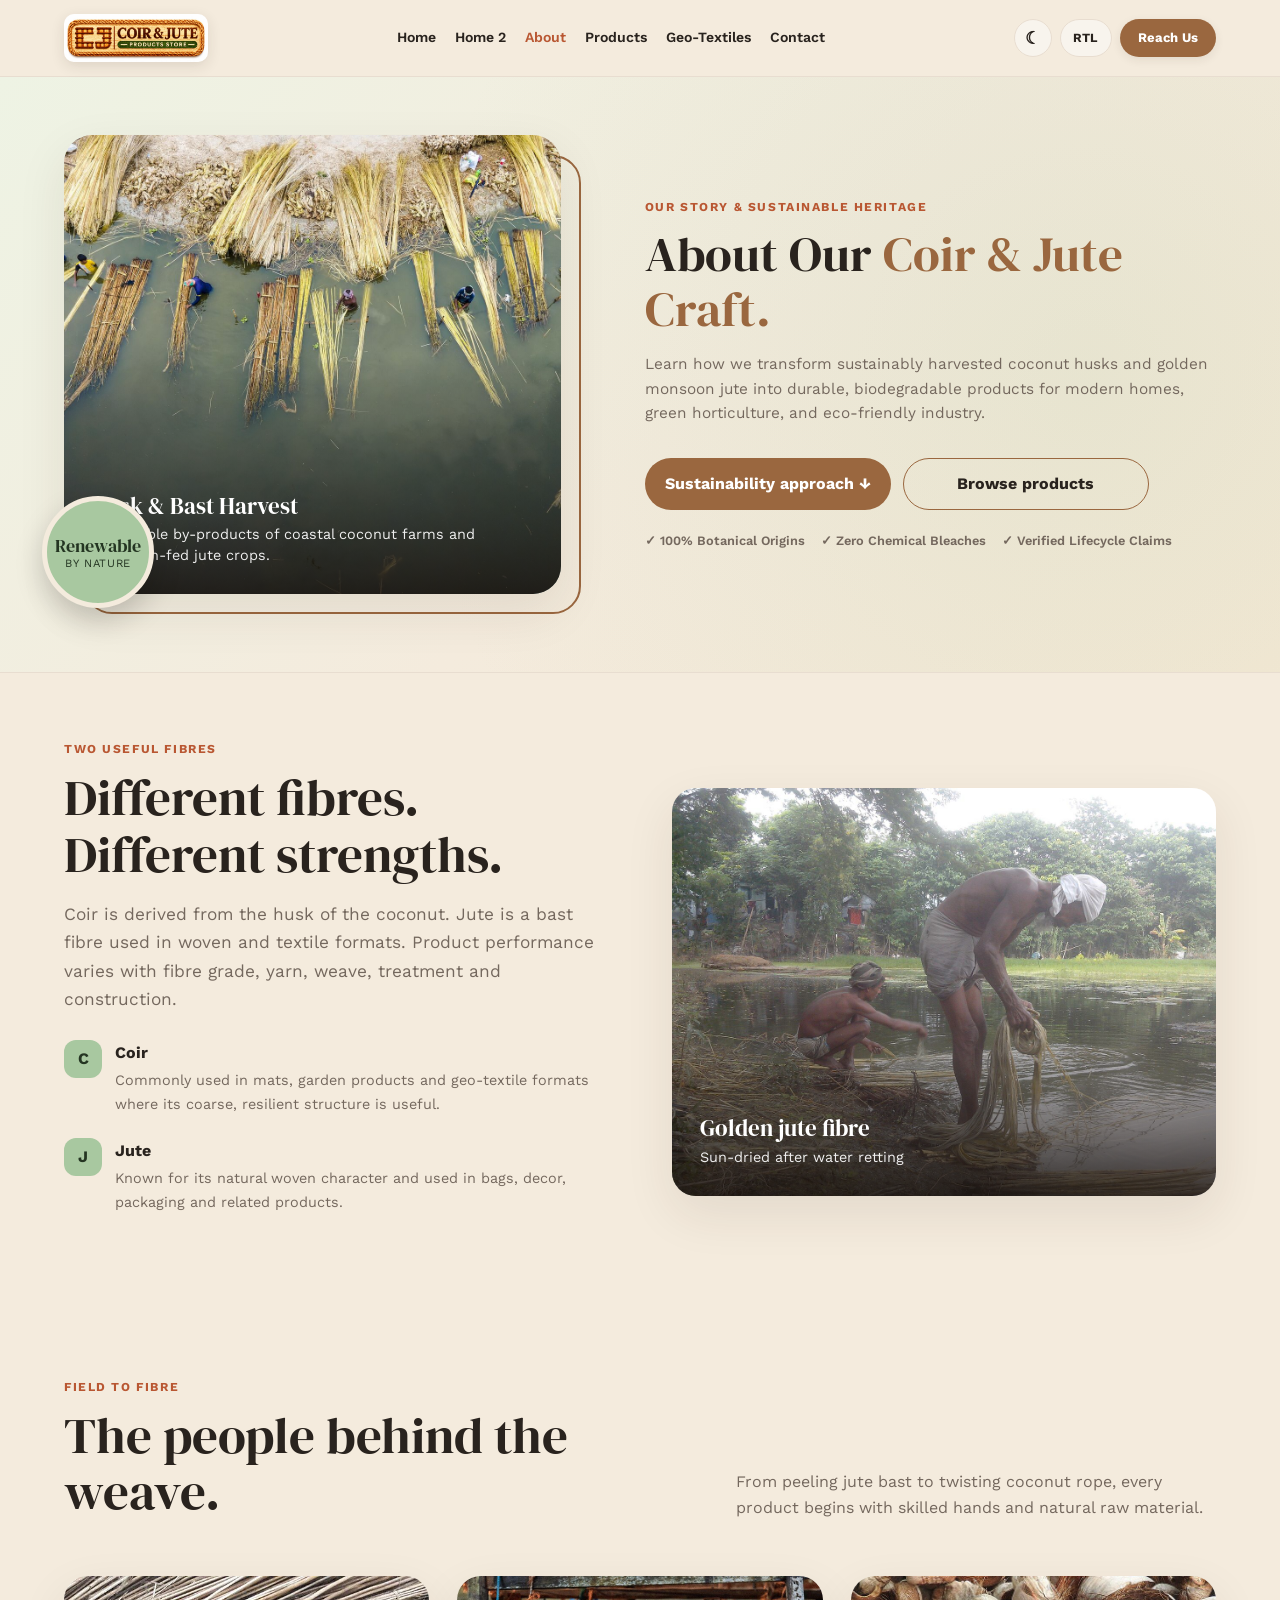
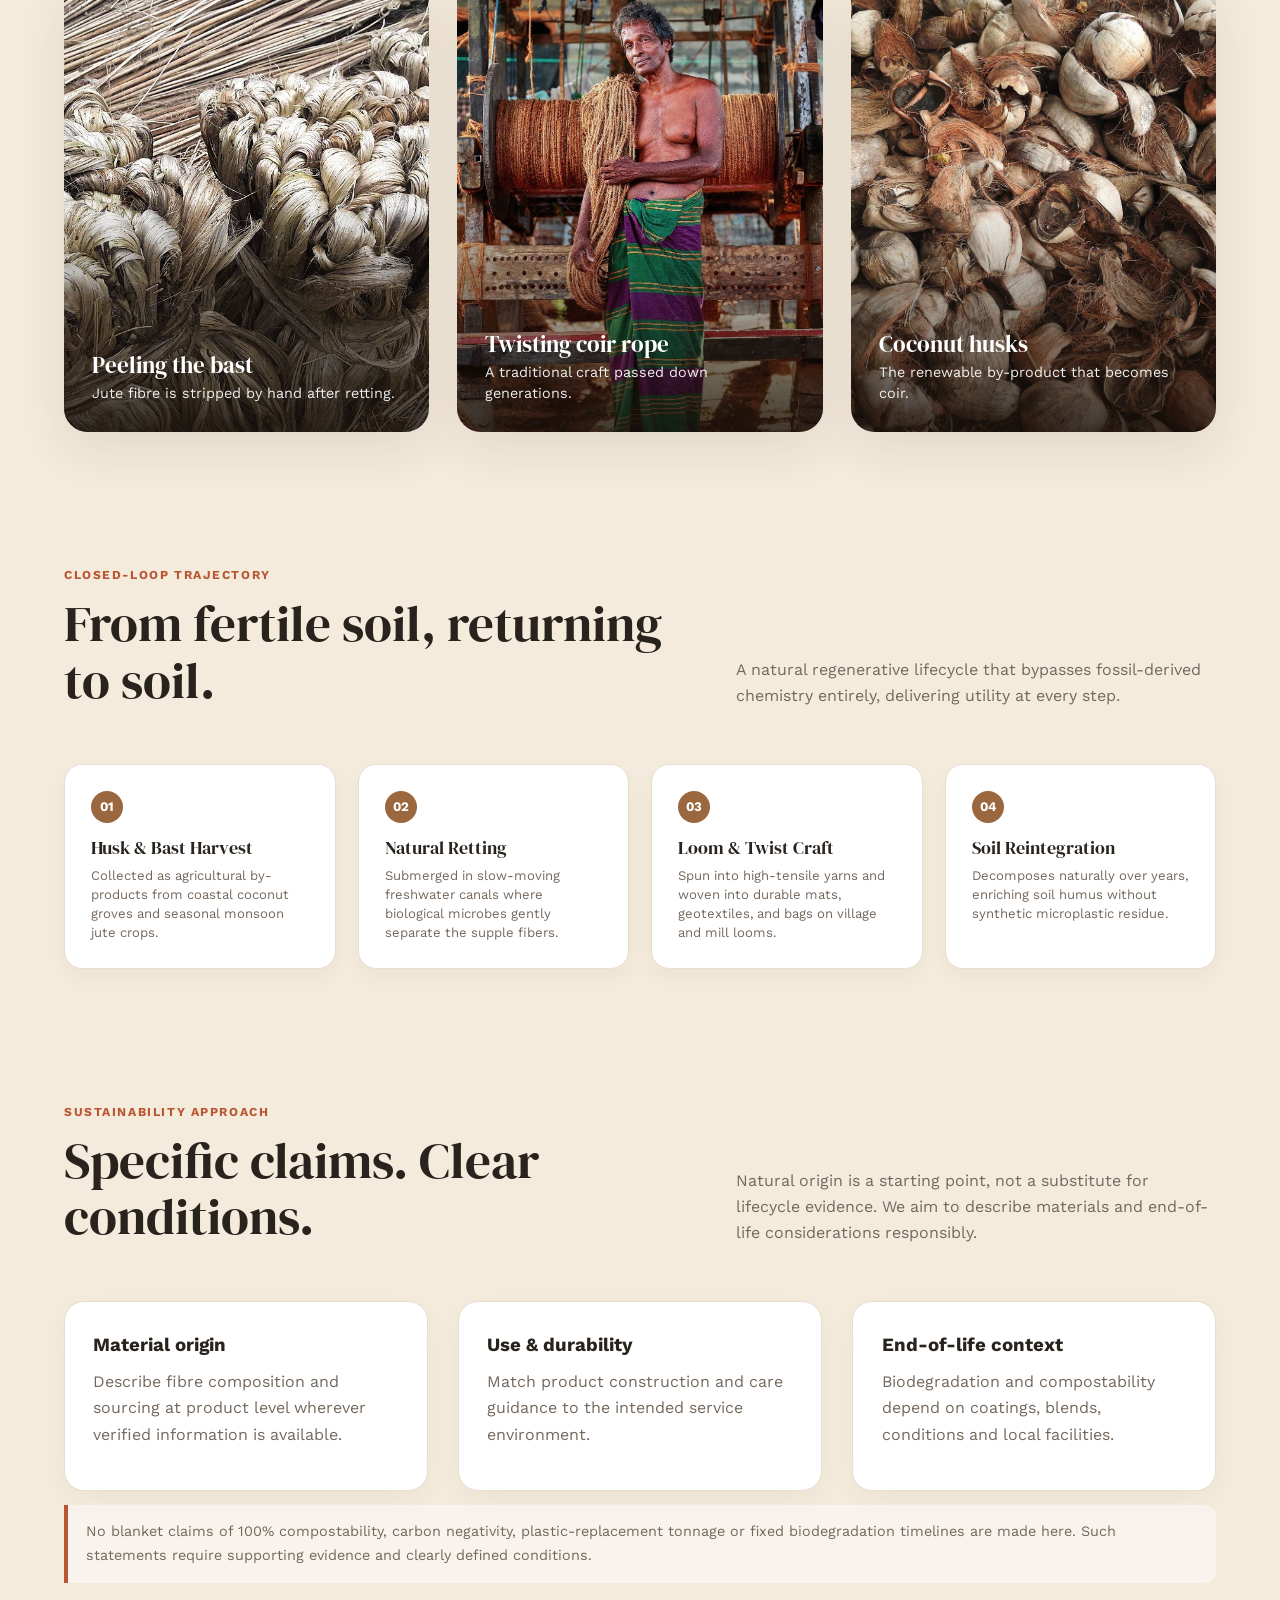
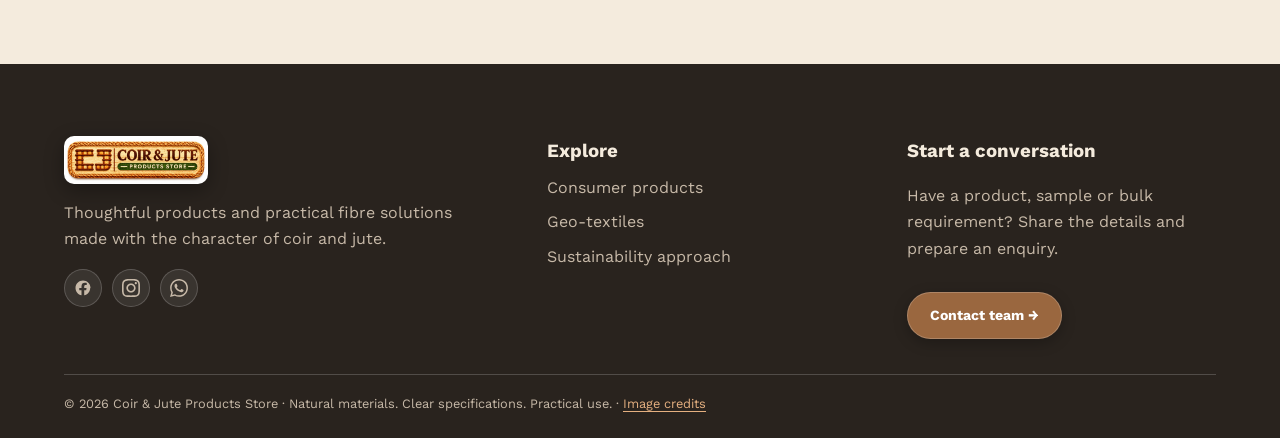
==== commit 49df7c67: "secondcommit" ====
--- a/about.html
+++ b/about.html
@@ -1,10 +1,41 @@
-<!doctype html><html lang="en" data-theme="light" dir="ltr"><head><meta charset="utf-8"><meta name="viewport" content="width=device-width,initial-scale=1"><meta name="description" content="Coir and jute natural fibre products, home goods and geo-textile solutions."><title>About Coir & Jute | Coir & Jute</title><link rel="icon" type="image/png" href="assets/favicon.png"><link rel="apple-touch-icon" href="assets/favicon.png"><link rel="stylesheet" href="assets/styles.css"></head><body><header class="site-header"><div class="container nav-wrap"><a class="brand" href="index.html" aria-label="Coir & Jute Products Store - Home"><img class="brand-logo" src="assets/logo.jpg" alt="Coir & Jute Products Store" width="1024" height="341"></a><nav class="nav-links"><div class="nav-items"><a class="" href="index.html">Home</a><a class="" href="home-2.html">Home 2</a><a class="active" href="about.html">About</a><a class="" href="products.html">Products</a><a class="" href="geo-textiles.html">Geo-Textiles</a><a class="" href="contact.html">Contact</a></div><div class="nav-tools"><button class="tool" data-theme-toggle aria-label="Toggle theme" title="Toggle theme">☾</button><button class="tool" data-dir-toggle aria-label="Toggle text direction" title="Toggle text direction">RTL</button><a class="btn btn-primary nav-cta" href="contact.html">Reach Us</a></div></nav><button class="menu-toggle" aria-label="Toggle menu">☰</button></div></header><main><section class="hero hero-about hx-offset">
+<!doctype html>
+<html lang="en" data-theme="light" dir="ltr">
+
+<head>
+  <meta charset="utf-8">
+  <meta name="viewport" content="width=device-width,initial-scale=1">
+  <meta name="description" content="Coir and jute natural fibre products, home goods and geo-textile solutions.">
+  <title>About Our Natural Fibres | Sustainable Coir & Jute Craft</title>
+  <link rel="icon" type="image/png" href="assets/favicon.png">
+  <link rel="apple-touch-icon" href="assets/favicon.png">
+  <link rel="stylesheet" href="assets/styles.css">
+</head>
+
+<body>
+  <header class="site-header">
+    <div class="container nav-wrap"><a class="brand" href="index.html"
+        aria-label="Coir & Jute Products Store - Home"><img class="brand-logo" src="assets/logo.jpg"
+          alt="Coir & Jute Products Store" width="144" height="48"></a>
+      <nav class="nav-links">
+        <div class="nav-items"><a class="" href="index.html">Home</a><a class="" href="home-2.html">Home 2</a><a
+            class="active" href="about.html">About</a><a class="" href="products.html">Products</a><a class=""
+            href="geo-textiles.html">Geo-Textiles</a><a class="" href="contact.html">Contact</a></div>
+        <div class="nav-tools"><button class="tool" data-theme-toggle aria-label="Toggle theme"
+            title="Toggle theme">☾</button><button class="tool" data-dir-toggle aria-label="Toggle text direction"
+            title="Toggle text direction">RTL</button><a class="btn btn-primary nav-cta" href="contact.html">Reach
+            Us</a></div>
+      </nav><button class="menu-toggle" aria-label="Toggle menu">☰</button>
+    </div>
+  </header>
+  <main>
+    <section class="hero hero-about hx-offset">
   <div class="hero-bg-pattern hero-pattern-rings" aria-hidden="true"></div>
   <div class="container hero-grid">
     <div class="hero-content">
-      <div class="eyebrow">Origin • Craft • Sustainability</div>
-      <h1 class="display">A practical appreciation for <span>natural fibres.</span></h1>
-      <p class="lead">Coir and jute bring distinct textures and functional qualities to home products, horticulture, packaging and landscape applications. The right choice depends on the use, construction and specification.</p>
+      <div class="eyebrow"><span class="eyebrow-dot"></span> Our Story & Sustainable Heritage</div>
+      <h1 class="display">About Our <span>Coir & Jute Craft.</span></h1>
+      <p class="lead">Learn how we transform sustainably harvested coconut husks and golden monsoon jute into durable,
+        biodegradable products for modern homes, green horticulture, and eco-friendly industry.</p>
       <div class="hero-actions">
         <a class="btn btn-primary" href="#sustainability">Sustainability approach ↓</a>
         <a class="btn btn-outline" href="products.html">Browse products</a>
@@ -25,4 +56,183 @@
       </div>
     </div>
   </div>
-</section><section class="section"><div class="container split"><div><div class="eyebrow">Two useful fibres</div><h2 class="display">Different fibres. Different strengths.</h2><p class="lead">Coir is derived from the husk of the coconut. Jute is a bast fibre used in woven and textile formats. Product performance varies with fibre grade, yarn, weave, treatment and construction.</p><div class="feature-list"><div class="feature"><div class="feature-icon">C</div><div><b>Coir</b><p>Commonly used in mats, garden products and geo-textile formats where its coarse, resilient structure is useful.</p></div></div><div class="feature"><div class="feature-icon">J</div><div><b>Jute</b><p>Known for its natural woven character and used in bags, decor, packaging and related products.</p></div></div></div></div><figure class="photo-frame split-photo cap"><img src="assets/images/about-jute-fibre.jpg" alt="Golden jute fibre drying in the sun" loading="lazy" decoding="async"><figcaption><strong>Golden jute fibre</strong><span>Sun-dried after water retting</span></figcaption></figure></div></section><section class="section"><div class="container"><div class="section-head"><div><div class="eyebrow">Field to fibre</div><h2 class="display">The people behind the weave.</h2></div><p>From peeling jute bast to twisting coconut rope, every product begins with skilled hands and natural raw material.</p></div><div class="photo-strip"><figure class="photo-frame cap"><img src="assets/images/about-peeling-jute.jpg" alt="Farmer peeling jute fibre from the stem" loading="lazy" decoding="async"><figcaption><strong>Peeling the bast</strong><span>Jute fibre is stripped by hand after retting.</span></figcaption></figure><figure class="photo-frame cap"><img src="assets/images/about-rope-worker.jpg" alt="Traditional worker twisting coconut coir rope" loading="lazy" decoding="async" style="object-position:center 30%"><figcaption><strong>Twisting coir rope</strong><span>A traditional craft passed down generations.</span></figcaption></figure><figure class="photo-frame cap"><img src="assets/images/about-coconut-husks.jpg" alt="Heaps of coconut husks ready for fibre extraction" loading="lazy" decoding="async"><figcaption><strong>Coconut husks</strong><span>The renewable by-product that becomes coir.</span></figcaption></figure></div></div></section><section class="section" id="sustainability"><div class="container"><div class="section-head"><div><div class="eyebrow">Sustainability approach</div><h2 class="display">Specific claims. Clear conditions.</h2></div><p>Natural origin is a starting point, not a substitute for lifecycle evidence. We aim to describe materials and end-of-life considerations responsibly.</p></div><div class="grid-3"><div class="card card-pad"><h3>Material origin</h3><p>Describe fibre composition and sourcing at product level wherever verified information is available.</p></div><div class="card card-pad"><h3>Use & durability</h3><p>Match product construction and care guidance to the intended service environment.</p></div><div class="card card-pad"><h3>End-of-life context</h3><p>Biodegradation and compostability depend on coatings, blends, conditions and local facilities.</p></div></div><p class="notice">No blanket claims of 100% compostability, carbon negativity, plastic-replacement tonnage or fixed biodegradation timelines are made here. Such statements require supporting evidence and clearly defined conditions.</p></div></section></main><footer class="footer"><div class="container"><div class="footer-grid"><div><a class="brand" href="index.html" aria-label="Coir & Jute Products Store - Home"><img class="brand-logo" src="assets/logo.jpg" alt="Coir & Jute Products Store" width="1024" height="341"></a><p>Thoughtful products and practical fibre solutions made with the character of coir and jute.</p></div><div><h3>Explore</h3><div class="footer-links"><a href="products.html">Consumer products</a><a href="geo-textiles.html">Geo-textiles</a><a href="about.html#sustainability">Sustainability approach</a><a href="home-2.html">Wholesale & export</a></div></div><div><h3>Start a conversation</h3><p>Have a product, sample or bulk requirement? Share the details and prepare an enquiry.</p><a class="text-link" href="contact.html">Contact the team →</a></div></div><div class="footer-bottom">© <span data-year></span> Coir & Jute Products Store · Natural materials. Clear specifications. Practical use. · <a href="credits.html">Image credits</a></div></div></footer><script src="assets/app.js"></script></body></html>+</section>
+<!-- SECTION 1: Two Useful Fibres Split -->
+<section class="section">
+  <div class="container split">
+    <div>
+      <div class="eyebrow">Two useful fibres</div>
+      <h2 class="display">Different fibres. Different strengths.</h2>
+      <p class="lead">Coir is derived from the husk of the coconut. Jute is a bast fibre used in woven and textile
+        formats. Product performance varies with fibre grade, yarn, weave, treatment and construction.</p>
+      <div class="feature-list">
+        <div class="feature">
+          <div class="feature-icon">C</div>
+          <div><b>Coir</b>
+            <p>Commonly used in mats, garden products and geo-textile formats where its coarse, resilient structure is
+              useful.</p>
+          </div>
+        </div>
+        <div class="feature">
+          <div class="feature-icon">J</div>
+          <div><b>Jute</b>
+            <p>Known for its natural woven character and used in bags, decor, packaging and related products.</p>
+          </div>
+        </div>
+      </div>
+    </div>
+    <figure class="photo-frame split-photo cap">
+      <img src="assets/images/about-jute-fibre.jpg" alt="Golden jute fibre drying in the sun" loading="lazy"
+        decoding="async">
+      <figcaption><strong>Golden jute fibre</strong><span>Sun-dried after water retting</span></figcaption>
+    </figure>
+  </div>
+</section>
+
+<!-- SECTION 2: The People Behind the Weave Photo Strip -->
+<section class="section">
+  <div class="container">
+    <div class="section-head">
+      <div>
+        <div class="eyebrow">Field to fibre</div>
+        <h2 class="display">The people behind the weave.</h2>
+      </div>
+      <p>From peeling jute bast to twisting coconut rope, every product begins with skilled hands and natural raw
+        material.</p>
+    </div>
+    <div class="photo-strip">
+      <figure class="photo-frame cap">
+        <img src="assets/images/about-peeling-jute.jpg" alt="Farmer peeling jute fibre from the stem" loading="lazy"
+          decoding="async">
+        <figcaption><strong>Peeling the bast</strong><span>Jute fibre is stripped by hand after retting.</span>
+        </figcaption>
+      </figure>
+      <figure class="photo-frame cap">
+        <img src="assets/images/about-rope-worker.jpg" alt="Traditional worker twisting coconut coir rope"
+          loading="lazy" decoding="async" style="object-position:center 30%">
+        <figcaption><strong>Twisting coir rope</strong><span>A traditional craft passed down generations.</span>
+        </figcaption>
+      </figure>
+      <figure class="photo-frame cap">
+        <img src="assets/images/about-coconut-husks.jpg" alt="Heaps of coconut husks ready for fibre extraction"
+          loading="lazy" decoding="async">
+        <figcaption><strong>Coconut husks</strong><span>The renewable by-product that becomes coir.</span></figcaption>
+      </figure>
+    </div>
+  </div>
+</section>
+
+<!-- SECTION 3: Circular Lifecycle Pipeline -->
+<section class="section">
+  <div class="container">
+    <div class="section-head">
+      <div>
+        <div class="eyebrow">Closed-Loop Trajectory</div>
+        <h2 class="display">From fertile soil, returning to soil.</h2>
+      </div>
+      <p>A natural regenerative lifecycle that bypasses fossil-derived chemistry entirely, delivering utility at every
+        step.</p>
+    </div>
+    <div class="lifecycle-track">
+      <div class="lifecycle-node">
+        <span class="lifecycle-node-step">01</span>
+        <h4>Husk & Bast Harvest</h4>
+        <p>Collected as agricultural by-products from coastal coconut groves and seasonal monsoon jute crops.</p>
+      </div>
+      <div class="lifecycle-node">
+        <span class="lifecycle-node-step">02</span>
+        <h4>Natural Retting</h4>
+        <p>Submerged in slow-moving freshwater canals where biological microbes gently separate the supple fibers.</p>
+      </div>
+      <div class="lifecycle-node">
+        <span class="lifecycle-node-step">03</span>
+        <h4>Loom & Twist Craft</h4>
+        <p>Spun into high-tensile yarns and woven into durable mats, geotextiles, and bags on village and mill looms.
+        </p>
+      </div>
+      <div class="lifecycle-node">
+        <span class="lifecycle-node-step">04</span>
+        <h4>Soil Reintegration</h4>
+        <p>Decomposes naturally over years, enriching soil humus without synthetic microplastic residue.</p>
+      </div>
+    </div>
+  </div>
+</section>
+
+<!-- SECTION 4: Sustainability Approach & Disclosure -->
+<section class="section" id="sustainability">
+  <div class="container">
+    <div class="section-head">
+      <div>
+        <div class="eyebrow">Sustainability approach</div>
+        <h2 class="display">Specific claims. Clear conditions.</h2>
+      </div>
+      <p>Natural origin is a starting point, not a substitute for lifecycle evidence. We aim to describe materials and
+        end-of-life considerations responsibly.</p>
+    </div>
+    <div class="grid-3">
+      <div class="card card-pad">
+        <h3>Material origin</h3>
+        <p>Describe fibre composition and sourcing at product level wherever verified information is available.</p>
+      </div>
+      <div class="card card-pad">
+        <h3>Use & durability</h3>
+        <p>Match product construction and care guidance to the intended service environment.</p>
+      </div>
+      <div class="card card-pad">
+        <h3>End-of-life context</h3>
+        <p>Biodegradation and compostability depend on coatings, blends, conditions and local facilities.</p>
+      </div>
+    </div>
+    <p class="notice">No blanket claims of 100% compostability, carbon negativity, plastic-replacement tonnage or fixed
+      biodegradation timelines are made here. Such statements require supporting evidence and clearly defined
+      conditions.</p>
+  </div>
+</section>
+</main>
+<footer class="footer">
+  <div class="container">
+    <div class="footer-grid">
+      <div><a class="brand" href="index.html" aria-label="Coir &amp; Jute Products Store - Home"><img class="brand-logo"
+            src="assets/logo.jpg" alt="Coir &amp; Jute Products Store" width="144" height="48"></a>
+        <p>Thoughtful products and practical fibre solutions made with the character of coir and jute.</p>
+        <div class="footer-socials" aria-label="Social media channels"><a class="social-icon-btn"
+            href="https://facebook.com" target="_blank" rel="noopener noreferrer" aria-label="Facebook"><svg width="18"
+              height="18" viewBox="0 0 24 24" fill="currentColor" aria-hidden="true">
+              <path
+                d="M22 12c0-5.52-4.48-10-10-10S2 6.48 2 12c0 4.84 3.44 8.87 8 9.8V15H7v-3h3V9.5C10 6.46 11.82 5 14.45 5c1.26 0 2.55.22 2.55.22v2.8h-1.44c-1.5 0-1.96.93-1.96 1.89V12h3.15l-.5 3h-2.65v6.8c4.56-.93 8-4.96 8-9.8z" />
+            </svg></a><a class="social-icon-btn" href="https://instagram.com" target="_blank" rel="noopener noreferrer"
+            aria-label="Instagram"><svg width="18" height="18" viewBox="0 0 24 24" fill="currentColor"
+              aria-hidden="true">
+              <path
+                d="M12 2.163c3.204 0 3.584.012 4.85.07 3.252.148 4.771 1.691 4.919 4.919.058 1.265.069 1.645.069 4.849 0 3.205-.012 3.584-.069 4.849-.149 3.225-1.664 4.771-4.919 4.919-1.266.058-1.644.07-4.85.07-3.204 0-3.584-.012-4.849-.07-3.26-.149-4.771-1.699-4.919-4.92-.058-1.265-.07-1.644-.07-4.849 0-3.204.013-3.583.07-4.849.149-3.227 1.664-4.771 4.919-4.919 1.266-.057 1.645-.069 4.849-.069zm0-2.163c-3.259 0-3.667.014-4.947.072-4.358.2-6.78 2.618-6.98 6.98-.059 1.281-.073 1.689-.073 4.948 0 3.259.014 3.668.072 4.948.2 4.358 2.618 6.78 6.98 6.98 1.281.058 1.689.072 4.948.072 3.259 0 3.668-.014 4.948-.072 4.354-.2 6.782-2.618 6.979-6.98.059-1.28.073-1.689.073-4.948 0-3.259-.014-3.667-.072-4.947-.196-4.354-2.617-6.78-6.979-6.98-1.281-.059-1.69-.073-4.949-.073zm0 5.838c-3.403 0-6.162 2.759-6.162 6.162s2.759 6.163 6.162 6.163 6.162-2.759 6.162-6.163c0-3.403-2.759-6.162-6.162-6.162zm0 10.162c-2.209 0-4-1.79-4-4 0-2.209 1.791-4 4-4s4 1.791 4 4c0 2.21-1.791 4-4 4zm6.406-11.845c-.796 0-1.441.645-1.441 1.44s.645 1.44 1.441 1.44c.795 0 1.439-.645 1.439-1.44s-.644-1.44-1.439-1.44z" />
+            </svg></a><a class="social-icon-btn" href="https://whatsapp.com" target="_blank" rel="noopener noreferrer"
+            aria-label="WhatsApp"><svg width="18" height="18" viewBox="0 0 24 24" fill="currentColor"
+              aria-hidden="true">
+              <path
+                d="M.057 24l1.687-6.163c-1.041-1.804-1.588-3.849-1.587-5.946.003-6.556 5.338-11.891 11.893-11.891 3.181.001 6.167 1.24 8.413 3.488 2.245 2.248 3.481 5.236 3.48 8.414-.003 6.557-5.338 11.892-11.893 11.892-1.99-.001-3.951-.5-5.688-1.448l-6.305 1.654zm6.597-3.807c1.676.995 3.276 1.591 5.392 1.592 5.448 0 9.886-4.434 9.889-9.885.002-5.462-4.415-9.89-9.881-9.892-5.452 0-9.887 4.434-9.889 9.884-.001 2.225.651 3.891 1.746 5.634l-.999 3.648 3.742-.981zm11.387-5.464c-.074-.124-.272-.198-.57-.347-.297-.149-1.758-.868-2.031-.967-.272-.099-.47-.149-.669.149-.198.297-.768.967-.941 1.165-.173.198-.347.223-.644.074-.297-.149-1.255-.462-2.39-1.475-.883-.788-1.48-1.761-1.653-2.059-.173-.297-.018-.458.13-.606.134-.133.297-.347.446-.521.151-.172.2-.296.3-.495.099-.198.05-.372-.025-.521-.075-.148-.669-1.611-.916-2.206-.242-.579-.487-.501-.669-.51l-.57-.01c-.198 0-.52.074-.792.372s-1.04 1.016-1.04 2.479 1.065 2.876 1.213 3.074c.149.198 2.095 3.2 5.076 4.487.709.306 1.263.489 1.694.626.712.226 1.36.194 1.872.118.571-.085 1.758-.719 2.006-1.413.248-.695.248-1.29.173-1.414z" />
+            </svg></a></div>
+      </div>
+      <div>
+        <h3>Explore</h3>
+        <div class="footer-links"><a href="products.html">Consumer products</a><a
+            href="geo-textiles.html">Geo-textiles</a><a href="about.html#sustainability">Sustainability approach</a></div>
+      </div>
+      <div>
+        <h3>Start a conversation</h3>
+        <p>Have a product, sample or bulk requirement? Share the details and prepare an enquiry.</p><a
+          class="btn btn-primary footer-cta-btn" href="contact.html">Contact team →</a>
+      </div>
+    </div>
+    <div class="footer-bottom">© <span data-year></span> Coir &amp; Jute Products Store · Natural materials. Clear
+      specifications. Practical use. · <a href="credits.html">Image credits</a></div>
+  </div>
+</footer>
+<script src="assets/app.js"></script><button class="back-to-top" id="back-to-top" type="button" aria-label="Back to top"
+  title="Back to top"><svg width="20" height="20" viewBox="0 0 24 24" fill="none" stroke="currentColor"
+    stroke-width="2.5" stroke-linecap="round" stroke-linejoin="round" aria-hidden="true">
+    <polyline points="18 15 12 9 6 15"></polyline>
+  </svg></button>
+</body>
+
+</html>
--- a/assets/styles.css
+++ b/assets/styles.css
@@ -1,23 +1,22 @@
 @import url('https://fonts.googleapis.com/css2?family=DM+Serif+Display&family=Work+Sans:wght@400;500;600;700&display=swap');
 :root{--kraft:#9A673F;--rust:#B95732;--sage:#A8C8A0;--cream:#F4EBDD;--white:#fff;--ink:#29231E;--muted:#74685e;--line:#e8ddd0;--surface:#fff;--soft:#f8f4ed;--shadow:0 18px 50px #34251817;--radius:20px;--header-h:76px} [data-theme=dark]{--cream:#211d19;--white:#29231e;--ink:#f7f0e7;--muted:#c2b4a5;--line:#514337;--surface:#302820;--soft:#27221d;--shadow:0 18px 50px #0004}
-*{box-sizing:border-box}html{scroll-behavior:smooth}body{margin:0;background:var(--cream);color:var(--ink);font:16px/1.65 'Work Sans',sans-serif}a{color:inherit;text-decoration:none}button,input,select,textarea{font:inherit}button,.btn{cursor:pointer;border:0;border-radius:99px;padding:12px 20px;font-weight:700;display:inline-flex;align-items:center;gap:8px}.btn-primary{background:var(--kraft);color:#fff}.btn-rust{background:var(--rust);color:#fff}.btn-outline{border:1px solid var(--kraft);color:var(--ink);background:transparent}.container{width:min(1160px,calc(100% - 40px));margin:auto}.eyebrow,.tag{color:var(--rust);font-size:.76rem;font-weight:700;letter-spacing:.13em;text-transform:uppercase}.display{font:400 clamp(2rem,4vw,3.5rem)/1.1 'DM Serif Display',serif;margin:10px 0 18px}.display span{color:var(--kraft)}h1.display{font-size:clamp(2.8rem,6vw,5.4rem)}h3{margin:0 0 8px}.lead{font-size:1.08rem;color:var(--muted);max-width:690px}.muted,p{color:var(--muted)}.section{padding:82px 0}.section-head{display:flex;justify-content:space-between;align-items:end;gap:28px;margin-bottom:30px}.section-head p{max-width:480px}.site-header{position:sticky;top:0;z-index:9;background:color-mix(in srgb,var(--cream) 93%,transparent);backdrop-filter:blur(14px);border-bottom:1px solid var(--line)}.nav-wrap{height:76px;display:flex;justify-content:space-between;align-items:center;gap:16px}.brand{display:flex;align-items:center;gap:10px;font-weight:700;letter-spacing:.05em}.brand small{display:block;font-size:.6rem;color:var(--muted);letter-spacing:.15em}.brand-mark{width:40px;height:40px;background:var(--kraft);color:white;border-radius:50% 50% 50% 10%;display:grid;place-items:center;font-size:23px}.nav-links{display:flex;gap:19px;font-size:.88rem;font-weight:600}.nav-links a.active,.nav-links a:hover{color:var(--rust)}.nav-tools{display:flex;gap:8px;align-items:center}.tool,.menu-toggle{background:var(--soft);color:var(--ink);border:1px solid var(--line);border-radius:99px;font-weight:700;display:inline-flex;align-items:center;justify-content:center;height:38px;box-sizing:border-box;cursor:pointer;transition:all .2s ease}.tool:hover{border-color:var(--kraft);color:var(--rust)}.tool[data-theme-toggle]{width:38px;padding:0;font-size:1.05rem;line-height:1}.tool[data-dir-toggle]{padding:0 12px;font-size:.78rem;letter-spacing:.04em}.nav-cta{height:38px;padding:0 18px;font-size:.82rem;font-weight:700;border-radius:99px;background:var(--kraft);color:#fff!important;display:inline-flex;align-items:center;justify-content:center;white-space:nowrap;transition:all .2s ease;box-shadow:0 3px 10px #34251817;text-decoration:none}.nav-cta:hover{background:var(--rust);transform:translateY(-1px);box-shadow:0 6px 16px #34251824}.menu-toggle{display:none;width:38px;font-size:1.15rem}.hero,.home2{min-height:calc(100vh - var(--header-h,76px));min-height:calc(100dvh - var(--header-h,76px));display:flex;align-items:center;padding:clamp(28px,4vh,54px) 0;box-sizing:border-box;position:relative}.hero > .container,.home2 > .container{width:min(1160px,calc(100% - 40px))}.hero-grid,.split{display:grid;grid-template-columns:1.12fr 0.88fr;gap:clamp(30px,4vw,50px);align-items:center;width:100%}.hero h1.display,.home2 h1.display{font-size:clamp(2.15rem,4vw,3.6rem);line-height:1.12;margin:8px 0 14px}.hero .lead,.home2 .lead{font-size:clamp(.98rem,1.15vw,1.06rem);line-height:1.6;margin:0 0 18px}.hero-art,.visual{min-height:clamp(330px,46vh,450px);border-radius:44% 44% 20px 20px;position:relative;overflow:hidden;background:linear-gradient(140deg,#c49b73,#765139 60%,#3c4e35);box-shadow:var(--shadow)}.hero-art:before{content:'';position:absolute;width:220px;height:220px;border:18px solid #e7d4b5;border-radius:50%;right:15%;top:16%;box-shadow:inset 0 0 0 7px #76513955}.hero-art:after{content:'';position:absolute;width:125px;height:220px;background:linear-gradient(135deg,#9bb18a,#314d34);border-radius:100% 0 100% 0;left:15%;top:22%;transform:rotate(28deg)}.art-label{position:absolute;bottom:25px;left:25px;color:white;z-index:2}.art-label strong{display:block;font:2rem 'DM Serif Display'}.hero-actions,.pills,.filters{display:flex;gap:10px;flex-wrap:wrap;margin-top:25px}.pill{border:1px solid var(--line);border-radius:99px;padding:7px 12px;background:var(--surface);font-size:.8rem;color:var(--muted)}.trust{background:var(--ink);color:var(--cream);padding:18px}.trust .container{display:flex;justify-content:space-between;gap:15px;flex-wrap:wrap}.trust span:before{content:'✳ ';color:var(--sage)}.grid-3{display:grid;grid-template-columns:repeat(3,1fr);gap:20px}.grid-2{display:grid;grid-template-columns:repeat(2,1fr);gap:20px}.card{background:var(--surface);border:1px solid var(--line);border-radius:var(--radius);overflow:hidden;box-shadow:0 8px 28px #3425180a}.card-pad{padding:23px}.product-art{height:205px;display:grid;place-items:center;background:linear-gradient(140deg,#e7d4b8,#a27b5c)}.product-art:after{content:'';position:absolute}.shape{width:140px;height:140px;border:14px solid #9a673f;border-radius:50%;box-shadow:inset 0 0 0 5px #e8cda9,0 15px 24px #51341f33}.bag .shape{width:110px;height:125px;border-radius:14px 14px 28px 28px}.garden{background:linear-gradient(140deg,#c4d0ad,#687b51)}.garden .shape{border-radius:18px 18px 40px 40px}.net .shape{width:180px;height:120px;border:8px dashed #8a603f;border-radius:8px}.tag{display:block;margin-bottom:7px}.card p{margin:8px 0 14px}.text-link{color:var(--rust);font-weight:700;font-size:.9rem}.visual{border-radius:20px;min-height:350px}.feature-list{display:grid;gap:15px;margin:22px 0}.feature{display:flex;gap:13px}.feature-icon{width:38px;height:38px;flex:none;border-radius:12px;background:var(--sage);color:#243522;display:grid;place-items:center;font-weight:700}.feature p{margin:3px 0;font-size:.9rem}.banner{background:var(--sage);color:#243522;padding:38px;border-radius:20px;display:flex;align-items:center;justify-content:space-between;gap:25px}.banner p{color:#344631;max-width:600px}.page-hero{padding:clamp(44px,6vh,64px) 0 clamp(32px,4.5vh,46px);background:linear-gradient(125deg,var(--soft) 0%,var(--cream) 100%);border-bottom:1px solid var(--line)}.page-hero .display{font-size:clamp(2.1rem,3.8vw,3.2rem);line-height:1.15;margin:8px 0 12px}.page-hero .lead{font-size:clamp(.98rem,1.15vw,1.06rem);line-height:1.6;margin:0;max-width:720px}.filters button{background:var(--surface);color:var(--ink);border:1px solid var(--line)}.filters button.active{background:var(--kraft);color:white}.spec-table{width:100%;border-collapse:collapse;background:var(--surface);border-radius:14px;overflow:hidden}.spec-table th,.spec-table td{text-align:left;padding:13px 15px;border-bottom:1px solid var(--line)}.spec-table th{background:var(--soft)}.spec-table td{color:var(--muted);font-size:.9rem}.notice{padding:15px 18px;background:var(--soft);border-left:4px solid var(--rust);border-radius:0 12px 12px 0;color:var(--muted);font-size:.9rem}.field{display:grid;gap:6px;margin-bottom:14px}.field label{font-weight:700;font-size:.84rem}.field input,.field select,.field textarea{padding:12px;border:1px solid var(--line);border-radius:11px;background:var(--surface);color:var(--ink);width:100%}.field textarea{min-height:110px}.form-grid{display:grid;grid-template-columns:1fr 1fr;gap:0 14px}.full{grid-column:1/-1}.footer{background:var(--ink);color:var(--cream);padding:50px 0 20px}.footer-grid{display:grid;grid-template-columns:1.4fr 1fr 1fr;gap:30px}.footer p,.footer a{color:#c7b9a8}.footer-links{display:grid;gap:8px}.footer-bottom{border-top:1px solid #ffffff30;margin-top:35px;padding-top:18px;font-size:.8rem;color:#c7b9a8}.home2{background:#201b17;color:#f8efe2;border-bottom:1px solid rgba(255,255,255,0.08)}.home2 .eyebrow{color:#d8a87b}.home2 .display span{color:#e5b080}.home2 .lead{color:#c9b9a7}.home2 .hero-art{background:linear-gradient(140deg,#9b6c43,#573a26 60%,#293824);box-shadow:0 18px 50px rgba(0,0,0,0.45),inset 0 0 0 1px rgba(255,255,255,0.08)}.metrics{display:flex;gap:30px;margin-top:28px}.metrics strong{display:block;color:#d8b58e;font:1.8rem 'DM Serif Display'}.metrics span{font-size:.75rem;color:#c9b9a7}.list-item{padding:17px;background:var(--surface);border:1px solid var(--line);border-radius:13px}.list-item span{display:block;color:var(--muted);font-size:.85rem}
+*{box-sizing:border-box}html{scroll-behavior:smooth}body{margin:0;background:var(--cream);color:var(--ink);font:16px/1.65 'Work Sans',sans-serif}a{color:inherit;text-decoration:none}button,input,select,textarea{font:inherit}button,.btn{cursor:pointer;border:0;border-radius:99px;padding:12px 20px;font-weight:700;display:inline-flex;align-items:center;gap:8px}.btn-primary{background:var(--kraft);color:#fff}.btn-rust{background:var(--rust);color:#fff}.btn-outline{border:1px solid var(--kraft);color:var(--ink);background:transparent}.container{width:min(1160px,calc(100% - 40px));margin:auto}.eyebrow,.tag{color:var(--rust);font-size:.76rem;font-weight:700;letter-spacing:.13em;text-transform:uppercase}.display{font:400 clamp(2rem,4vw,3.5rem)/1.1 'DM Serif Display',serif;margin:10px 0 18px}.display span{color:var(--kraft)}h1.display{font-size:clamp(2.8rem,6vw,5.4rem)}h3{margin:0 0 8px}.lead{font-size:1.08rem;color:var(--muted);max-width:690px}.muted,p{color:var(--muted)}.section{padding:82px 0}.section-head{display:flex;justify-content:space-between;align-items:end;gap:28px;margin-bottom:30px}.section-head p{max-width:480px}.site-header{position:sticky;top:0;z-index:9;background:color-mix(in srgb,var(--cream) 93%,transparent);backdrop-filter:blur(14px);border-bottom:1px solid var(--line)}.nav-wrap{height:76px;display:flex;justify-content:space-between;align-items:center;gap:16px}.brand{display:flex;align-items:center;gap:10px;font-weight:700;letter-spacing:.05em}.brand small{display:block;font-size:.6rem;color:var(--muted);letter-spacing:.15em}.brand-mark{width:40px;height:40px;background:var(--kraft);color:white;border-radius:50% 50% 50% 10%;display:grid;place-items:center;font-size:23px}.nav-links{display:flex;gap:19px;font-size:.88rem;font-weight:600}.nav-links a.active,.nav-links a:hover{color:var(--rust)}.nav-tools{display:flex;gap:8px;align-items:center}.tool,.menu-toggle{background:var(--soft);color:var(--ink);border:1px solid var(--line);border-radius:99px;font-weight:700;display:inline-flex;align-items:center;justify-content:center;height:38px;box-sizing:border-box;cursor:pointer;transition:all .2s ease}.tool:hover{border-color:var(--kraft);color:var(--rust)}.tool[data-theme-toggle]{width:38px;padding:0;font-size:1.05rem;line-height:1}.tool[data-dir-toggle]{padding:0 12px;font-size:.78rem;letter-spacing:.04em}.nav-cta{height:38px;padding:0 18px;font-size:.82rem;font-weight:700;border-radius:99px;background:var(--kraft);color:#fff!important;display:inline-flex;align-items:center;justify-content:center;white-space:nowrap;transition:all .2s ease;box-shadow:0 3px 10px #34251817;text-decoration:none}.nav-cta:hover{background:var(--rust);transform:translateY(-1px);box-shadow:0 6px 16px #34251824}.menu-toggle{display:none;width:38px;font-size:1.15rem}.hero,.home2{min-height:calc(100vh - var(--header-h,76px));min-height:calc(100dvh - var(--header-h,76px));display:flex;align-items:center;padding:clamp(28px,4vh,54px) 0;box-sizing:border-box;position:relative}.hero > .container,.home2 > .container{width:min(1160px,calc(100% - 40px))}.hero-grid,.split{display:grid;grid-template-columns:1.12fr 0.88fr;gap:clamp(30px,4vw,50px);align-items:center;width:100%}.hero h1.display,.home2 h1.display{font-size:clamp(2.15rem,4vw,3.6rem);line-height:1.12;margin:8px 0 14px}.hero .lead,.home2 .lead{font-size:clamp(.98rem,1.15vw,1.06rem);line-height:1.6;margin:0 0 18px}.hero-art,.visual{min-height:clamp(330px,46vh,450px);border-radius:44% 44% 20px 20px;position:relative;overflow:hidden;background:linear-gradient(140deg,#c49b73,#765139 60%,#3c4e35);box-shadow:var(--shadow)}.hero-art:before{content:'';position:absolute;width:220px;height:220px;border:18px solid #e7d4b5;border-radius:50%;right:15%;top:16%;box-shadow:inset 0 0 0 7px #76513955}.hero-art:after{content:'';position:absolute;width:125px;height:220px;background:linear-gradient(135deg,#9bb18a,#314d34);border-radius:100% 0 100% 0;left:15%;top:22%;transform:rotate(28deg)}.art-label{position:absolute;bottom:25px;left:25px;color:white;z-index:2}.art-label strong{display:block;font:2rem 'DM Serif Display'}.pills,.filters{display:flex;gap:10px;flex-wrap:wrap;margin-top:25px}.pill{border:1px solid var(--line);border-radius:99px;padding:7px 12px;background:var(--surface);font-size:.8rem;color:var(--muted)}.trust{background:var(--ink);color:var(--cream);padding:18px}.trust .container{display:flex;justify-content:space-between;gap:15px;flex-wrap:wrap}.trust span:before{content:'✳ ';color:var(--sage)}.grid-3{display:grid;grid-template-columns:repeat(3,1fr);gap:20px}.grid-2{display:grid;grid-template-columns:repeat(2,1fr);gap:20px}.card{background:var(--surface);border:1px solid var(--line);border-radius:var(--radius);overflow:hidden;box-shadow:0 8px 28px #3425180a}.card-pad{padding:23px}.product-art{height:205px;display:grid;place-items:center;background:linear-gradient(140deg,#e7d4b8,#a27b5c)}.product-art:after{content:'';position:absolute}.shape{width:140px;height:140px;border:14px solid #9a673f;border-radius:50%;box-shadow:inset 0 0 0 5px #e8cda9,0 15px 24px #51341f33}.bag .shape{width:110px;height:125px;border-radius:14px 14px 28px 28px}.garden{background:linear-gradient(140deg,#c4d0ad,#687b51)}.garden .shape{border-radius:18px 18px 40px 40px}.net .shape{width:180px;height:120px;border:8px dashed #8a603f;border-radius:8px}.tag{display:block;margin-bottom:7px}.card p{margin:8px 0 14px}.text-link{color:var(--rust);font-weight:700;font-size:.9rem}.visual{border-radius:20px;min-height:350px}.feature-list{display:grid;gap:15px;margin:22px 0}.feature{display:flex;gap:13px}.feature-icon{width:38px;height:38px;flex:none;border-radius:12px;background:var(--sage);color:#243522;display:grid;place-items:center;font-weight:700}.feature p{margin:3px 0;font-size:.9rem}.banner{background:var(--sage);color:#243522;padding:38px;border-radius:20px;display:flex;align-items:center;justify-content:space-between;gap:25px}.banner p{color:#344631;max-width:600px}.page-hero{padding:clamp(44px,6vh,64px) 0 clamp(32px,4.5vh,46px);background:linear-gradient(125deg,var(--soft) 0%,var(--cream) 100%);border-bottom:1px solid var(--line)}.page-hero .display{font-size:clamp(2.1rem,3.8vw,3.2rem);line-height:1.15;margin:8px 0 12px}.page-hero .lead{font-size:clamp(.98rem,1.15vw,1.06rem);line-height:1.6;margin:0;max-width:720px}.filters button{background:var(--surface);color:var(--ink);border:1px solid var(--line)}.filters button.active{background:var(--kraft);color:white}.spec-table{width:100%;border-collapse:collapse;background:var(--surface);border-radius:14px;overflow:hidden}.spec-table th,.spec-table td{text-align:left;padding:13px 15px;border-bottom:1px solid var(--line)}.spec-table th{background:var(--soft)}.spec-table td{color:var(--muted);font-size:.9rem}.notice{padding:15px 18px;background:var(--soft);border-left:4px solid var(--rust);border-radius:0 12px 12px 0;color:var(--muted);font-size:.9rem}.field{display:grid;gap:6px;margin-bottom:14px}.field label{font-weight:700;font-size:.84rem}.field input,.field select,.field textarea{padding:12px;border:1px solid var(--line);border-radius:11px;background:var(--surface);color:var(--ink);width:100%}.field textarea{min-height:110px}.form-grid{display:grid;grid-template-columns:1fr 1fr;gap:0 14px}.full{grid-column:1/-1}.footer{background:var(--ink);color:var(--cream);padding:50px 0 20px}.footer-grid{display:grid;grid-template-columns:1.4fr 1fr 1fr;gap:30px}.footer p,.footer a{color:#c7b9a8}.footer-links{display:grid;gap:8px}.footer-bottom{border-top:1px solid #ffffff30;margin-top:35px;padding-top:18px;font-size:.8rem;color:#c7b9a8}.home2{background:#201b17;color:#f8efe2;border-bottom:1px solid rgba(255,255,255,0.08)}.home2 .eyebrow{color:#d8a87b}.home2 .display span{color:#e5b080}.home2 .lead{color:#c9b9a7}.home2 .hero-art{background:linear-gradient(140deg,#9b6c43,#573a26 60%,#293824);box-shadow:0 18px 50px rgba(0,0,0,0.45),inset 0 0 0 1px rgba(255,255,255,0.08)}.metrics{display:flex;gap:30px;margin-top:28px}.metrics strong{display:block;color:#d8b58e;font:1.8rem 'DM Serif Display'}.metrics span{font-size:.75rem;color:#c9b9a7}.list-item{padding:17px;background:var(--surface);border:1px solid var(--line);border-radius:13px}.list-item span{display:block;color:var(--muted);font-size:.85rem}
 @media(max-width:900px){.nav-links{gap:10px}.nav-links a{font-size:.78rem}.hero-grid,.split{gap:25px}.grid-3{grid-template-columns:repeat(2,1fr)}.hero,.home2{min-height:auto;padding:45px 0}.hero-art{min-height:340px}}@media(max-width:680px){.container{width:calc(100% - 28px)}.nav-wrap{height:68px}.menu-toggle{display:inline-flex}.nav-links{display:none;position:absolute;top:68px;left:0;right:0;background:var(--cream);padding:18px;flex-direction:column;border-bottom:1px solid var(--line);box-shadow:var(--shadow);z-index:99}.nav-links.open{display:flex}.hero-grid,.split,.grid-2,.footer-grid,.form-grid{grid-template-columns:1fr}.hero,.home2{min-height:auto;padding:36px 0}.hero-art{min-height:280px}.grid-3{grid-template-columns:1fr}.section{padding:54px 0}.section-head{display:block}.banner{display:block;padding:25px}.banner .btn{margin-top:12px}.page-hero{padding:38px 0 26px}.full{grid-column:auto}.metrics{flex-wrap:wrap;gap:18px}}@media(max-width:480px){.nav-tools{gap:5px}.tool{height:34px;padding:0 9px;font-size:.76rem}.tool[data-theme-toggle]{width:34px;font-size:.92rem}.nav-cta{height:34px;padding:0 12px;font-size:.76rem}.menu-toggle{width:34px;height:34px;font-size:1.05rem}.hero h1.display,.home2 h1.display{font-size:2rem}}[dir="rtl"] .hero-art:before{right:auto;left:15%}[dir="rtl"] .hero-art:after{left:auto;right:15%;transform:rotate(-28deg)}[dir="rtl"] .art-label{left:auto;right:25px;text-align:right}[dir="rtl"] .spec-table th,[dir="rtl"] .spec-table td{text-align:right}[dir="rtl"] .notice{border-left:0;border-right:4px solid var(--rust);border-radius:12px 0 0 12px}
-.brand-logo{display:block;height:54px;width:auto;border-radius:12px;box-shadow:0 4px 14px #3425181f;transition:transform .2s}.brand:hover .brand-logo{transform:translateY(-1px)}.footer .brand-logo{height:76px;box-shadow:0 6px 20px #00000055}@media(max-width:700px){.brand-logo{height:42px}.footer .brand-logo{height:60px}}
+.brand-logo{display:block;width:144px;height:48px;max-width:144px;max-height:48px;aspect-ratio:3/1;object-fit:contain;border-radius:10px;box-shadow:0 4px 14px #3425181f;transition:transform .2s,box-shadow .2s}.brand:hover .brand-logo{transform:translateY(-1px)}.footer .brand-logo{width:144px;height:48px;max-width:144px;max-height:48px;aspect-ratio:3/1;object-fit:contain;box-shadow:0 6px 20px #00000055}@media(max-width:540px){.brand-logo,.footer .brand-logo{width:120px;height:40px;max-width:120px;max-height:40px}}@media(max-width:359px){.brand-logo,.footer .brand-logo{width:102px;height:34px;max-width:102px;max-height:34px}}
 
 
 /* ============================================================
    SIX UNIQUE HERO DESIGNS WITH IDENTICAL VIEWPORT HEIGHT
    ============================================================ */
 
-/* Unified Hero Base - Strict Viewport Maintenance Across All 6 Pages */
+/* Unified Hero Base - Proportional Fluid Rhythm (No Dead Viewport Voids) */
 .hero {
-  min-height: calc(100vh - var(--header-h, 76px)) !important;
-  min-height: calc(100dvh - var(--header-h, 76px)) !important;
+  min-height: auto !important;
   display: flex !important;
   align-items: center !important;
   position: relative !important;
   overflow: hidden !important;
-  padding: clamp(24px, 4vh, 48px) 0 !important;
+  padding: clamp(38px, 5vw, 68px) 0 !important;
   box-sizing: border-box !important;
   border-bottom: 1px solid var(--line);
 }
@@ -50,11 +49,33 @@
   max-width: 620px;
 }
 .hero-actions {
-  display: flex;
+  display: grid;
+  grid-template-columns: repeat(2, minmax(0, 1fr));
   gap: 12px;
-  flex-wrap: wrap;
-  align-items: center;
-  margin-top: 10px;
+  width: fit-content;
+  max-width: 100%;
+  align-items: stretch;
+  margin-top: 14px;
+}
+.hero-actions .btn {
+  display: inline-flex;
+  align-items: center;
+  justify-content: center;
+  text-align: center;
+  width: 100%;
+  white-space: nowrap;
+  box-sizing: border-box;
+}
+@media (max-width: 560px) {
+  .hero-actions {
+    grid-template-columns: 1fr;
+    width: 100%;
+    max-width: 320px;
+  }
+  .hero-actions .btn {
+    width: 100%;
+    white-space: normal;
+  }
 }
 
 /* Background pattern container */
@@ -1156,10 +1177,10 @@
   margin-inline: auto;
 }
 
-/* Vertical rhythm */
-.section { padding: clamp(56px, 7vw, 96px) 0; }
-.section-head { margin-bottom: clamp(28px, 4vw, 44px); gap: clamp(20px, 4vw, 48px); }
-.hero { padding: clamp(40px, 6vh, 72px) 0 !important; }
+/* Vertical rhythm - proportional, zero massive empty voids */
+.section { padding: clamp(46px, 5.2vw, 76px) 0; }
+.section-head { margin-bottom: clamp(24px, 3.2vw, 38px); gap: clamp(18px, 3vw, 40px); }
+.hero { padding: clamp(34px, 4.5vw, 60px) 0 !important; }
 .hero-grid, .split { gap: clamp(32px, 5vw, 76px); }
 .split { grid-template-columns: repeat(2, minmax(0, 1fr)); }
 .grid-3, .grid-2 { gap: clamp(20px, 2.4vw, 32px); }
@@ -1366,7 +1387,8 @@
 .hx-stack { display: flex; flex-direction: column; align-items: center; text-align: center; gap: clamp(28px, 4.5vh, 48px); }
 .hx-center .hero-content { align-items: center; max-width: 780px; }
 .hx-center .lead { margin-inline: auto; }
-.hx-center .hero-actions, .hx-center .quick-category-pills { justify-content: center; }
+.hx-center .hero-actions { margin-inline: auto; justify-content: center; }
+.hx-center .quick-category-pills { justify-content: center; }
 .hx-banner { position: relative; width: 100%; padding-bottom: 74px; }
 .banner-photo { aspect-ratio: 21 / 8; max-height: 340px; border-radius: 28px; }
 .banner-photo figcaption { text-align: start; }
@@ -1679,8 +1701,11 @@
   .nav-wrap {
     height: 64px;
   }
-  .brand-logo {
+  .brand-logo, .footer .brand-logo {
+    width: 120px !important;
     height: 40px !important;
+    max-width: 120px !important;
+    max-height: 40px !important;
   }
   .menu-toggle {
     width: 38px;
@@ -1692,8 +1717,11 @@
   .nav-wrap {
     height: 58px;
   }
-  .brand-logo {
+  .brand-logo, .footer .brand-logo {
+    width: 102px !important;
     height: 34px !important;
+    max-width: 102px !important;
+    max-height: 34px !important;
   }
   .menu-toggle {
     width: 34px;
@@ -1701,3 +1729,474 @@
     font-size: 1.05rem;
   }
 }
+
+
+/* ============================================================
+   NEW EXPANDED SECTIONS STYLING
+   (Comparison Matrix, Metric Strip, Domain Grid, Lifecycle Pipeline,
+    Packaging Matrix, and Logistics Map)
+   ============================================================ */
+
+/* 1. Comparison Matrix (Coir vs Jute) */
+.compare-grid {
+  display: grid;
+  grid-template-columns: repeat(2, minmax(0, 1fr));
+  gap: clamp(20px, 2.5vw, 32px);
+}
+.compare-card {
+  background: var(--surface);
+  border: 1px solid var(--line);
+  border-radius: var(--radius);
+  padding: clamp(24px, 2.8vw, 36px);
+  box-shadow: 0 10px 30px #3425180d;
+  display: flex;
+  flex-direction: column;
+}
+.compare-badge {
+  display: inline-block;
+  font-size: 0.72rem;
+  font-weight: 700;
+  letter-spacing: 0.12em;
+  text-transform: uppercase;
+  color: var(--rust);
+  margin-bottom: 8px;
+}
+.compare-card h3 {
+  font: 400 clamp(1.4rem, 2vw, 1.8rem) 'DM Serif Display', serif;
+  margin: 0 0 12px;
+}
+.compare-list {
+  display: flex;
+  flex-direction: column;
+  gap: 12px;
+  margin: 20px 0 0;
+  padding: 0;
+  list-style: none;
+  font-size: 0.92rem;
+}
+.compare-list li {
+  position: relative;
+  display: block;
+  padding: 12px 16px 12px 36px;
+  background: var(--soft);
+  border: 1px solid var(--line);
+  border-radius: 12px;
+  color: var(--muted);
+  line-height: 1.55;
+  margin: 0;
+  transition: transform 0.2s ease, border-color 0.2s ease;
+}
+.compare-list li:hover {
+  border-color: var(--kraft);
+  transform: translateX(2px);
+}
+.compare-list li::before {
+  content: '✓';
+  position: absolute;
+  left: 14px;
+  top: 12px;
+  color: var(--kraft);
+  font-weight: 800;
+  font-size: 1rem;
+  line-height: 1.5;
+}
+[dir="rtl"] .compare-list li {
+  padding-left: 16px;
+  padding-right: 36px;
+}
+[dir="rtl"] .compare-list li:hover {
+  transform: translateX(-2px);
+}
+[dir="rtl"] .compare-list li::before {
+  left: auto;
+  right: 14px;
+}
+.compare-list strong {
+  color: var(--ink);
+  font-weight: 700;
+  margin-inline-end: 6px;
+}
+
+/* 2. Metric Strip (4-Col Minimalist Stats) */
+.metric-strip-grid {
+  display: grid;
+  grid-template-columns: repeat(4, minmax(0, 1fr));
+  gap: clamp(16px, 2vw, 24px);
+}
+.metric-box {
+  background: var(--surface);
+  border: 1px solid var(--line);
+  border-radius: 16px;
+  padding: clamp(18px, 2.2vw, 28px);
+  text-align: center;
+  box-shadow: 0 8px 24px #3425180a;
+}
+.metric-box-num {
+  display: block;
+  font: 400 clamp(1.8rem, 2.5vw, 2.3rem) 'DM Serif Display', serif;
+  color: var(--rust);
+  margin-bottom: 4px;
+}
+.metric-box strong {
+  display: block;
+  font-size: 0.92rem;
+  color: var(--ink);
+  margin-bottom: 4px;
+}
+.metric-box p {
+  margin: 0;
+  font-size: 0.78rem;
+  color: var(--muted);
+  line-height: 1.4;
+}
+
+/* 3. Domain Application Cards */
+.domain-grid {
+  display: grid;
+  grid-template-columns: repeat(3, minmax(0, 1fr));
+  gap: clamp(20px, 2.5vw, 30px);
+}
+.domain-card {
+  background: var(--surface);
+  border: 1px solid var(--line);
+  border-radius: var(--radius);
+  padding: clamp(22px, 2.4vw, 30px);
+  box-shadow: 0 8px 24px #3425180a;
+  position: relative;
+  overflow: hidden;
+}
+.domain-card::before {
+  content: '';
+  position: absolute;
+  top: 0;
+  left: 0;
+  right: 0;
+  height: 4px;
+  background: var(--kraft);
+}
+.domain-card:nth-child(2)::before {
+  background: var(--sage);
+}
+.domain-card:nth-child(3)::before {
+  background: var(--rust);
+}
+.domain-icon {
+  font-size: 1.8rem;
+  margin-bottom: 12px;
+  display: inline-block;
+}
+.domain-card h3 {
+  font: 400 1.25rem 'DM Serif Display', serif;
+  margin: 0 0 8px;
+}
+.domain-card p {
+  margin: 0;
+  font-size: 0.88rem;
+  color: var(--muted);
+}
+
+/* 4. Lifecycle Pipeline (Horizontal Process) */
+.lifecycle-track {
+  display: grid;
+  grid-template-columns: repeat(4, minmax(0, 1fr));
+  gap: clamp(14px, 2vw, 22px);
+  position: relative;
+}
+.lifecycle-node {
+  background: var(--surface);
+  border: 1px solid var(--line);
+  border-radius: 18px;
+  padding: clamp(20px, 2.2vw, 26px);
+  position: relative;
+  box-shadow: 0 8px 22px #3425180a;
+}
+.lifecycle-node-step {
+  display: inline-flex;
+  align-items: center;
+  justify-content: center;
+  width: 32px;
+  height: 32px;
+  border-radius: 99px;
+  background: var(--kraft);
+  color: #fff;
+  font-weight: 700;
+  font-size: 0.82rem;
+  margin-bottom: 12px;
+}
+.lifecycle-node h4 {
+  font: 400 1.15rem 'DM Serif Display', serif;
+  margin: 0 0 6px;
+}
+.lifecycle-node p {
+  margin: 0;
+  font-size: 0.82rem;
+  color: var(--muted);
+  line-height: 1.45;
+}
+
+/* 5. Industrial Packaging Specifications Grid */
+.packaging-grid {
+  display: grid;
+  grid-template-columns: repeat(3, minmax(0, 1fr));
+  gap: clamp(18px, 2.2vw, 28px);
+}
+.packaging-card {
+  background: var(--surface);
+  border: 1px solid var(--line);
+  border-radius: var(--radius);
+  padding: clamp(20px, 2.2vw, 28px);
+  box-shadow: 0 8px 24px #3425180a;
+}
+.packaging-tag {
+  display: inline-block;
+  font-size: 0.7rem;
+  font-weight: 700;
+  letter-spacing: 0.1em;
+  text-transform: uppercase;
+  color: var(--rust);
+  margin-bottom: 6px;
+}
+.packaging-card h3 {
+  font: 400 1.25rem 'DM Serif Display', serif;
+  margin: 0 0 8px;
+}
+.packaging-specs {
+  display: grid;
+  gap: 6px;
+  margin-top: 14px;
+  padding-top: 12px;
+  border-top: 1px solid var(--line);
+  font-size: 0.82rem;
+}
+.packaging-specs div {
+  display: flex;
+  justify-content: space-between;
+  color: var(--muted);
+}
+.packaging-specs strong {
+  color: var(--ink);
+}
+
+/* 6. Contact Logistics Map Section */
+.map-split {
+  display: grid;
+  grid-template-columns: 1.2fr 0.8fr;
+  gap: clamp(28px, 4vw, 48px);
+  align-items: stretch;
+}
+.map-frame-box {
+  border-radius: var(--radius);
+  overflow: hidden;
+  border: 1px solid var(--line);
+  box-shadow: var(--shadow);
+  background: var(--soft);
+  min-height: 360px;
+  position: relative;
+}
+.map-frame-box iframe {
+  width: 100%;
+  height: 100%;
+  min-height: 360px;
+  border: 0;
+  display: block;
+}
+.logistics-card {
+  background: var(--surface);
+  border: 1px solid var(--line);
+  border-radius: var(--radius);
+  padding: clamp(24px, 2.8vw, 36px);
+  box-shadow: var(--shadow);
+  display: flex;
+  flex-direction: column;
+  justify-content: space-between;
+}
+.logistics-card h3 {
+  font: 400 1.5rem 'DM Serif Display', serif;
+  margin: 0 0 10px;
+}
+.logistics-destinations {
+  display: grid;
+  gap: 12px;
+  margin: 18px 0;
+}
+.logistics-hub-item {
+  display: flex;
+  align-items: center;
+  justify-content: space-between;
+  padding: 10px 14px;
+  background: var(--soft);
+  border-radius: 12px;
+  font-size: 0.86rem;
+}
+.logistics-hub-item span {
+  color: var(--muted);
+}
+.logistics-hub-item b {
+  color: var(--rust);
+}
+
+/* Responsive Overrides for New Sections */
+@media (max-width: 900px) {
+  .compare-grid {
+    grid-template-columns: 1fr;
+  }
+  .metric-strip-grid {
+    grid-template-columns: repeat(2, minmax(0, 1fr));
+  }
+  .domain-grid {
+    grid-template-columns: 1fr;
+  }
+  .lifecycle-track {
+    grid-template-columns: repeat(2, minmax(0, 1fr));
+  }
+  .packaging-grid {
+    grid-template-columns: 1fr;
+  }
+  .map-split {
+    grid-template-columns: 1fr;
+  }
+}
+@media (max-width: 580px) {
+  .metric-strip-grid {
+    grid-template-columns: 1fr;
+  }
+  .lifecycle-track {
+    grid-template-columns: 1fr;
+  }
+}
+
+
+/* ============================================================
+   LONE CARD CENTERING IN 2-COLUMN TABLET LAYOUTS
+   (When an odd card remains in the last row, center it)
+   ============================================================ */
+@media (max-width: 900px) and (min-width: 681px) {
+  .grid-3 > :last-child:nth-child(odd),
+  .grid-3 > .card-center-lone,
+  .domain-grid > :last-child:nth-child(odd),
+  .packaging-grid > :last-child:nth-child(odd) {
+    grid-column: 1 / -1 !important;
+    justify-self: center !important;
+    width: calc((100% - clamp(20px, 2.4vw, 32px)) / 2) !important;
+    margin-inline: auto !important;
+  }
+
+  .photo-strip > :last-child:nth-child(odd) {
+    grid-column: 1 / -1 !important;
+    justify-self: center !important;
+    width: calc((100% - clamp(16px, 2.2vw, 30px)) / 2) !important;
+    margin-inline: auto !important;
+    aspect-ratio: 4 / 5 !important;
+  }
+}
+
+
+/* ============================================================
+   FOOTER SOCIAL ICONS, FOOTER CTA BUTTON & BACK TO TOP
+   ============================================================ */
+.footer-socials {
+  display: flex;
+  align-items: center;
+  gap: 10px;
+  margin-top: 16px;
+}
+.social-icon-btn {
+  display: inline-flex;
+  align-items: center;
+  justify-content: center;
+  width: 38px;
+  height: 38px;
+  border-radius: 50%;
+  background: rgba(255, 255, 255, 0.08);
+  color: var(--cream);
+  border: 1px solid rgba(255, 255, 255, 0.18);
+  transition: all 0.2s ease;
+  box-sizing: border-box;
+}
+.social-icon-btn:hover {
+  background: var(--kraft);
+  color: #fff;
+  border-color: var(--kraft);
+  transform: translateY(-2px);
+  box-shadow: 0 4px 14px rgba(0, 0, 0, 0.35);
+}
+.social-icon-btn:focus-visible {
+  outline: 2px solid var(--kraft);
+  outline-offset: 2px;
+}
+.footer-cta-btn {
+  margin-top: 14px;
+  display: inline-flex;
+  align-items: center;
+  justify-content: center;
+  padding: 11px 22px;
+  border-radius: 99px;
+  font-weight: 700;
+  font-size: 0.88rem;
+  background: var(--kraft);
+  color: #fff !important;
+  border: 1px solid rgba(255, 255, 255, 0.2);
+  box-shadow: 0 4px 14px rgba(0, 0, 0, 0.25);
+  transition: all 0.2s ease;
+  text-decoration: none;
+}
+.footer-cta-btn:hover {
+  background: var(--rust);
+  color: #fff !important;
+  transform: translateY(-2px);
+  box-shadow: 0 6px 18px rgba(0, 0, 0, 0.35);
+}
+
+/* Floating Back to Top Button */
+.back-to-top {
+  position: fixed;
+  bottom: 28px;
+  right: 28px;
+  width: 44px;
+  height: 44px;
+  border-radius: 50%;
+  background: var(--kraft);
+  color: #fff;
+  border: 1.5px solid rgba(255, 255, 255, 0.35);
+  box-shadow: 0 6px 20px rgba(0, 0, 0, 0.25);
+  display: flex;
+  align-items: center;
+  justify-content: center;
+  cursor: pointer;
+  z-index: 999;
+  opacity: 0;
+  visibility: hidden;
+  pointer-events: none;
+  transform: translateY(14px);
+  transition: opacity 0.25s ease, visibility 0.25s ease, transform 0.25s ease, background-color 0.2s ease, box-shadow 0.2s ease;
+}
+.back-to-top.visible {
+  opacity: 1;
+  visibility: visible;
+  pointer-events: auto;
+  transform: translateY(0);
+}
+.back-to-top:hover {
+  background: var(--rust);
+  transform: translateY(-3px);
+  box-shadow: 0 8px 24px rgba(0, 0, 0, 0.35);
+}
+.back-to-top:active {
+  transform: translateY(0);
+}
+[dir="rtl"] .back-to-top {
+  right: auto;
+  left: 28px;
+}
+@media (max-width: 680px) {
+  .back-to-top {
+    bottom: 20px;
+    right: 20px;
+    width: 40px;
+    height: 40px;
+  }
+  [dir="rtl"] .back-to-top {
+    right: auto;
+    left: 20px;
+  }
+}
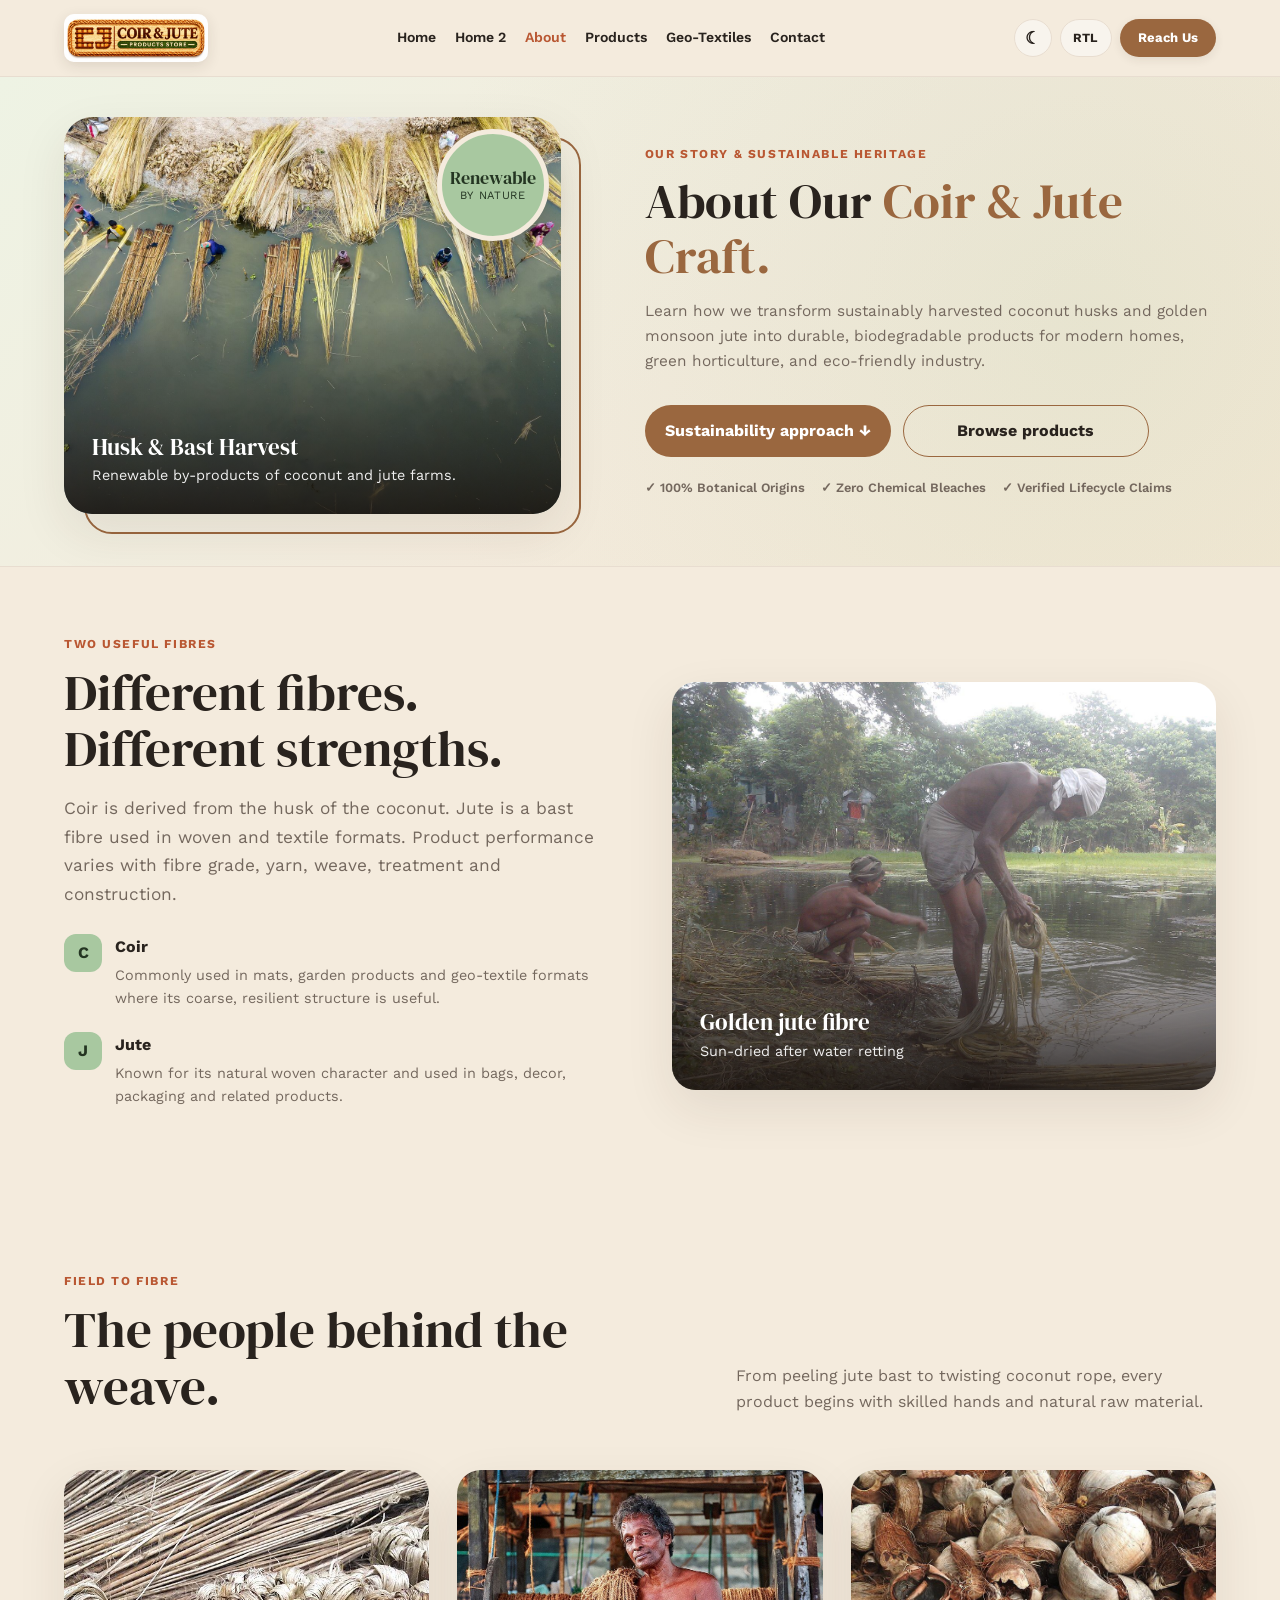
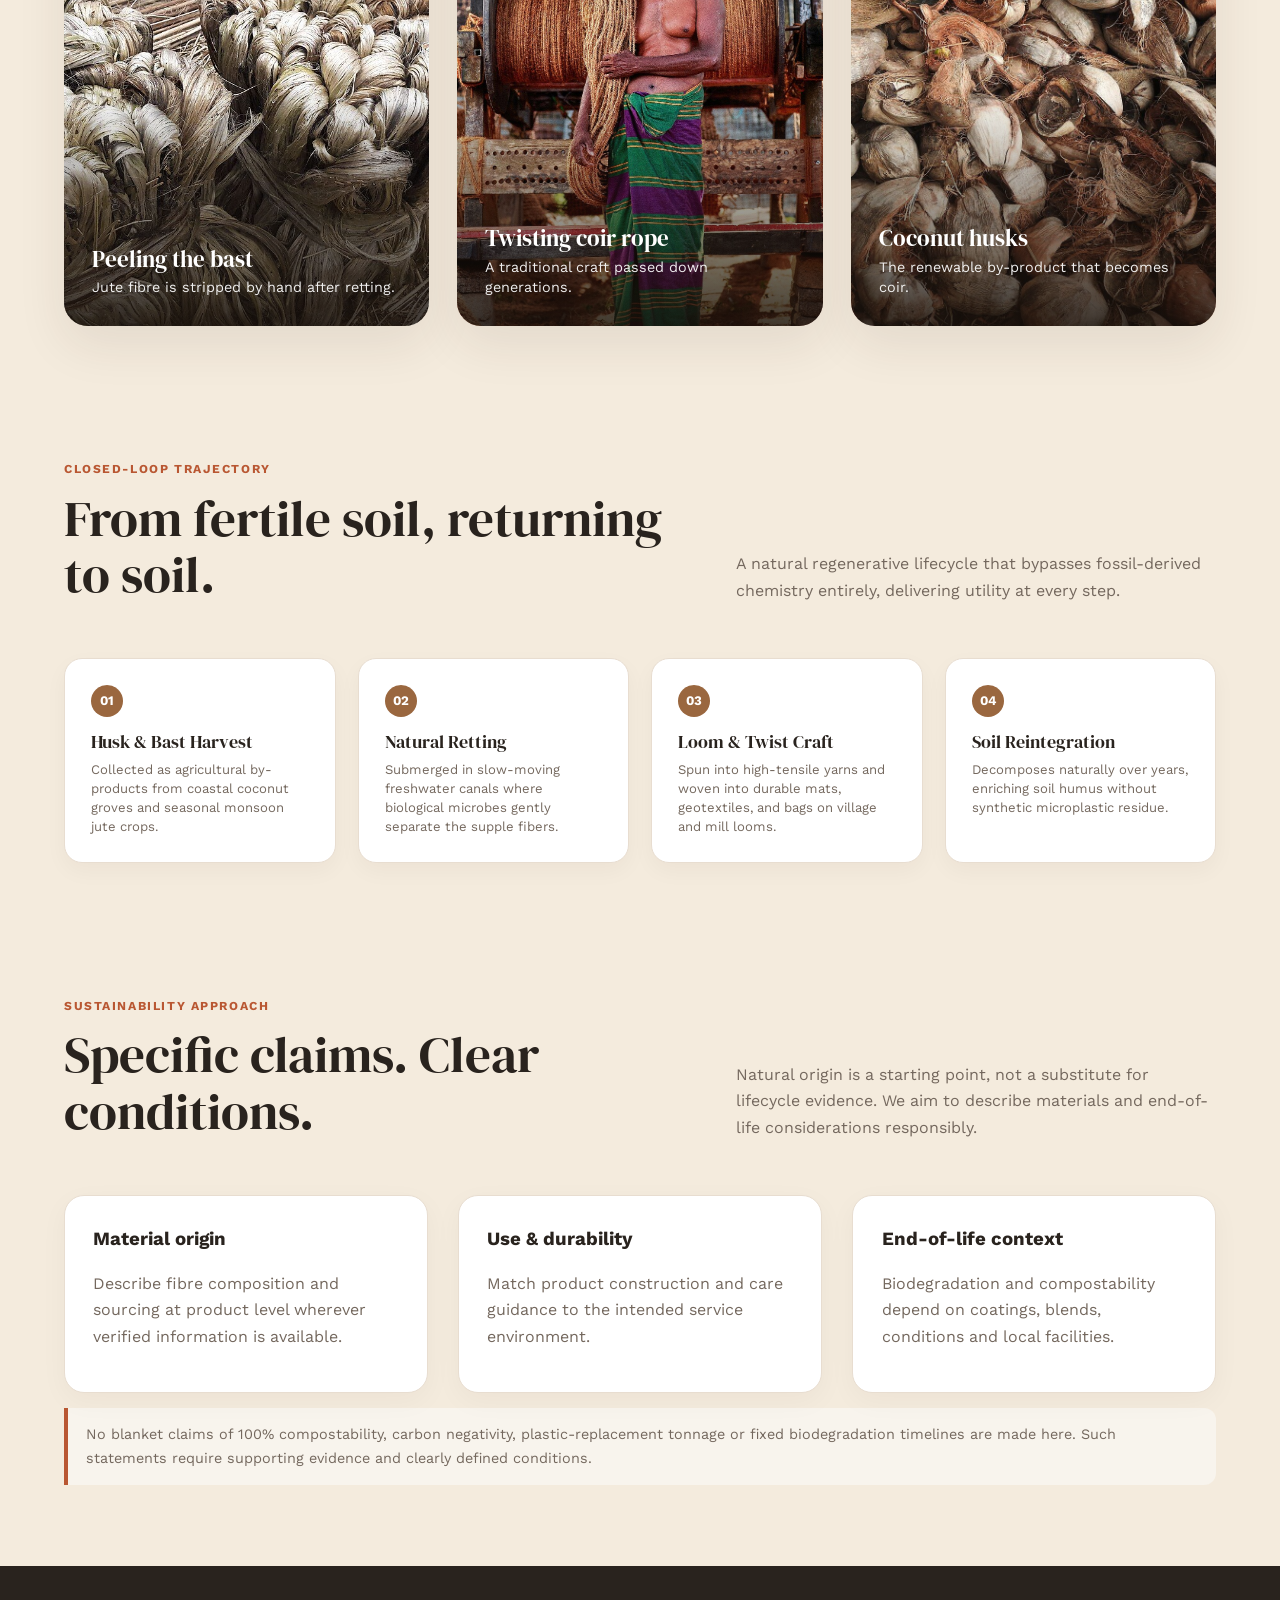
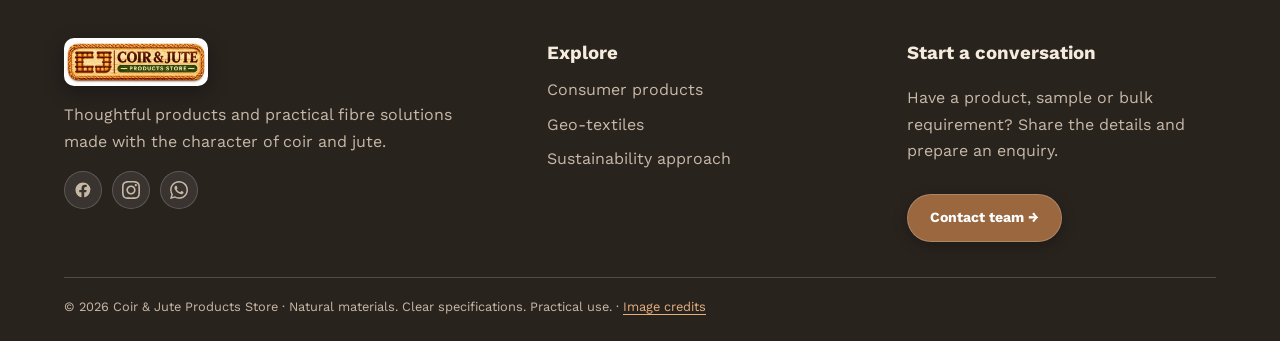
==== commit 94001abe: "finalFix" ====
--- a/about.html
+++ b/about.html
@@ -50,7 +50,7 @@
       <div class="offset-frame">
         <figure class="photo-frame hero-photo cap">
           <img src="assets/images/about-hero.jpg" alt="Farmers harvesting jute in the field" fetchpriority="high" decoding="async">
-          <figcaption><strong>Husk &amp; Bast Harvest</strong><span>Renewable by-products of coastal coconut farms and monsoon-fed jute crops.</span></figcaption>
+          <figcaption><strong>Husk &amp; Bast Harvest</strong><span>Renewable by-products of coconut and jute farms.</span></figcaption>
         </figure>
         <span class="round-badge"><b>Renewable</b><small>by nature</small></span>
       </div>
--- a/assets/styles.css
+++ b/assets/styles.css
@@ -1456,7 +1456,7 @@
   align-items: center;
 }
 .hx-cover .hero-content { max-width: 640px; }
-.hx-cover .metrics { display: grid; grid-template-columns: repeat(3, minmax(0, 1fr)); gap: 12px; margin-top: 28px; max-width: 640px; }
+.hx-cover .metrics { display: grid; grid-template-columns: repeat(4, minmax(0, 1fr)); gap: 12px; margin-top: 28px; width: 100%; max-width: 100%; }
 .hx-cover .metrics > div {
   background: rgba(255, 255, 255, .08); border: 1px solid rgba(255, 255, 255, .16);
   backdrop-filter: blur(10px); border-radius: 16px; padding: 14px 16px;
@@ -2036,6 +2036,26 @@
 }
 
 /* Responsive Overrides for New Sections */
+@media (max-width: 1024px) {
+  .section-head {
+    display: flex !important;
+    flex-direction: column !important;
+    align-items: flex-start !important;
+    justify-content: flex-start !important;
+    gap: 10px !important;
+    margin-bottom: clamp(22px, 3vw, 32px) !important;
+  }
+  .section-head > div {
+    width: 100%;
+  }
+  .section-head .display {
+    margin: 6px 0 0 !important;
+  }
+  .section-head p {
+    margin: 0 !important;
+    max-width: 68ch !important;
+  }
+}
 @media (max-width: 900px) {
   .compare-grid {
     grid-template-columns: 1fr;
@@ -2071,13 +2091,28 @@
    (When an odd card remains in the last row, center it)
    ============================================================ */
 @media (max-width: 900px) and (min-width: 681px) {
+  /* 2-column tablet layout: all cards share identical width;
+     a lone odd card on the final row spans 1 / -1 and centers itself at that exact same width */
+  .grid-3,
+  .domain-grid,
+  .packaging-grid {
+    --col-gap: clamp(20px, 2.4vw, 32px);
+    grid-template-columns: repeat(2, minmax(0, 1fr)) !important;
+    gap: var(--col-gap) !important;
+  }
+  .grid-3 > *,
+  .domain-grid > *,
+  .packaging-grid > * {
+    grid-column: auto !important;
+    width: 100% !important;
+  }
   .grid-3 > :last-child:nth-child(odd),
   .grid-3 > .card-center-lone,
   .domain-grid > :last-child:nth-child(odd),
   .packaging-grid > :last-child:nth-child(odd) {
     grid-column: 1 / -1 !important;
     justify-self: center !important;
-    width: calc((100% - clamp(20px, 2.4vw, 32px)) / 2) !important;
+    width: calc((100% - var(--col-gap)) / 2) !important;
     margin-inline: auto !important;
   }
 
@@ -2200,3 +2235,844 @@
     left: 20px;
   }
 }
+
+
+/* ============================================================
+   QA REVISION — CTA HOVER STATES, CARD ALIGNMENT, FOOTER CONTRAST,
+   HERO HEIGHT CONSISTENCY, HOME 2 LAYOUT, CONTACT FAQ & SOCIAL
+   ============================================================ */
+
+/* Anchor jumps should clear the sticky header */
+[id] { scroll-margin-top: 92px; }
+
+/* ---------- 1. Button / CTA hover + focus states (all pages) ---------- */
+.btn {
+  white-space: nowrap;
+  flex-shrink: 0;
+  justify-content: center;
+  transition: transform .22s ease, box-shadow .22s ease, background-color .22s ease,
+              color .22s ease, border-color .22s ease;
+}
+.banner {
+  display: flex;
+  align-items: center;
+  justify-content: space-between;
+  gap: clamp(20px, 3vw, 40px);
+}
+.banner > div {
+  flex: 1 1 auto;
+  min-width: 0;
+}
+.banner .display {
+  margin: 0 0 10px;
+}
+.banner p {
+  margin: 0;
+}
+.banner .btn {
+  flex: 0 0 auto !important;
+  white-space: nowrap !important;
+  padding: 14px 28px;
+}
+@media (max-width: 680px) {
+  .banner {
+    display: flex;
+    flex-direction: column;
+    align-items: flex-start;
+  }
+  .banner .btn {
+    margin-top: 6px;
+  }
+}
+.btn:hover { transform: translateY(-2px); box-shadow: 0 10px 22px rgba(52, 37, 24, .22); }
+.btn:active { transform: translateY(0); box-shadow: 0 4px 10px rgba(52, 37, 24, .18); }
+.btn:focus-visible { outline: 3px solid color-mix(in srgb, var(--rust) 55%, transparent); outline-offset: 3px; }
+.btn-primary:hover { background: var(--rust); color: #fff; }
+.btn-rust:hover { background: #8f3f20; color: #fff; }
+.btn-outline:hover { background: var(--kraft); border-color: var(--kraft); color: #fff; }
+
+/* Hero CTAs get a stronger lift + arrow nudge */
+.hero-actions .btn { position: relative; }
+.hero-actions .btn:hover,
+.hero-actions .btn:focus-visible {
+  transform: translateY(-4px);
+  box-shadow: 0 14px 28px rgba(52, 37, 24, .3);
+}
+.hero-actions .btn:active { transform: translateY(-1px); }
+
+/* Outline CTAs on dark surfaces fill with light on hover */
+.btn.btn-outline-light:hover,
+.hx-split .hero-actions .btn-outline:hover {
+  background: #fff !important;
+  color: #29231e !important;
+  border-color: #fff !important;
+}
+.hx-split .hero-actions .btn-primary:hover { background: var(--rust); }
+
+@media (prefers-reduced-motion: reduce) {
+  .btn, .btn:hover, .hero-actions .btn:hover { transition: none; transform: none; }
+}
+
+/* ---------- 2. Equal-height cards with bottom-aligned links ---------- */
+.card {
+  display: flex !important;
+  flex-direction: column !important;
+  height: 100% !important;
+}
+.card[hidden] { display: none !important; }
+.card > .card-photo {
+  flex: none !important;
+  height: 220px !important;
+}
+.card > .card-pad:not(.card) {
+  flex: 1 1 auto !important;
+  display: flex !important;
+  flex-direction: column !important;
+}
+.card > .card-pad > .tag {
+  flex: none !important;
+  margin-bottom: 6px !important;
+}
+.card > .card-pad > h3 {
+  flex: none !important;
+  min-height: 2.3em !important;
+  margin: 0 0 8px !important;
+}
+.card > .card-pad > p {
+  flex: 1 1 auto !important;
+  min-height: 4.4em !important;
+  margin-bottom: 14px !important;
+}
+.card > .card-pad > .text-link {
+  margin-top: auto !important;
+  align-self: flex-start !important;
+}
+.domain-card {
+  display: flex !important;
+  flex-direction: column !important;
+  height: 100% !important;
+}
+.domain-card h3 {
+  min-height: 2.3em;
+  margin: 0 0 8px;
+}
+.domain-card p {
+  margin: 0;
+  min-height: 4.4em;
+  flex: 1 1 auto;
+}
+.text-link { transition: color .2s ease; }
+.text-link:hover { color: var(--kraft); text-decoration: underline; text-underline-offset: 4px; }
+
+/* ---------- 4. Footer contrast in night theme ---------- */
+.footer-links a:hover { color: #fff; text-decoration: underline; text-underline-offset: 3px; }
+.footer .social-icon-btn:hover { color: #fff; }
+[data-theme="dark"] .footer {
+  background: #14100d;
+  color: #f4ebdd;
+  border-top: 1px solid var(--line);
+}
+[data-theme="dark"] .footer h3 { color: #f7f0e7; }
+[data-theme="dark"] .footer p,
+[data-theme="dark"] .footer a { color: #dccfbe; }
+[data-theme="dark"] .footer .footer-links a:hover { color: #fff; }
+[data-theme="dark"] .footer .social-icon-btn { color: #f4ebdd; background: rgba(255, 255, 255, .1); border-color: rgba(255, 255, 255, .28); }
+[data-theme="dark"] .footer .social-icon-btn:hover { color: #fff; background: var(--kraft); border-color: var(--kraft); }
+[data-theme="dark"] .footer .footer-cta-btn { color: #fff; }
+[data-theme="dark"] .footer-bottom { border-top-color: rgba(255, 255, 255, .2); color: #d2c4b2; }
+[data-theme="dark"] .footer-bottom a { color: #f2bd8d; }
+
+/* ---------- 8. Consistent viewport-fitting hero height on every inner page (≥ 901px) ---------- */
+.hero {
+  padding: clamp(22px, 2.8vw, 34px) 0 !important;
+}
+.hx-split-text {
+  padding-block: clamp(24px, 3.5vh, 38px);
+}
+.hx-polaroid .hero-visual {
+  padding: 10px 0 18px;
+}
+
+/* Products hero banner + status spec cards: stacked cleanly with zero overlap in any view */
+.hero-products .hx-banner {
+  position: relative;
+  width: 100%;
+  padding-bottom: 0 !important;
+  display: flex;
+  flex-direction: column;
+  gap: 16px;
+}
+.hero-products .banner-photo {
+  width: 100%;
+  border-radius: 24px;
+  aspect-ratio: 16 / 6.5;
+  max-height: 220px;
+}
+.hero-products .banner-photo figcaption {
+  text-align: start;
+  padding: 18px 24px;
+}
+.hero-products .spec-row {
+  position: static !important;
+  inset-inline: auto !important;
+  bottom: auto !important;
+  width: 100%;
+  margin-top: 0 !important;
+  display: grid;
+  grid-template-columns: repeat(3, minmax(0, 1fr));
+  gap: 16px;
+}
+.hero-products .spec-card {
+  display: flex;
+  flex-direction: column;
+  justify-content: center;
+  height: 100%;
+  padding: 14px 18px;
+  border-radius: 16px;
+  background: var(--surface);
+  border: 1px solid var(--line);
+  box-shadow: 0 10px 26px rgba(52, 37, 24, 0.08);
+}
+
+/* Contact & Home 1 floating status chips positioned away from image captions in all views */
+.hx-polaroid .desk-card {
+  bottom: auto;
+  top: 22px;
+  inset-inline-end: -10px;
+}
+.hx-arch .chip-b {
+  top: auto;
+  bottom: 28%;
+  inset-inline-end: -2%;
+}
+
+@media (max-width: 900px) and (min-width: 681px) {
+  .hero-products .spec-row {
+    --col-gap: 16px;
+    grid-template-columns: repeat(2, minmax(0, 1fr)) !important;
+    gap: var(--col-gap) !important;
+  }
+  .hero-products .spec-row > :last-child:nth-child(odd) {
+    grid-column: 1 / -1 !important;
+    justify-self: center !important;
+    width: calc((100% - var(--col-gap)) / 2) !important;
+    margin-inline: auto !important;
+  }
+}
+@media (max-width: 680px) {
+  .hero-products .banner-photo {
+    aspect-ratio: 16 / 9 !important;
+    max-height: 210px !important;
+  }
+  .hero-products .spec-row {
+    grid-template-columns: 1fr !important;
+    gap: 12px !important;
+  }
+  .hx-polaroid .desk-card {
+    top: 14px;
+    inset-inline-end: 0;
+  }
+}
+
+@media (min-width: 901px) {
+  .hero.hero-about,
+  .hero.hero-products,
+  .hero.hero-geotextiles,
+  .hero.hero-contact {
+    min-height: 490px !important;
+    padding-block: 24px !important;
+  }
+
+  /* About hero: compact photo & top-right badge so top spacing stays tight */
+  .hx-offset .hero-visual {
+    padding-block: 0 12px !important;
+  }
+  .hx-offset .hero-photo {
+    max-height: 400px !important;
+    aspect-ratio: 4 / 3.2 !important;
+  }
+
+  /* Geo-Textiles hero: full-bleed split with compact top/bottom breathing room */
+  .hero.hero-geotextiles.hx-split {
+    padding-block: 0 !important;
+  }
+  .hero.hero-geotextiles .hx-split-text {
+    padding-block: 28px !important;
+  }
+
+  /* Contact hero: compact polaroid so top/bottom spacing matches About & Geo-Textiles */
+  .hero-contact .polaroid {
+    width: min(100%, 400px);
+  }
+  .hero-contact .polaroid-img {
+    aspect-ratio: 4 / 2.65;
+  }
+  .hero-contact .polaroid figcaption {
+    padding: 12px 6px 16px;
+    font-size: 1.22rem;
+  }
+
+  /* Products hero: compacted so its total height matches the shared ~490px inner-page standard */
+  .hero.hero-products {
+    padding-block: 22px 26px !important;
+  }
+  .hero-products .hx-stack {
+    gap: 18px !important;
+  }
+  .hero-products h1.display {
+    font-size: clamp(2rem, 3.1vw, 2.75rem) !important;
+    margin: 4px 0 8px !important;
+  }
+  .hero-products .lead {
+    margin-bottom: 0 !important;
+    font-size: 0.96rem !important;
+  }
+  .hero-products .banner-photo {
+    max-height: 195px !important;
+    height: 195px !important;
+    aspect-ratio: auto !important;
+  }
+  .hero-products .spec-card {
+    padding: 12px 16px !important;
+  }
+
+  /* Home 1 arch photo height kept comfortable inside viewport */
+  .hx-arch .hero-photo {
+    max-height: min(450px, 62vh);
+  }
+}
+
+/* ---------- 10. About hero: badge no longer covers the photo caption or protrudes above ---------- */
+.hx-offset .round-badge {
+  bottom: auto;
+  top: 12px;
+  inset-inline-start: auto;
+  inset-inline-end: 12px;
+}
+@media (max-width: 680px) {
+  .hx-offset .round-badge { top: 10px; inset-inline-start: auto; inset-inline-end: 10px; }
+}
+
+/* ---------- 12. Space between product filters and cards ---------- */
+.filters { margin: 0 0 clamp(26px, 3.4vw, 42px); }
+.filters button { transition: background-color .2s ease, border-color .2s ease, color .2s ease, transform .2s ease; }
+.filters button:hover { border-color: var(--kraft); color: var(--rust); transform: translateY(-1px); }
+.filters button.active:hover { color: #fff; }
+
+/* ---------- Shared section surfaces ---------- */
+.section-soft { background: var(--soft); border-block: 1px solid var(--line); }
+.section-dark { background: #1b1612; color: #f4ebdd; }
+.section-dark .display { color: #fff; }
+.section-dark .eyebrow { color: #e5b080; }
+.section-dark .section-head p { color: #cdbfae; }
+
+/* ---------- Home 2 · 3-column flanked hero (Image + Info flanking center content) ---------- */
+.hero.hx-flanked {
+  background: #140f0c !important;
+  color: #f8efe2 !important;
+  min-height: auto !important;
+  display: flex !important;
+  align-items: center !important;
+  justify-content: center !important;
+  position: relative !important;
+  overflow: hidden !important;
+  padding: clamp(22px, 3vh, 36px) 0 !important;
+  box-sizing: border-box !important;
+}
+.hx-flanked .hx-cover-bg::after,
+[dir="rtl"] .hx-flanked .hx-cover-bg::after {
+  background:
+    radial-gradient(ellipse at 50% 50%, rgba(18, 12, 8, .75) 0%, rgba(18, 12, 8, .92) 100%),
+    linear-gradient(180deg, rgba(18, 12, 8, .88) 0%, rgba(18, 12, 8, .72) 50%, rgba(18, 12, 8, .95) 100%);
+}
+.hx-flanked .hero-bg-pattern { opacity: .45; }
+.hero.hx-flanked > .container.hx-flanked-wrap,
+.hx-flanked-wrap {
+  width: min(1320px, calc(100% - (2 * var(--gutter)))) !important;
+  margin-inline: auto;
+  position: relative;
+  z-index: 2;
+  display: flex;
+  flex-direction: column;
+  gap: clamp(16px, 2.2vh, 24px);
+}
+.hx-flanked-main {
+  display: grid;
+  grid-template-columns: 260px minmax(0, 1fr) 260px;
+  gap: clamp(20px, 2.6vw, 40px);
+  align-items: center;
+  width: 100%;
+}
+
+/* Flank columns (Left: Image 1 + Info 1; Right: Image 2 + Info 2) */
+.flank-col {
+  display: flex;
+  flex-direction: column;
+  gap: 14px;
+  width: 100%;
+}
+.flank-card {
+  margin: 0;
+  border-radius: 18px;
+  overflow: hidden;
+  box-shadow: 0 16px 36px rgba(0, 0, 0, 0.45);
+  transition: transform .3s ease, box-shadow .3s ease, border-color .3s ease;
+}
+.flank-card:hover {
+  transform: translateY(-4px);
+  box-shadow: 0 22px 48px rgba(0, 0, 0, 0.6);
+}
+
+/* Image cards (exact matching height on both flanks) */
+.flank-img {
+  position: relative;
+  height: 165px;
+  width: 100%;
+  border: 1.5px solid rgba(255, 255, 255, 0.16);
+  background: #1f1711;
+  box-sizing: border-box;
+}
+.flank-img img {
+  position: absolute;
+  inset: 0;
+  width: 100%;
+  height: 100%;
+  object-fit: cover;
+  display: block;
+  transition: transform .6s ease;
+}
+.flank-img:hover img {
+  transform: scale(1.06);
+}
+.flank-img figcaption {
+  position: absolute;
+  inset: auto 0 0 0;
+  z-index: 2;
+  padding: 10px 14px 12px;
+  background: linear-gradient(to top, rgba(20, 14, 10, 0.9) 0%, rgba(20, 14, 10, 0.6) 60%, transparent 100%);
+  color: #fff;
+  font-size: 0.78rem;
+  line-height: 1.35;
+}
+.flank-img figcaption strong {
+  display: block;
+  font: 400 1.02rem/1.2 'DM Serif Display', serif;
+  margin-bottom: 2px;
+}
+.flank-img figcaption span {
+  display: block;
+  font-size: 0.72rem;
+  color: #e5d8c7;
+  opacity: 0.92;
+}
+
+/* Info cards (exact matching height on both flanks with bottom-aligned link) */
+.flank-info {
+  display: flex;
+  flex-direction: column;
+  justify-content: flex-start;
+  padding: 18px 20px;
+  height: 175px;
+  box-sizing: border-box;
+  background: rgba(26, 20, 15, 0.85);
+  border: 1px solid rgba(216, 181, 142, 0.28);
+  backdrop-filter: blur(14px);
+  color: #f8efe2;
+}
+.flank-info:hover {
+  border-color: #d8b58e;
+  background: rgba(32, 24, 18, 0.92);
+}
+.flank-info .mosaic-tag {
+  display: block;
+  font-size: 0.68rem;
+  font-weight: 700;
+  letter-spacing: 0.12em;
+  text-transform: uppercase;
+  color: #e5b080;
+  margin-bottom: 4px;
+}
+.flank-info strong {
+  display: block;
+  font: 400 1.15rem/1.2 'DM Serif Display', serif;
+  color: #fff;
+  margin-bottom: 6px;
+}
+.flank-info p {
+  margin: 0 0 10px;
+  font-size: 0.8rem;
+  line-height: 1.45;
+  color: #d7c8b6;
+  display: -webkit-box;
+  -webkit-line-clamp: 3;
+  -webkit-box-orient: vertical;
+  overflow: hidden;
+}
+.flank-info .flank-link {
+  margin-top: auto;
+  font-size: 0.8rem;
+  color: #e5b080;
+  font-weight: 700;
+  display: inline-flex;
+  align-items: center;
+  gap: 4px;
+  text-decoration: none;
+  transition: color 0.2s ease, transform 0.2s ease;
+}
+.flank-info .flank-link:hover {
+  color: #fff;
+  text-decoration: underline;
+  transform: translateX(3px);
+}
+[dir="rtl"] .flank-info .flank-link:hover {
+  transform: translateX(-3px);
+}
+
+/* Center Column (Dead-centered text, 2-line display heading, centered CTA pair) */
+.flank-center {
+  text-align: center;
+  display: flex;
+  flex-direction: column;
+  align-items: center;
+  justify-content: center;
+  padding: 0 clamp(6px, 1.4vw, 16px);
+}
+.flank-center .eyebrow {
+  display: inline-flex;
+  align-items: center;
+  justify-content: center;
+  gap: 6px;
+  margin-bottom: 6px;
+}
+.flank-center h1.display {
+  font-size: clamp(2.1rem, 3.2vw, 3.2rem);
+  line-height: 1.12;
+  margin: 8px auto 14px;
+  max-width: 600px;
+}
+.flank-center h1.display span {
+  display: block;
+  color: #e5b080;
+}
+.flank-center .lead {
+  margin: 0 auto 18px;
+  color: #dacbb9;
+  font-size: clamp(0.92rem, 1.05vw, 1.02rem);
+  line-height: 1.55;
+  max-width: 560px;
+  text-align: center;
+}
+.flank-center .hero-actions {
+  display: flex !important;
+  flex-wrap: wrap !important;
+  justify-content: center !important;
+  align-items: center !important;
+  gap: 14px !important;
+  width: auto !important;
+  max-width: 100% !important;
+  margin: 16px auto 0 !important;
+}
+.flank-center .hero-actions .btn {
+  width: auto !important;
+  min-width: 180px;
+  padding: 12px 24px;
+  white-space: nowrap;
+}
+
+/* Bottom Metrics Row (4 cards spanning across, matching flank outer width) */
+.hero.hero-home2 .metrics,
+.hx-flanked .metrics,
+.hx-flanked-metrics {
+  display: grid !important;
+  grid-template-columns: repeat(4, minmax(0, 1fr)) !important;
+  width: 100% !important;
+  max-width: 100% !important;
+  margin: 0 !important;
+  gap: 14px !important;
+}
+.hero.hero-home2 .metrics > div,
+.hx-flanked .metrics > div,
+.hx-flanked-metrics > div {
+  width: 100% !important;
+  box-sizing: border-box !important;
+  background: rgba(255, 255, 255, 0.06);
+  border: 1px solid rgba(255, 255, 255, 0.14);
+  backdrop-filter: blur(10px);
+  border-radius: 16px;
+  padding: 16px 18px;
+  text-align: center;
+  transition: transform .25s ease, background-color .25s ease, border-color .25s ease;
+}
+.hero.hero-home2 .metrics > div:hover,
+.hx-flanked .metrics > div:hover,
+.hx-flanked-metrics > div:hover {
+  background: rgba(255, 255, 255, 0.1);
+  border-color: rgba(216, 181, 142, 0.4);
+  transform: translateY(-3px);
+}
+.hero.hero-home2 .metrics strong,
+.hx-flanked .metrics strong,
+.hx-flanked-metrics strong {
+  display: block;
+  color: #d8b58e;
+  font: 1.8rem 'DM Serif Display', serif;
+  line-height: 1.15;
+  margin-bottom: 2px;
+}
+.hero.hero-home2 .metrics span,
+.hx-flanked .metrics span,
+.hx-flanked-metrics span {
+  font-size: 0.74rem;
+  color: #c9b9a7;
+  letter-spacing: 0.04em;
+}
+
+/* Tablet & Mobile Breakpoints for Flanked Hero */
+@media (max-width: 1120px) {
+  .hx-flanked-main {
+    grid-template-columns: 220px minmax(0, 1fr) 220px;
+    gap: 18px;
+  }
+}
+@media (max-width: 900px) {
+  .hx-flanked-main {
+    grid-template-columns: repeat(2, minmax(0, 1fr));
+    gap: 20px;
+  }
+  .flank-center {
+    grid-column: 1 / -1;
+    order: -1;
+    margin-bottom: 8px;
+    padding: 0;
+  }
+  .flank-center h1.display span {
+    display: inline;
+  }
+  .hero.hero-home2 .metrics,
+  .hx-flanked .metrics,
+  .hx-flanked-metrics {
+    grid-template-columns: repeat(2, minmax(0, 1fr)) !important;
+    gap: 12px !important;
+  }
+}
+@media (max-width: 620px) {
+  .hx-flanked-main {
+    grid-template-columns: 1fr;
+    gap: 16px;
+  }
+  .flank-card {
+    max-width: 380px;
+    margin-inline: auto;
+    width: 100%;
+  }
+  .flank-center .hero-actions {
+    flex-direction: column !important;
+    width: 100% !important;
+  }
+  .flank-center .hero-actions .btn {
+    width: 100% !important;
+    max-width: 320px;
+  }
+  .hero.hero-home2 .metrics,
+  .hx-flanked .metrics,
+  .hx-flanked-metrics {
+    grid-template-columns: 1fr !important;
+  }
+}
+
+/* ---------- Home 2 · process rail ---------- */
+.rail-split {
+  display: grid;
+  grid-template-columns: minmax(0, .9fr) minmax(0, 1.1fr);
+  gap: clamp(28px, 5vw, 72px);
+  align-items: start;
+}
+.rail-intro { position: sticky; top: 110px; }
+.rail-intro .btn { margin-top: 6px; }
+.rail { list-style: none; margin: 0; padding: 0; display: grid; }
+.rail-step {
+  position: relative;
+  display: grid;
+  grid-template-columns: 56px minmax(0, 1fr);
+  gap: 20px;
+  padding-bottom: 26px;
+}
+.rail-step:last-child { padding-bottom: 0; }
+.rail-step::before {
+  content: ''; position: absolute; top: 56px; bottom: 0; inset-inline-start: 27px;
+  width: 2px; background: var(--line);
+}
+.rail-step:last-child::before { display: none; }
+.rail-num {
+  width: 56px; height: 56px; border-radius: 50%;
+  display: grid; place-items: center;
+  background: var(--kraft); color: #fff;
+  font: 400 1.2rem 'DM Serif Display', serif;
+  box-shadow: 0 0 0 6px var(--soft);
+  position: relative; z-index: 1;
+}
+.rail-step > div {
+  background: var(--surface);
+  border: 1px solid var(--line);
+  border-radius: var(--radius);
+  padding: 20px 24px;
+  box-shadow: 0 8px 24px #3425180a;
+  transition: transform .25s ease, border-color .25s ease;
+}
+.rail-step > div:hover { transform: translateX(4px); border-color: var(--kraft); }
+[dir="rtl"] .rail-step > div:hover { transform: translateX(-4px); }
+.rail-step h3 { font: 400 1.25rem 'DM Serif Display', serif; margin: 0 0 6px; }
+.rail-step p { margin: 0; font-size: .92rem; }
+.rail-step .tag { margin-bottom: 4px; }
+@media (max-width: 900px) {
+  .rail-split { grid-template-columns: 1fr; }
+  .rail-intro { position: static; }
+}
+@media (max-width: 480px) {
+  .rail-step { grid-template-columns: 44px minmax(0, 1fr); gap: 14px; }
+  .rail-num { width: 44px; height: 44px; font-size: 1rem; }
+  .rail-step::before { top: 44px; inset-inline-start: 21px; }
+}
+
+/* ---------- Home 2 · export corridors + documentation ---------- */
+.market-grid, .doc-grid {
+  display: grid;
+  grid-template-columns: repeat(4, minmax(0, 1fr));
+  gap: clamp(14px, 2vw, 22px);
+}
+.market-tile {
+  padding: clamp(20px, 2.2vw, 28px);
+  border: 1px solid rgba(216, 181, 142, .28);
+  border-radius: var(--radius);
+  background: rgba(255, 255, 255, .04);
+  transition: transform .3s ease, border-color .3s ease, background-color .3s ease;
+}
+.market-tile:hover { transform: translateY(-4px); border-color: #d8b58e; background: rgba(255, 255, 255, .08); }
+.market-code {
+  display: inline-grid; place-items: center;
+  width: 46px; height: 46px; margin-bottom: 14px;
+  border-radius: 12px;
+  background: rgba(216, 181, 142, .16); color: #e5b080;
+  font-weight: 700; letter-spacing: .08em; font-size: .86rem;
+}
+.market-tile h3 { font: 400 1.3rem 'DM Serif Display', serif; color: #fff; margin: 0 0 6px; }
+.market-tile p { margin: 0; color: #cdbfae; font-size: .88rem; }
+.doc-card {
+  background: var(--surface);
+  border: 1px solid var(--line);
+  border-radius: var(--radius);
+  padding: clamp(20px, 2.2vw, 28px);
+  box-shadow: 0 8px 24px #3425180a;
+  transition: transform .3s ease, box-shadow .3s ease, border-color .3s ease;
+}
+.doc-card:hover { transform: translateY(-4px); box-shadow: var(--shadow); border-color: var(--kraft); }
+.doc-icon {
+  display: inline-grid; place-items: center;
+  width: 40px; height: 40px; margin-bottom: 14px;
+  border-radius: 12px; background: var(--sage); color: #243522; font-weight: 800;
+}
+.doc-card h3 { font: 400 1.18rem 'DM Serif Display', serif; margin: 0 0 6px; }
+.doc-card p { margin: 0; font-size: .88rem; }
+@media (max-width: 900px) {
+  .market-grid, .doc-grid { grid-template-columns: repeat(2, minmax(0, 1fr)); }
+}
+@media (max-width: 560px) {
+  .market-grid, .doc-grid { grid-template-columns: 1fr; }
+}
+
+/* ---------- Home 2 · closing CTA band ---------- */
+.cta-band-wrap { padding-top: 0; }
+.cta-band {
+  position: relative; overflow: hidden; text-align: center;
+  padding: clamp(36px, 6vw, 72px) clamp(22px, 5vw, 64px);
+  border-radius: 28px;
+  background: linear-gradient(135deg, #1d1713 0%, #243020 100%);
+  border: 1px solid rgba(216, 181, 142, .25);
+  box-shadow: var(--shadow);
+}
+.cta-band .eyebrow { color: #e5b080; }
+.cta-band .display { color: #fff; max-width: 780px; margin-inline: auto; }
+.cta-band p { color: #d4c6b4; max-width: 640px; margin: 0 auto; }
+.cta-band-actions { display: flex; flex-wrap: wrap; justify-content: center; gap: 12px; margin-top: 26px; }
+
+/* ---------- FAQ (Contact + Home 2) ---------- */
+.faq-split {
+  display: grid;
+  grid-template-columns: minmax(0, .85fr) minmax(0, 1.15fr);
+  gap: clamp(28px, 5vw, 72px);
+  align-items: start;
+}
+.faq-intro { position: sticky; top: 110px; }
+.faq-intro .btn { margin-top: 6px; }
+.faq-list { display: grid; gap: 12px; }
+.faq-item {
+  background: var(--surface);
+  border: 1px solid var(--line);
+  border-radius: 16px;
+  overflow: hidden;
+  transition: border-color .25s ease, box-shadow .25s ease;
+}
+.faq-item:hover { border-color: var(--kraft); }
+.faq-item[open] { border-color: var(--kraft); box-shadow: 0 10px 28px #34251814; }
+.faq-item summary {
+  position: relative; cursor: pointer; list-style: none;
+  padding: 18px 20px; padding-inline-end: 62px;
+  font-weight: 600; color: var(--ink); line-height: 1.45;
+}
+.faq-item summary::-webkit-details-marker { display: none; }
+.faq-item summary:focus-visible { outline: 3px solid color-mix(in srgb, var(--rust) 55%, transparent); outline-offset: -3px; border-radius: 16px; }
+.faq-item summary::after {
+  content: '+';
+  position: absolute; top: 50%; inset-inline-end: 20px; transform: translateY(-50%);
+  width: 28px; height: 28px; border-radius: 50%;
+  display: grid; place-items: center;
+  background: var(--soft); color: var(--rust); font-weight: 700; font-size: 1.1rem; line-height: 1;
+  transition: background-color .2s ease, color .2s ease;
+}
+.faq-item[open] summary::after { content: '\2013'; background: var(--kraft); color: #fff; }
+.faq-item p { margin: 0; padding: 0 20px 20px; font-size: .93rem; }
+@media (max-width: 900px) {
+  .faq-split { grid-template-columns: 1fr; }
+  .faq-intro { position: static; }
+}
+
+/* ---------- Contact · social channels ---------- */
+.social-grid {
+  display: grid;
+  grid-template-columns: repeat(6, minmax(0, 1fr));
+  gap: clamp(14px, 2vw, 22px);
+}
+.social-card { grid-column: span 2; }
+.social-card:nth-child(n+4) { grid-column: span 3; }
+.social-card {
+  display: flex; align-items: center; gap: 16px;
+  padding: 18px 22px;
+  background: var(--surface);
+  border: 1px solid var(--line);
+  border-radius: var(--radius);
+  box-shadow: 0 8px 24px #3425180a;
+  transition: transform .3s ease, box-shadow .3s ease, border-color .3s ease;
+}
+.social-card:hover, .social-card:focus-visible { transform: translateY(-4px); border-color: var(--kraft); box-shadow: var(--shadow); }
+.social-card-icon {
+  flex: none; width: 50px; height: 50px; border-radius: 14px;
+  display: grid; place-items: center;
+  background: var(--kraft); color: #fff;
+  transition: background-color .25s ease, transform .25s ease;
+}
+.social-card:hover .social-card-icon { background: var(--rust); transform: scale(1.06); }
+.social-card-text { display: grid; gap: 2px; flex: 1; min-width: 0; }
+.social-card-text strong { font-size: 1rem; color: var(--ink); }
+.social-card-text small { font-size: .82rem; color: var(--muted); line-height: 1.4; }
+.social-card-arrow { color: var(--rust); font-weight: 700; transition: transform .25s ease; }
+.social-card:hover .social-card-arrow { transform: translateX(4px); }
+[dir="rtl"] .social-card-arrow { transform: scaleX(-1); }
+[dir="rtl"] .social-card:hover .social-card-arrow { transform: scaleX(-1) translateX(4px); }
+@media (max-width: 900px) {
+  .social-card, .social-card:nth-child(n+4) { grid-column: span 3; }
+  .social-card:last-child:nth-child(odd) { grid-column: 1 / -1; }
+}
+@media (max-width: 620px) {
+  .social-grid { grid-template-columns: 1fr; }
+  .social-card, .social-card:nth-child(n+4), .social-card:last-child:nth-child(odd) { grid-column: auto; }
+}
